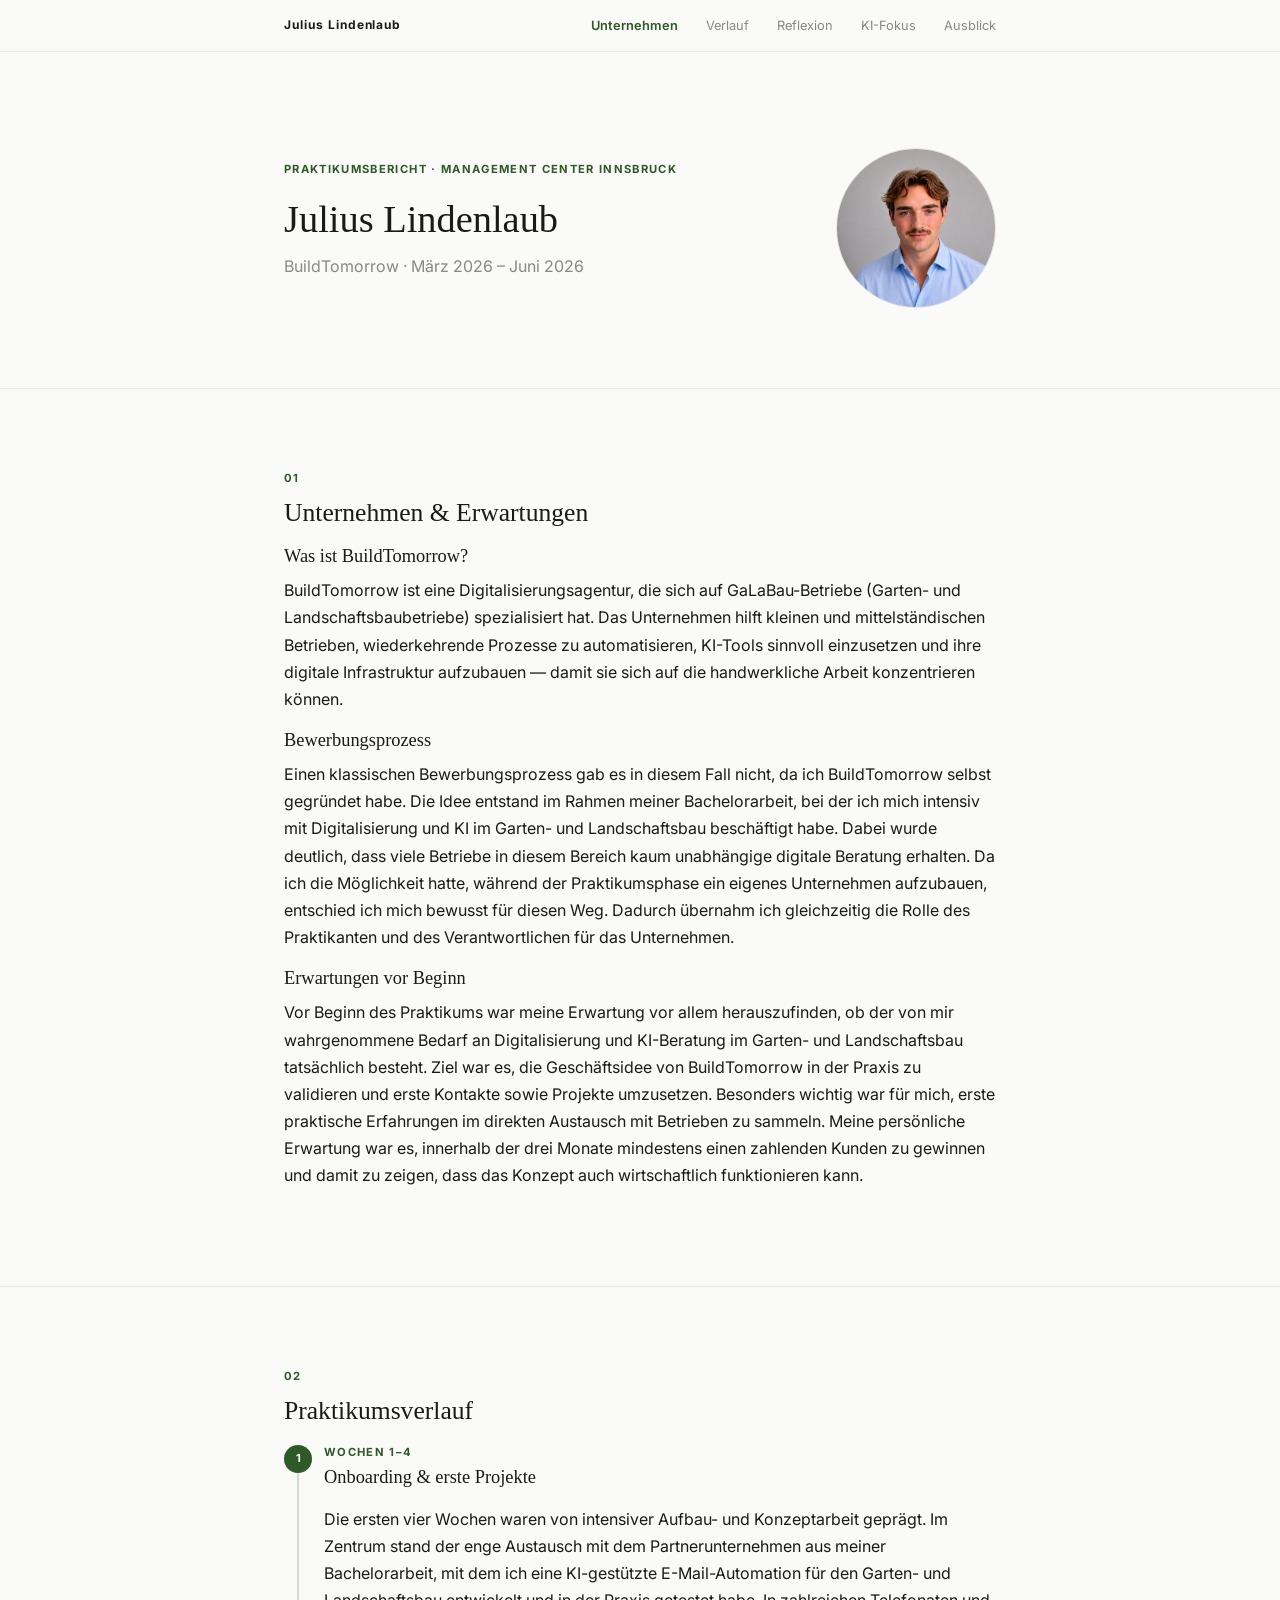
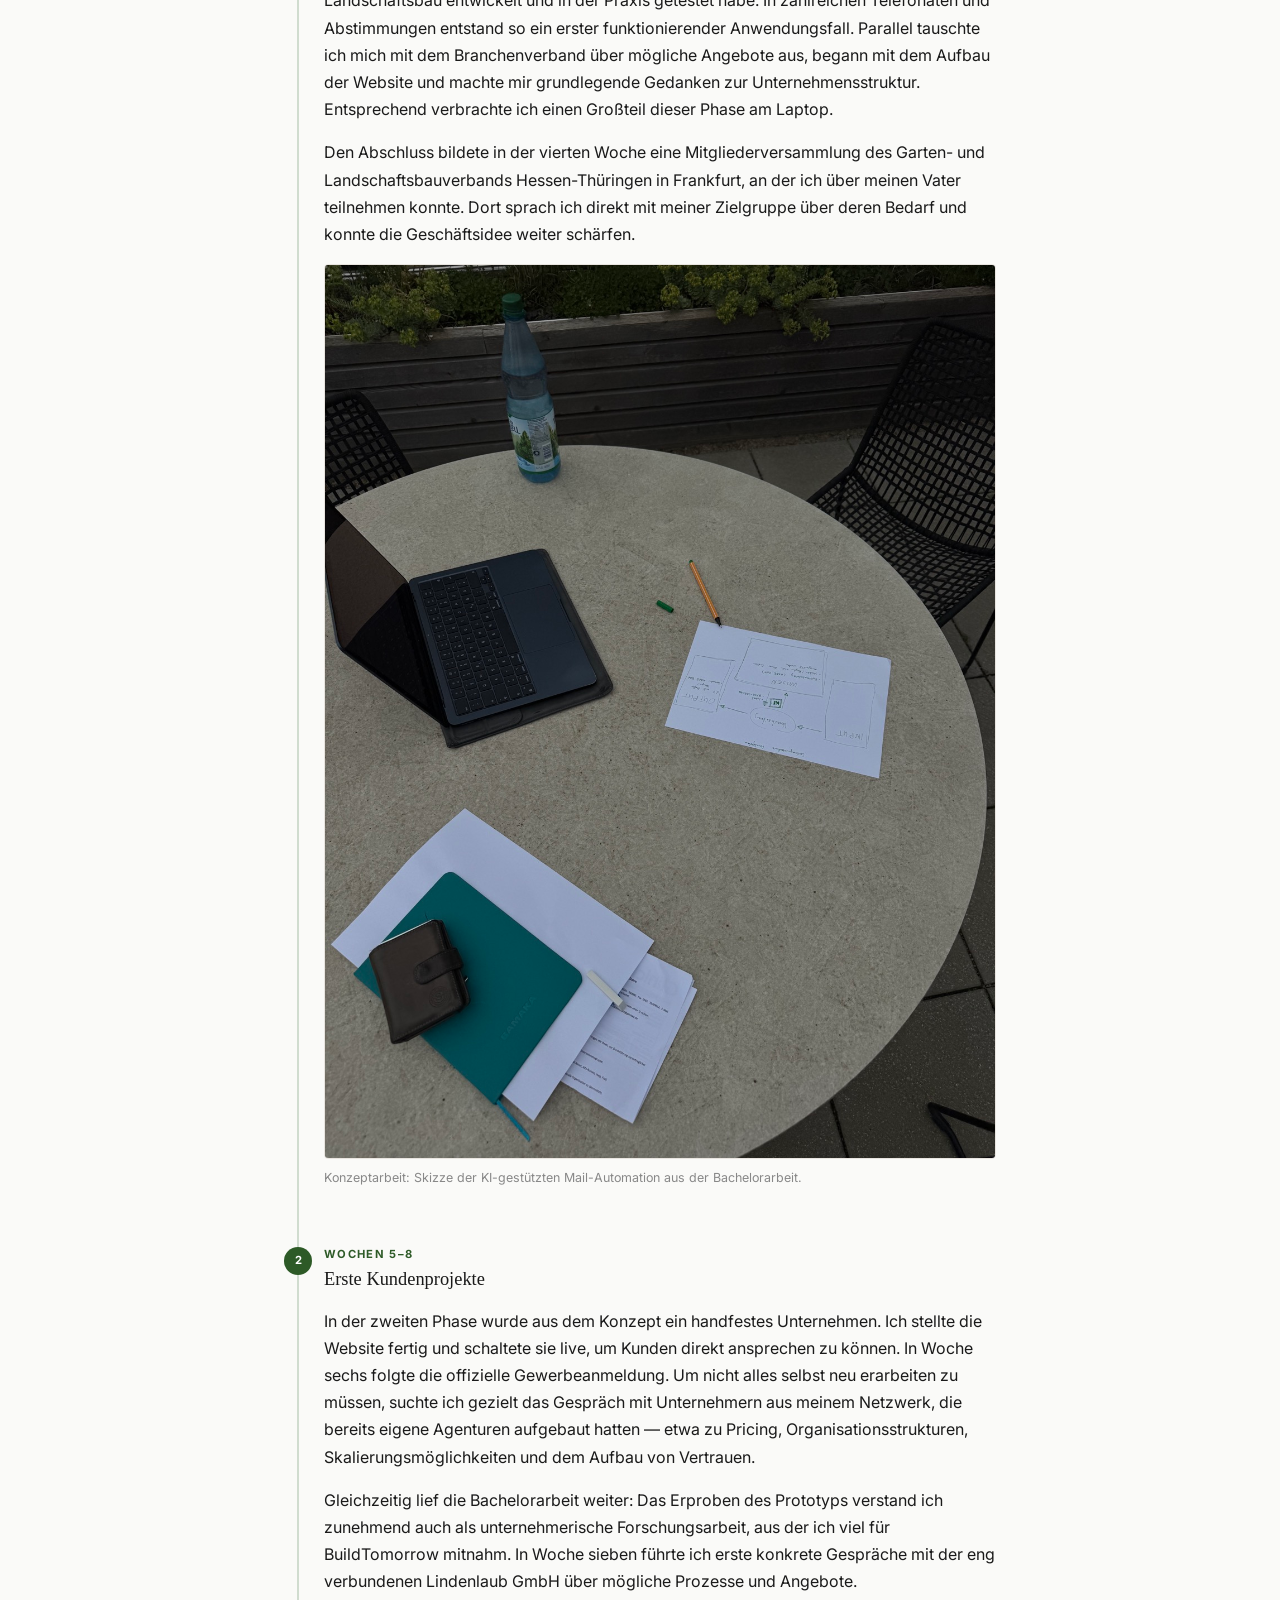
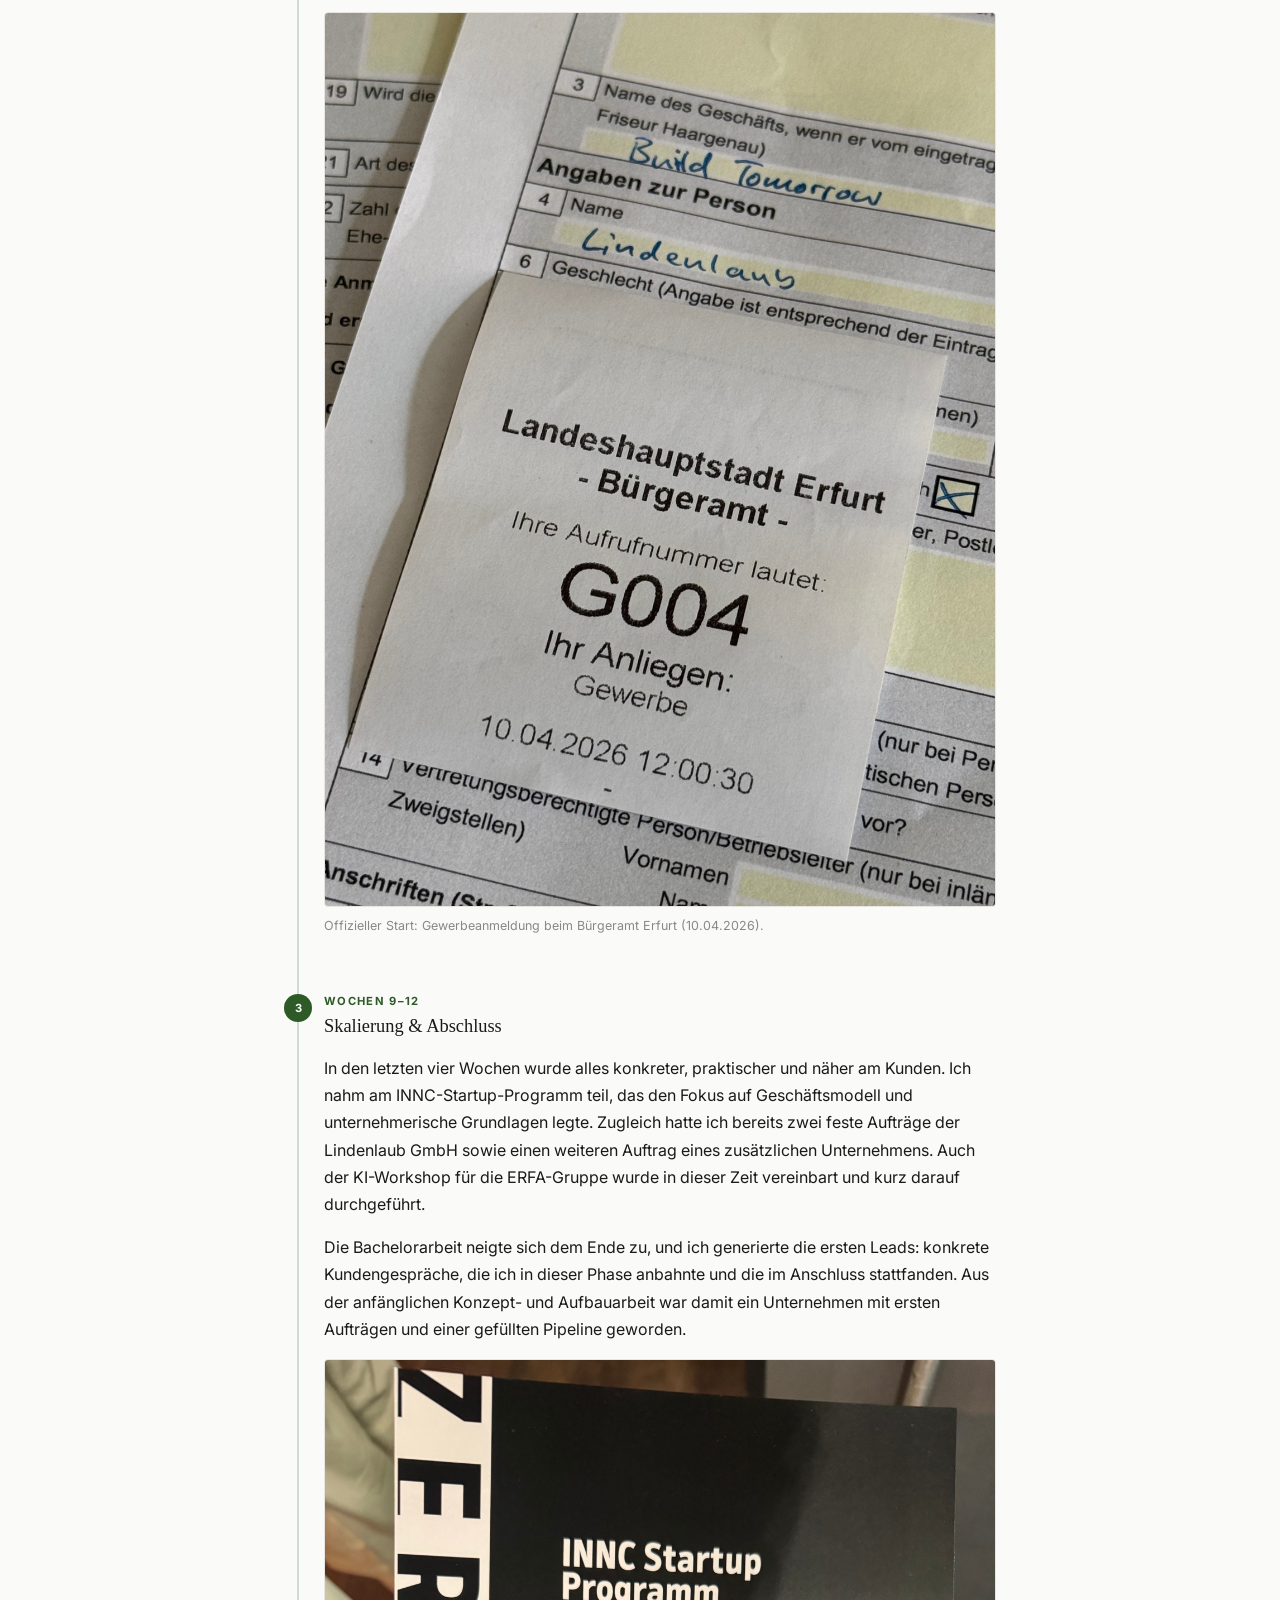
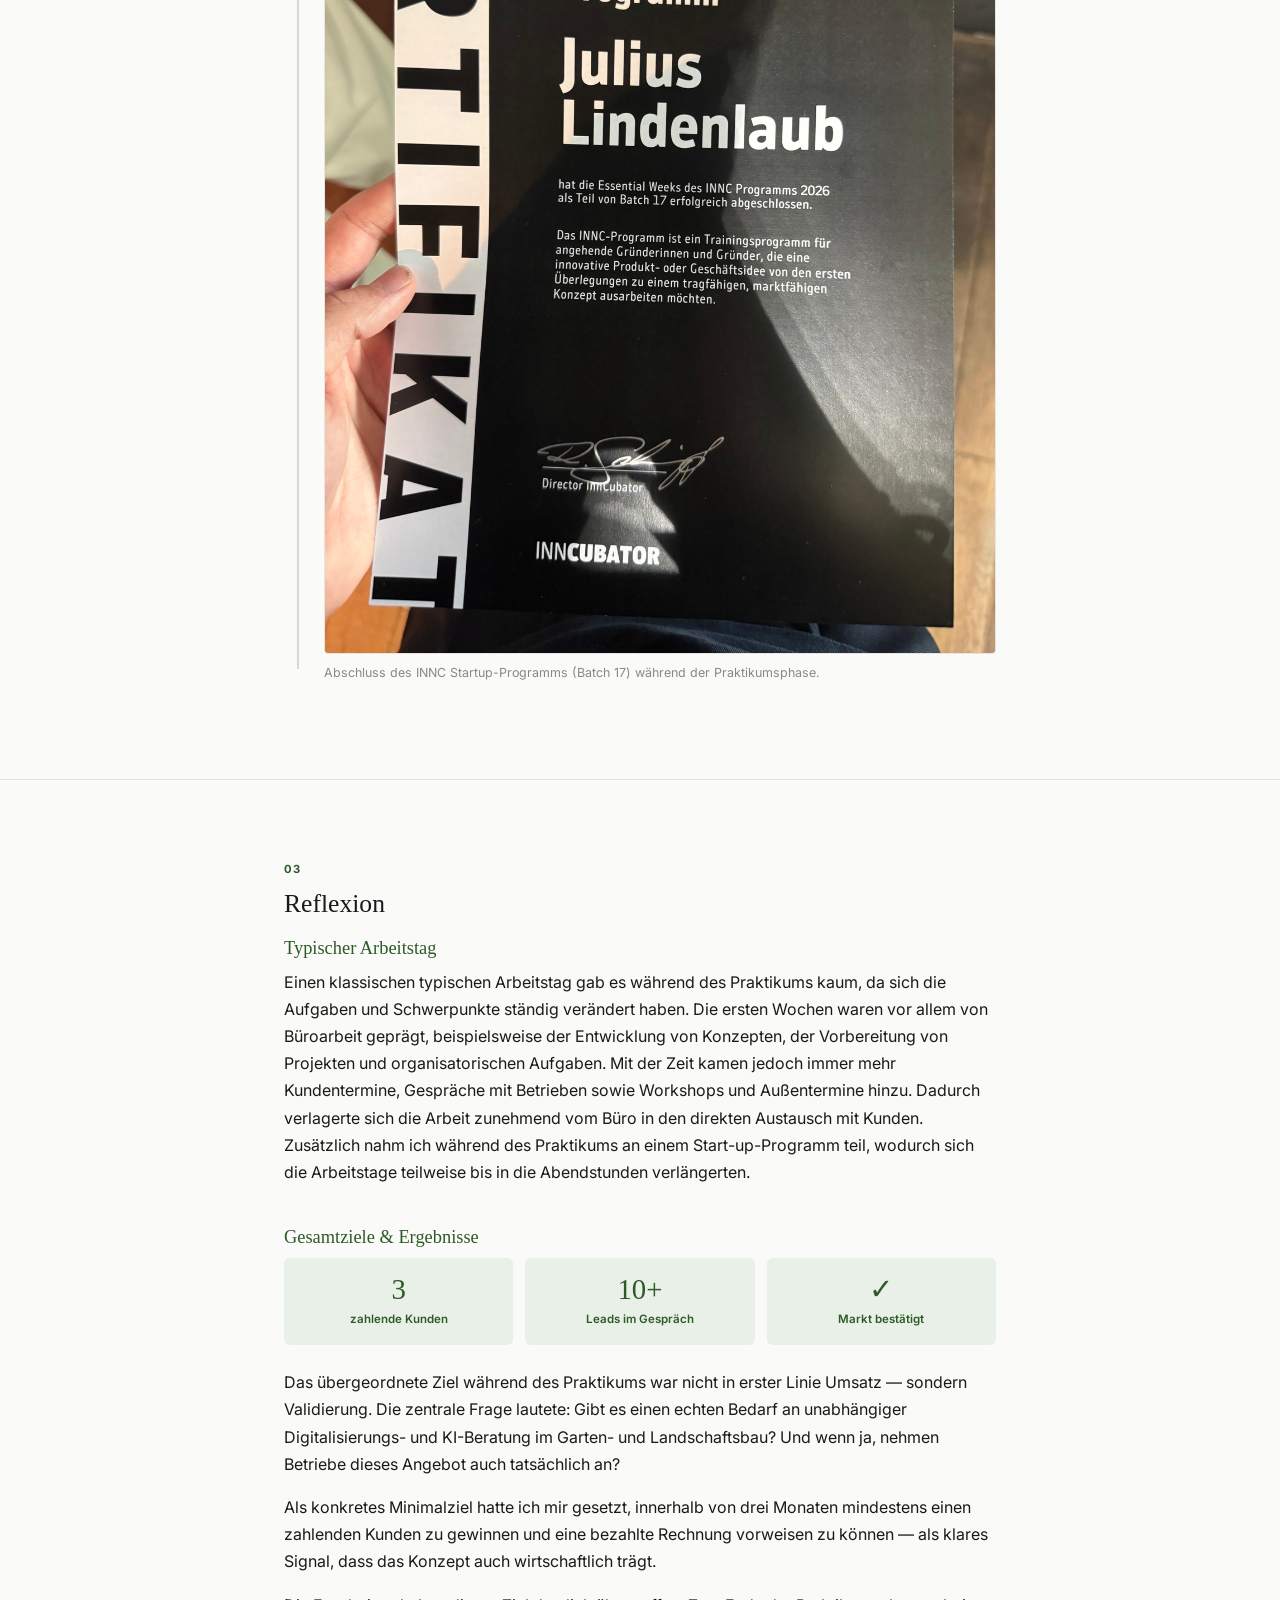
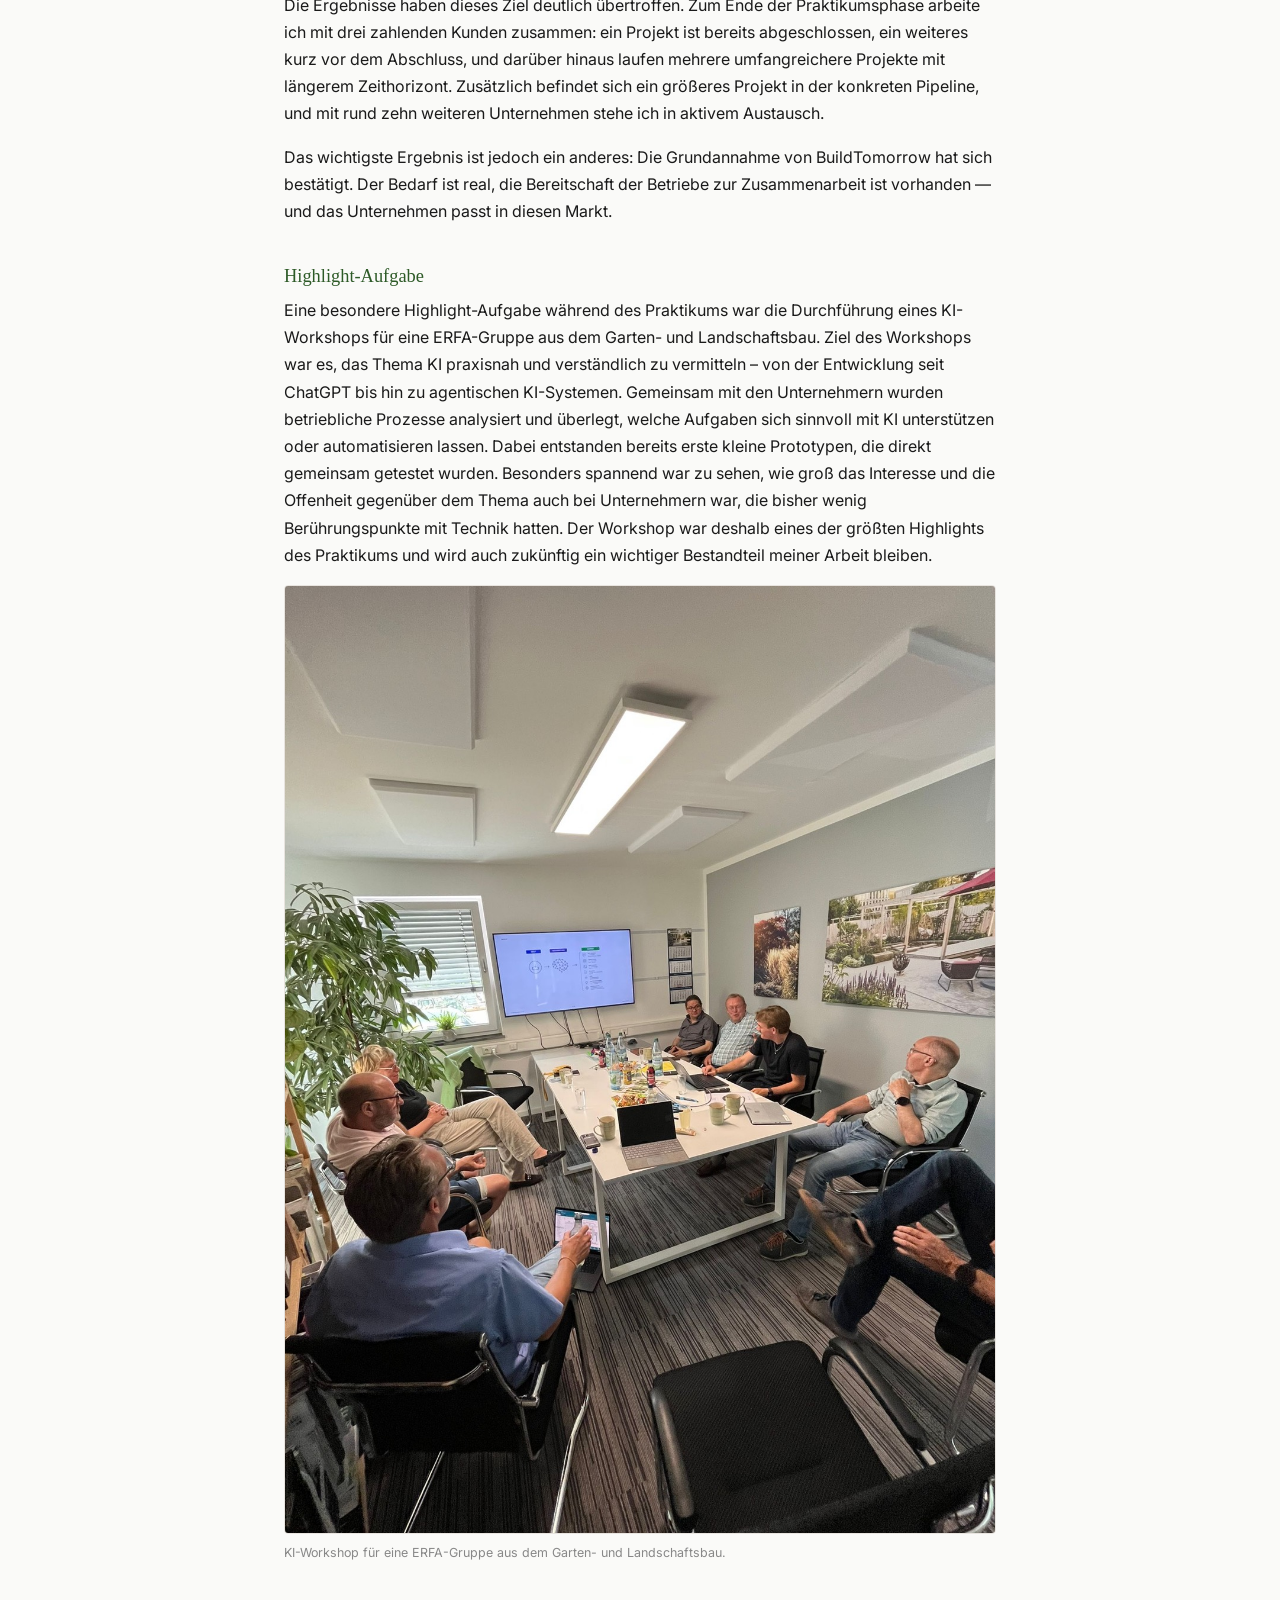
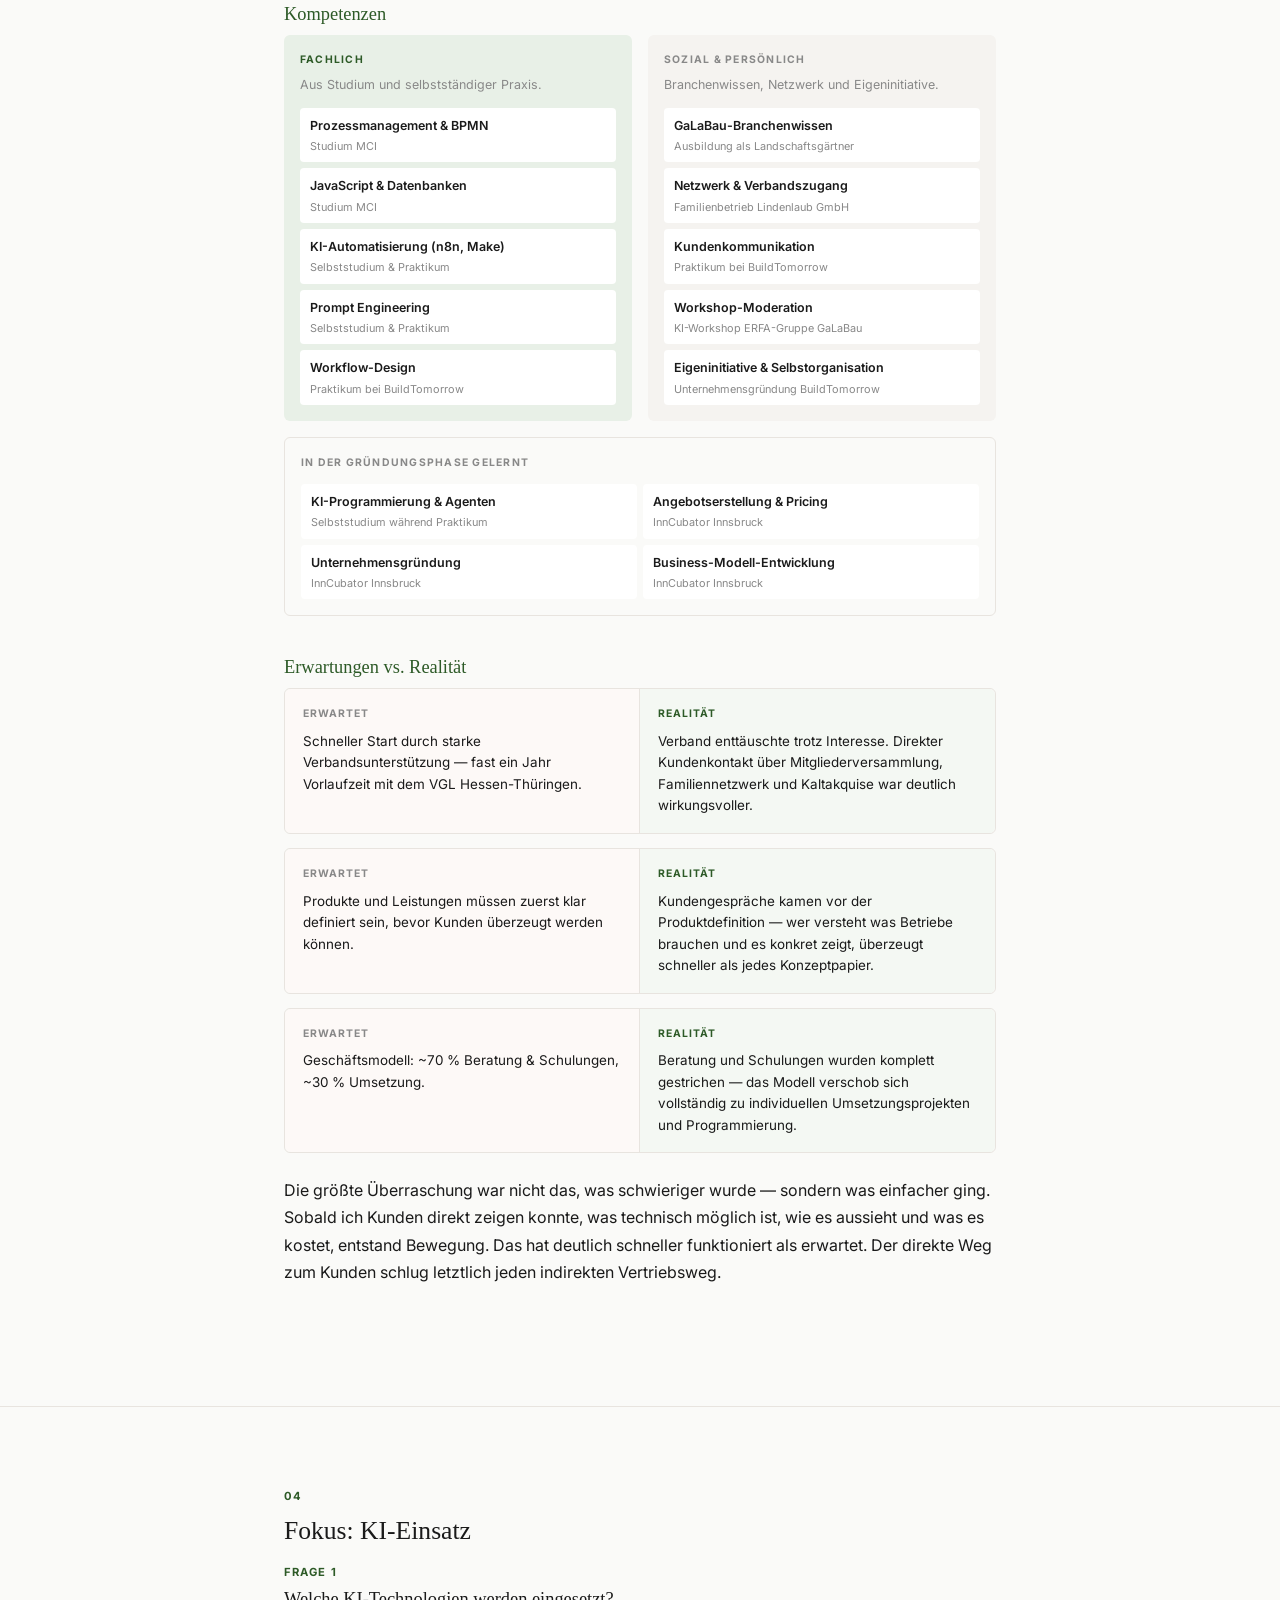
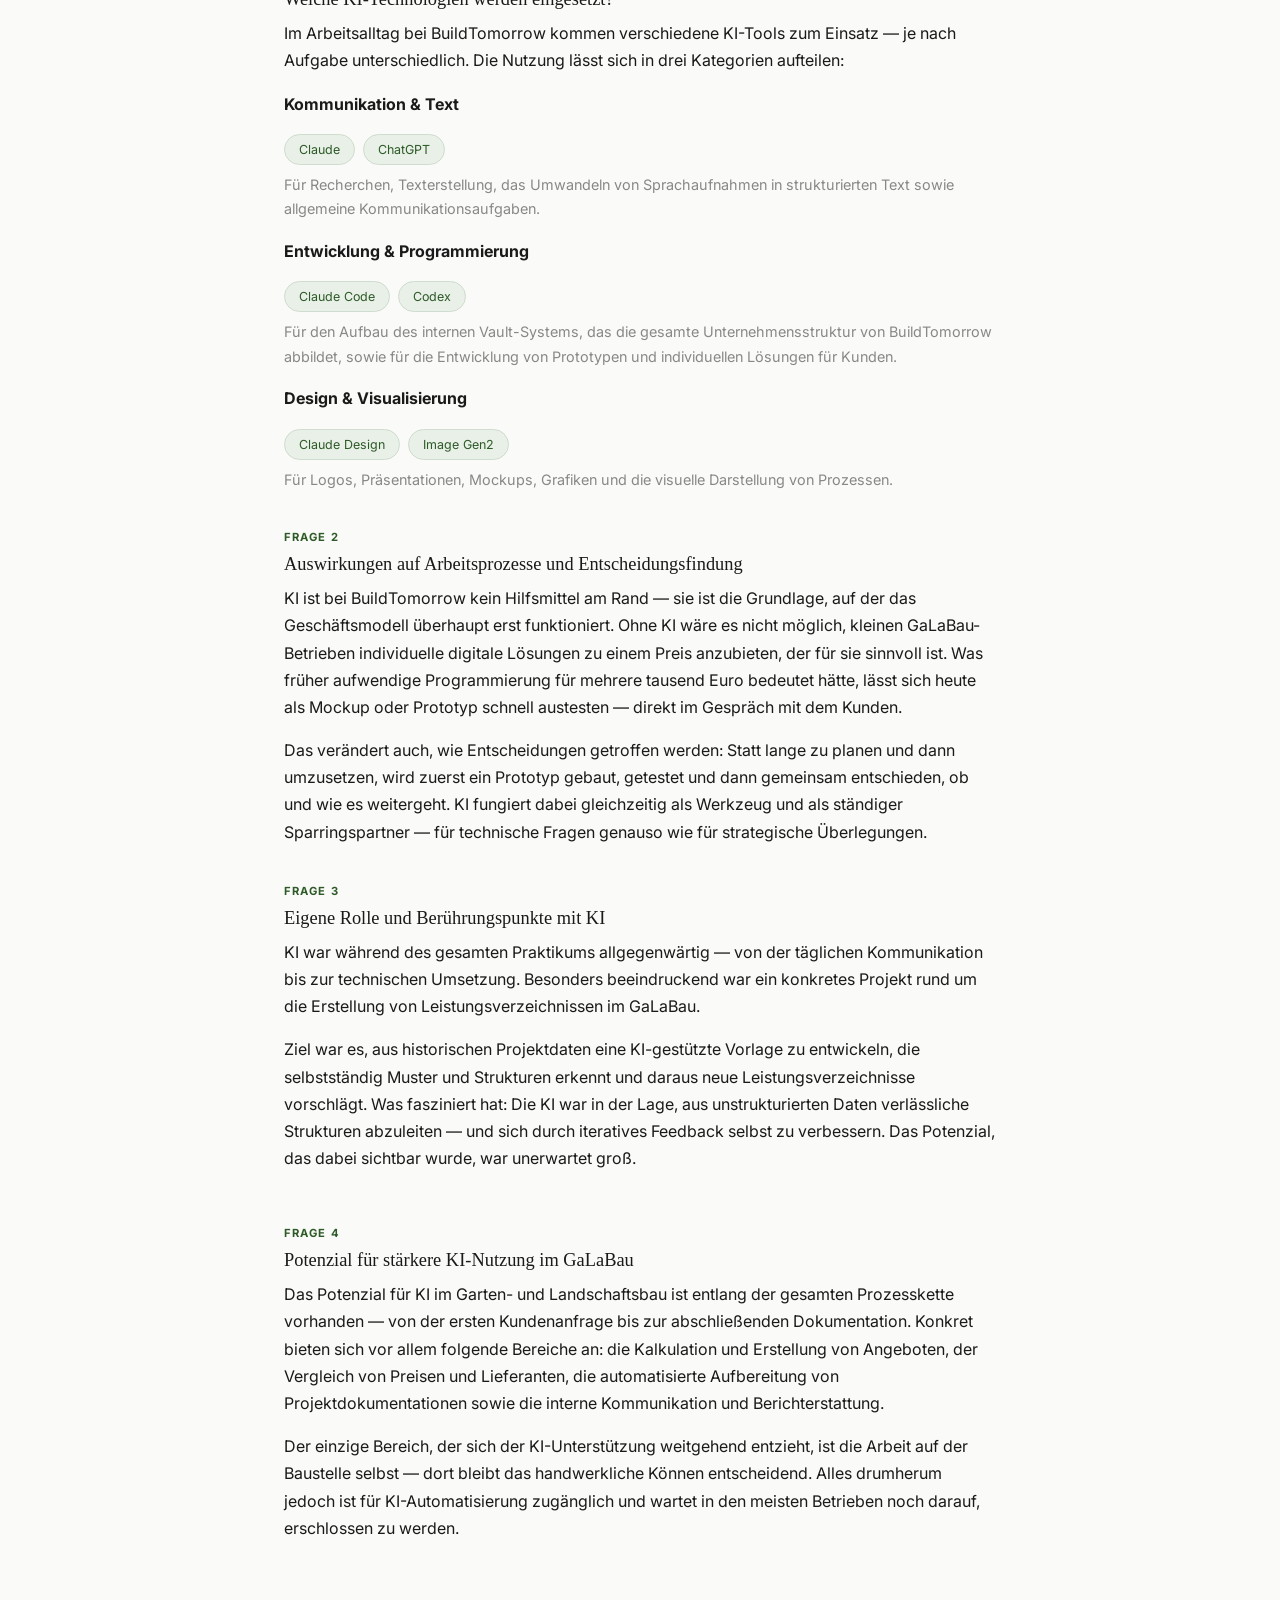
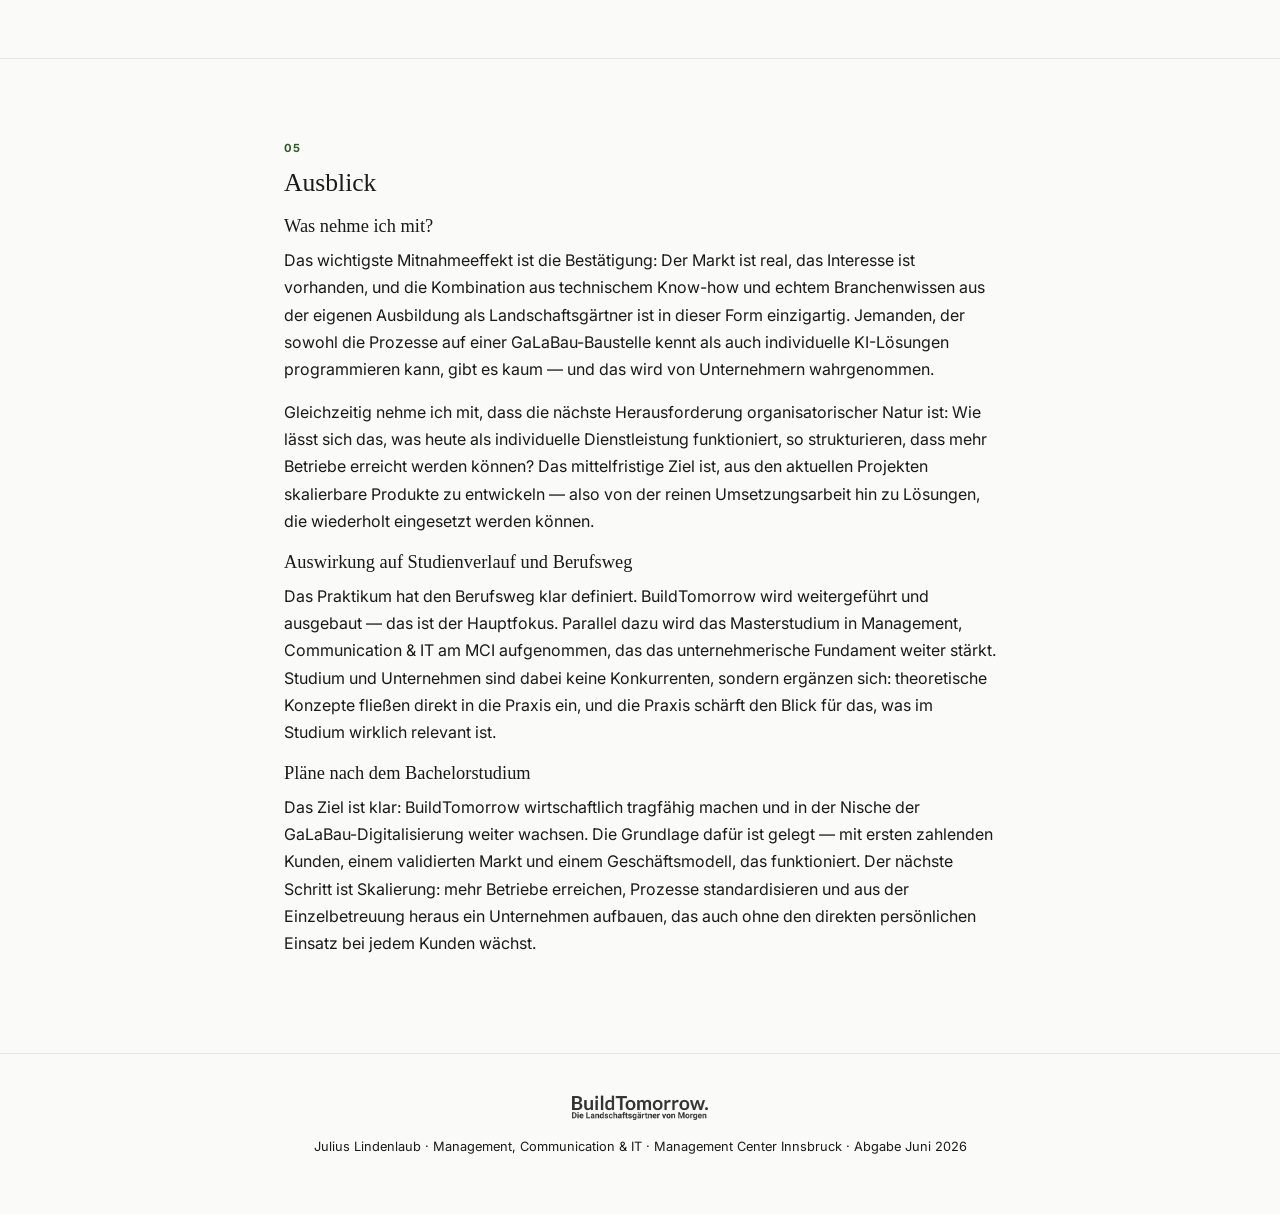
==== main.html @ c08e1643 "content: add Praktikumsverlauf texts and integrate photos - Verlauf W1–4 / W5–8 / W9–12 ausformulier" ====
<!DOCTYPE html>
<html lang="de">
<head>
  <meta charset="UTF-8">
  <meta name="viewport" content="width=device-width, initial-scale=1.0">
  <title>Praktikumsbericht – Julius Lindenlaub</title>
  <link rel="stylesheet" href="style.css?v=4">
  <script>if ('scrollRestoration' in history) { history.scrollRestoration = 'manual'; } window.scrollTo(0, 0);</script>
</head>
<body>
  <div id="progress-bar"></div>

  <!-- Navigation -->
  <nav>
    <div class="container">
      <span class="nav-brand">Julius Lindenlaub</span>
      <a href="#unternehmen">Unternehmen</a>
      <a href="#verlauf">Verlauf</a>
      <a href="#reflexion">Reflexion</a>
      <a href="#ki">KI-Fokus</a>
      <a href="#ausblick">Ausblick</a>
    </div>
  </nav>

  <!-- Hero -->
  <div class="hero">
    <div class="container hero-grid">
      <div class="hero-text">
        <p class="label">Praktikumsbericht · Management Center Innsbruck</p>
        <h1>Julius Lindenlaub</h1>
        <p class="hero-sub">BuildTomorrow · März 2026 – Juni 2026</p>
      </div>
      <img class="hero-portrait" src="assets/screenshots/julius-portrait.jpeg" alt="Porträt von Julius Lindenlaub">
    </div>
  </div>

  <!-- Sections (Platzhalter) -->
  <section id="unternehmen">
    <div class="container">
      <p class="section-number">01</p>
      <h2>Unternehmen &amp; Erwartungen</h2>

      <h3>Was ist BuildTomorrow?</h3>
      <p>
        BuildTomorrow ist eine Digitalisierungsagentur, die sich auf GaLaBau-Betriebe
        (Garten- und Landschaftsbaubetriebe) spezialisiert hat. Das Unternehmen hilft
        kleinen und mittelständischen Betrieben, wiederkehrende Prozesse zu
        automatisieren, KI-Tools sinnvoll einzusetzen und ihre digitale Infrastruktur
        aufzubauen — damit sie sich auf die handwerkliche Arbeit konzentrieren können.
      </p>
      <!-- Eigene Beschreibung ergänzen -->

      <h3>Bewerbungsprozess</h3>
      <p>
        Einen klassischen Bewerbungsprozess gab es in diesem Fall nicht, da ich
        BuildTomorrow selbst gegründet habe. Die Idee entstand im Rahmen meiner
        Bachelorarbeit, bei der ich mich intensiv mit Digitalisierung und KI im
        Garten- und Landschaftsbau beschäftigt habe. Dabei wurde deutlich, dass
        viele Betriebe in diesem Bereich kaum unabhängige digitale Beratung erhalten.
        Da ich die Möglichkeit hatte, während der Praktikumsphase ein eigenes
        Unternehmen aufzubauen, entschied ich mich bewusst für diesen Weg. Dadurch
        übernahm ich gleichzeitig die Rolle des Praktikanten und des Verantwortlichen
        für das Unternehmen.
      </p>

      <h3>Erwartungen vor Beginn</h3>
      <p>
        Vor Beginn des Praktikums war meine Erwartung vor allem herauszufinden, ob der
        von mir wahrgenommene Bedarf an Digitalisierung und KI-Beratung im Garten- und
        Landschaftsbau tatsächlich besteht. Ziel war es, die Geschäftsidee von
        BuildTomorrow in der Praxis zu validieren und erste Kontakte sowie Projekte
        umzusetzen. Besonders wichtig war für mich, erste praktische Erfahrungen im
        direkten Austausch mit Betrieben zu sammeln. Meine persönliche Erwartung war
        es, innerhalb der drei Monate mindestens einen zahlenden Kunden zu gewinnen
        und damit zu zeigen, dass das Konzept auch wirtschaftlich funktionieren kann.
      </p>

    </div>
  </section>

  <section id="verlauf">
    <div class="container">
      <p class="section-number">02</p>
      <h2>Praktikumsverlauf</h2>

      <div class="timeline">

        <!-- Phase 1 -->
        <div class="timeline-phase fade-in">
          <div class="timeline-dot">1</div>
          <p class="label phase-label">Wochen 1–4</p>
          <h3 class="phase-title">Onboarding &amp; erste Projekte</h3>
          <p>
            Die ersten vier Wochen waren von intensiver Aufbau- und Konzeptarbeit
            geprägt. Im Zentrum stand der enge Austausch mit dem Partnerunternehmen
            aus meiner Bachelorarbeit, mit dem ich eine KI-gestützte E-Mail-Automation
            für den Garten- und Landschaftsbau entwickelt und in der Praxis getestet
            habe. In zahlreichen Telefonaten und Abstimmungen entstand so ein erster
            funktionierender Anwendungsfall. Parallel tauschte ich mich mit dem
            Branchenverband über mögliche Angebote aus, begann mit dem Aufbau der
            Website und machte mir grundlegende Gedanken zur Unternehmensstruktur.
            Entsprechend verbrachte ich einen Großteil dieser Phase am Laptop.
          </p>
          <p>
            Den Abschluss bildete in der vierten Woche eine Mitgliederversammlung des
            Garten- und Landschaftsbauverbands Hessen-Thüringen in Frankfurt, an der
            ich über meinen Vater teilnehmen konnte. Dort sprach ich direkt mit meiner
            Zielgruppe über deren Bedarf und konnte die Geschäftsidee weiter schärfen.
          </p>
          <div class="screenshot-row">
            <img src="assets/screenshots/geschaeftstermin.jpeg" alt="Konzeptarbeit am Laptop mit Skizze der KI-Mail-Automation" loading="lazy">
          </div>
          <p class="screenshot-caption">Konzeptarbeit: Skizze der KI-gestützten Mail-Automation aus der Bachelorarbeit.</p>
        </div>

        <!-- Phase 2 -->
        <div class="timeline-phase fade-in">
          <div class="timeline-dot">2</div>
          <p class="label phase-label">Wochen 5–8</p>
          <h3 class="phase-title">Erste Kundenprojekte</h3>
          <p>
            In der zweiten Phase wurde aus dem Konzept ein handfestes Unternehmen.
            Ich stellte die Website fertig und schaltete sie live, um Kunden direkt
            ansprechen zu können. In Woche sechs folgte die offizielle Gewerbeanmeldung.
            Um nicht alles selbst neu erarbeiten zu müssen, suchte ich gezielt das
            Gespräch mit Unternehmern aus meinem Netzwerk, die bereits eigene Agenturen
            aufgebaut hatten — etwa zu Pricing, Organisationsstrukturen,
            Skalierungsmöglichkeiten und dem Aufbau von Vertrauen.
          </p>
          <p>
            Gleichzeitig lief die Bachelorarbeit weiter: Das Erproben des Prototyps
            verstand ich zunehmend auch als unternehmerische Forschungsarbeit, aus der
            ich viel für BuildTomorrow mitnahm. In Woche sieben führte ich erste
            konkrete Gespräche mit der eng verbundenen Lindenlaub GmbH über mögliche
            Prozesse und Angebote.
          </p>
          <div class="screenshot-row">
            <img src="assets/screenshots/gewerbeanmeldung.jpeg" alt="Gewerbeanmeldung von BuildTomorrow beim Bürgeramt Erfurt" loading="lazy">
          </div>
          <p class="screenshot-caption">Offizieller Start: Gewerbeanmeldung beim Bürgeramt Erfurt (10.04.2026).</p>
        </div>

        <!-- Phase 3 -->
        <div class="timeline-phase fade-in">
          <div class="timeline-dot">3</div>
          <p class="label phase-label">Wochen 9–12</p>
          <h3 class="phase-title">Skalierung &amp; Abschluss</h3>
          <p>
            In den letzten vier Wochen wurde alles konkreter, praktischer und näher
            am Kunden. Ich nahm am INNC-Startup-Programm teil, das den Fokus auf
            Geschäftsmodell und unternehmerische Grundlagen legte. Zugleich hatte ich
            bereits zwei feste Aufträge der Lindenlaub GmbH sowie einen weiteren
            Auftrag eines zusätzlichen Unternehmens. Auch der KI-Workshop für die
            ERFA-Gruppe wurde in dieser Zeit vereinbart und kurz darauf durchgeführt.
          </p>
          <p>
            Die Bachelorarbeit neigte sich dem Ende zu, und ich generierte die ersten
            Leads: konkrete Kundengespräche, die ich in dieser Phase anbahnte und die
            im Anschluss stattfanden. Aus der anfänglichen Konzept- und Aufbauarbeit
            war damit ein Unternehmen mit ersten Aufträgen und einer gefüllten
            Pipeline geworden.
          </p>
          <div class="screenshot-row">
            <img src="assets/screenshots/innc-zertifikat.jpeg" alt="Zertifikat des INNC Startup-Programms für Julius Lindenlaub" loading="lazy">
          </div>
          <p class="screenshot-caption">Abschluss des INNC Startup-Programms (Batch 17) während der Praktikumsphase.</p>
        </div>

      </div><!-- /.timeline -->
    </div>
  </section>

  <section id="reflexion">
    <div class="container">
      <p class="section-number">03</p>
      <h2>Reflexion</h2>

      <div class="reflex-block fade-in">
        <h3>Typischer Arbeitstag</h3>
        <p>
          Einen klassischen typischen Arbeitstag gab es während des Praktikums kaum,
          da sich die Aufgaben und Schwerpunkte ständig verändert haben. Die ersten
          Wochen waren vor allem von Büroarbeit geprägt, beispielsweise der Entwicklung
          von Konzepten, der Vorbereitung von Projekten und organisatorischen Aufgaben.
          Mit der Zeit kamen jedoch immer mehr Kundentermine, Gespräche mit Betrieben
          sowie Workshops und Außentermine hinzu. Dadurch verlagerte sich die Arbeit
          zunehmend vom Büro in den direkten Austausch mit Kunden. Zusätzlich nahm ich
          während des Praktikums an einem Start-up-Programm teil, wodurch sich die
          Arbeitstage teilweise bis in die Abendstunden verlängerten.
        </p>
      </div>

      <div class="reflex-block fade-in">
        <h3>Gesamtziele &amp; Ergebnisse</h3>

        <div class="stat-row fade-in">
          <div class="stat-card">
            <div class="stat-number" data-target="3" data-suffix="">3</div>
            <div class="stat-label">zahlende Kunden</div>
          </div>
          <div class="stat-card">
            <div class="stat-number" data-target="10" data-suffix="+">10+</div>
            <div class="stat-label">Leads im Gespräch</div>
          </div>
          <div class="stat-card">
            <div class="stat-number">✓</div>
            <div class="stat-label">Markt bestätigt</div>
          </div>
        </div>

        <p>
          Das übergeordnete Ziel während des Praktikums war nicht in erster Linie
          Umsatz — sondern Validierung. Die zentrale Frage lautete: Gibt es einen
          echten Bedarf an unabhängiger Digitalisierungs- und KI-Beratung im
          Garten- und Landschaftsbau? Und wenn ja, nehmen Betriebe dieses Angebot
          auch tatsächlich an?
        </p>
        <p>
          Als konkretes Minimalziel hatte ich mir gesetzt, innerhalb von drei Monaten
          mindestens einen zahlenden Kunden zu gewinnen und eine bezahlte Rechnung
          vorweisen zu können — als klares Signal, dass das Konzept auch
          wirtschaftlich trägt.
        </p>
        <p>
          Die Ergebnisse haben dieses Ziel deutlich übertroffen. Zum Ende der
          Praktikumsphase arbeite ich mit drei zahlenden Kunden zusammen: ein Projekt
          ist bereits abgeschlossen, ein weiteres kurz vor dem Abschluss, und
          darüber hinaus laufen mehrere umfangreichere Projekte mit längerem Zeithorizont.
          Zusätzlich befindet sich ein größeres Projekt in der konkreten Pipeline, und
          mit rund zehn weiteren Unternehmen stehe ich in aktivem Austausch.
        </p>
        <p>
          Das wichtigste Ergebnis ist jedoch ein anderes: Die Grundannahme von
          BuildTomorrow hat sich bestätigt. Der Bedarf ist real, die Bereitschaft der
          Betriebe zur Zusammenarbeit ist vorhanden — und das Unternehmen passt in
          diesen Markt.
        </p>
      </div>

      <div class="reflex-block fade-in">
        <h3>Highlight-Aufgabe</h3>
        <p>
          Eine besondere Highlight-Aufgabe während des Praktikums war die Durchführung
          eines KI-Workshops für eine ERFA-Gruppe aus dem Garten- und Landschaftsbau.
          Ziel des Workshops war es, das Thema KI praxisnah und verständlich zu
          vermitteln – von der Entwicklung seit ChatGPT bis hin zu agentischen
          KI-Systemen. Gemeinsam mit den Unternehmern wurden betriebliche Prozesse
          analysiert und überlegt, welche Aufgaben sich sinnvoll mit KI unterstützen
          oder automatisieren lassen. Dabei entstanden bereits erste kleine Prototypen,
          die direkt gemeinsam getestet wurden. Besonders spannend war zu sehen, wie
          groß das Interesse und die Offenheit gegenüber dem Thema auch bei
          Unternehmern war, die bisher wenig Berührungspunkte mit Technik hatten. Der
          Workshop war deshalb eines der größten Highlights des Praktikums und wird
          auch zukünftig ein wichtiger Bestandteil meiner Arbeit bleiben.
        </p>
        <div class="screenshot-row">
          <img src="assets/screenshots/workshop-erfa.jpeg" alt="KI-Workshop mit einer ERFA-Gruppe aus dem Garten- und Landschaftsbau" loading="lazy">
        </div>
        <p class="screenshot-caption">KI-Workshop für eine ERFA-Gruppe aus dem Garten- und Landschaftsbau.</p>
      </div>

      <div class="reflex-block fade-in">
        <h3>Kompetenzen</h3>

        <div class="kompetenz-cols fade-in">
          <div class="kompetenz-col accent">
            <div class="kompetenz-col-title">Fachlich</div>
            <p class="kompetenz-col-desc">Aus Studium und selbstständiger Praxis.</p>
            <div class="kompetenz-list">
              <div class="kompetenz-item">
                <div class="k-name">Prozessmanagement &amp; BPMN</div>
                <div class="k-source">Studium MCI</div>
              </div>
              <div class="kompetenz-item">
                <div class="k-name">JavaScript &amp; Datenbanken</div>
                <div class="k-source">Studium MCI</div>
              </div>
              <div class="kompetenz-item">
                <div class="k-name">KI-Automatisierung (n8n, Make)</div>
                <div class="k-source">Selbststudium &amp; Praktikum</div>
              </div>
              <div class="kompetenz-item">
                <div class="k-name">Prompt Engineering</div>
                <div class="k-source">Selbststudium &amp; Praktikum</div>
              </div>
              <div class="kompetenz-item">
                <div class="k-name">Workflow-Design</div>
                <div class="k-source">Praktikum bei BuildTomorrow</div>
              </div>
            </div>
          </div>

          <div class="kompetenz-col">
            <div class="kompetenz-col-title">Sozial &amp; persönlich</div>
            <p class="kompetenz-col-desc">Branchenwissen, Netzwerk und Eigeninitiative.</p>
            <div class="kompetenz-list">
              <div class="kompetenz-item">
                <div class="k-name">GaLaBau-Branchenwissen</div>
                <div class="k-source">Ausbildung als Landschaftsgärtner</div>
              </div>
              <div class="kompetenz-item">
                <div class="k-name">Netzwerk &amp; Verbandszugang</div>
                <div class="k-source">Familienbetrieb Lindenlaub GmbH</div>
              </div>
              <div class="kompetenz-item">
                <div class="k-name">Kundenkommunikation</div>
                <div class="k-source">Praktikum bei BuildTomorrow</div>
              </div>
              <div class="kompetenz-item">
                <div class="k-name">Workshop-Moderation</div>
                <div class="k-source">KI-Workshop ERFA-Gruppe GaLaBau</div>
              </div>
              <div class="kompetenz-item">
                <div class="k-name">Eigeninitiative &amp; Selbstorganisation</div>
                <div class="k-source">Unternehmensgründung BuildTomorrow</div>
              </div>
            </div>
          </div>
        </div>

        <div class="kompetenz-lernt fade-in">
          <div class="kompetenz-lernt-title">In der Gründungsphase gelernt</div>
          <div class="kompetenz-list">
            <div class="kompetenz-item">
              <div class="k-name">KI-Programmierung &amp; Agenten</div>
              <div class="k-source">Selbststudium während Praktikum</div>
            </div>
            <div class="kompetenz-item">
              <div class="k-name">Angebotserstellung &amp; Pricing</div>
              <div class="k-source">InnCubator Innsbruck</div>
            </div>
            <div class="kompetenz-item">
              <div class="k-name">Unternehmensgründung</div>
              <div class="k-source">InnCubator Innsbruck</div>
            </div>
            <div class="kompetenz-item">
              <div class="k-name">Business-Modell-Entwicklung</div>
              <div class="k-source">InnCubator Innsbruck</div>
            </div>
          </div>
        </div>
      </div>

      <div class="reflex-block fade-in">
        <h3>Erwartungen vs. Realität</h3>

        <div class="vs-stack">
          <div class="vs-pair">
            <div class="vs-erwartet">
              <div class="vs-badge">Erwartet</div>
              <p>Schneller Start durch starke Verbandsunterstützung — fast ein Jahr Vorlaufzeit mit dem VGL Hessen-Thüringen.</p>
            </div>
            <div class="vs-realitaet">
              <div class="vs-badge">Realität</div>
              <p>Verband enttäuschte trotz Interesse. Direkter Kundenkontakt über Mitgliederversammlung, Familiennetzwerk und Kaltakquise war deutlich wirkungsvoller.</p>
            </div>
          </div>
          <div class="vs-pair">
            <div class="vs-erwartet">
              <div class="vs-badge">Erwartet</div>
              <p>Produkte und Leistungen müssen zuerst klar definiert sein, bevor Kunden überzeugt werden können.</p>
            </div>
            <div class="vs-realitaet">
              <div class="vs-badge">Realität</div>
              <p>Kundengespräche kamen vor der Produktdefinition — wer versteht was Betriebe brauchen und es konkret zeigt, überzeugt schneller als jedes Konzeptpapier.</p>
            </div>
          </div>
          <div class="vs-pair">
            <div class="vs-erwartet">
              <div class="vs-badge">Erwartet</div>
              <p>Geschäftsmodell: ~70 % Beratung &amp; Schulungen, ~30 % Umsetzung.</p>
            </div>
            <div class="vs-realitaet">
              <div class="vs-badge">Realität</div>
              <p>Beratung und Schulungen wurden komplett gestrichen — das Modell verschob sich vollständig zu individuellen Umsetzungsprojekten und Programmierung.</p>
            </div>
          </div>
        </div>

        <p>
          Die größte Überraschung war nicht das, was schwieriger wurde — sondern was
          einfacher ging. Sobald ich Kunden direkt zeigen konnte, was technisch
          möglich ist, wie es aussieht und was es kostet, entstand Bewegung. Das
          hat deutlich schneller funktioniert als erwartet. Der direkte Weg zum
          Kunden schlug letztlich jeden indirekten Vertriebsweg.
        </p>
      </div>

    </div>
  </section>

  <section id="ki">
    <div class="container">
      <p class="section-number">04</p>
      <h2>Fokus: KI-Einsatz</h2>

      <div class="ki-question fade-in">
        <p class="q-label">Frage 1</p>
        <h3>Welche KI-Technologien werden eingesetzt?</h3>
        <p>
          Im Arbeitsalltag bei BuildTomorrow kommen verschiedene KI-Tools zum Einsatz —
          je nach Aufgabe unterschiedlich. Die Nutzung lässt sich in drei Kategorien
          aufteilen:
        </p>

        <p><strong>Kommunikation &amp; Text</strong></p>
        <div style="display:flex;flex-wrap:wrap;gap:8px;margin-bottom:16px;">
          <span style="background:#e8f0e7;border:1px solid #d0dccf;border-radius:20px;padding:4px 14px;font-size:0.78rem;color:#2d5a27;font-family:'Inter',sans-serif;">Claude</span>
          <span style="background:#e8f0e7;border:1px solid #d0dccf;border-radius:20px;padding:4px 14px;font-size:0.78rem;color:#2d5a27;font-family:'Inter',sans-serif;">ChatGPT</span>
        </div>
        <p class="muted" style="margin-top:-8px;margin-bottom:16px;">
          Für Recherchen, Texterstellung, das Umwandeln von Sprachaufnahmen in
          strukturierten Text sowie allgemeine Kommunikationsaufgaben.
        </p>

        <p><strong>Entwicklung &amp; Programmierung</strong></p>
        <div style="display:flex;flex-wrap:wrap;gap:8px;margin-bottom:16px;">
          <span style="background:#e8f0e7;border:1px solid #d0dccf;border-radius:20px;padding:4px 14px;font-size:0.78rem;color:#2d5a27;font-family:'Inter',sans-serif;">Claude Code</span>
          <span style="background:#e8f0e7;border:1px solid #d0dccf;border-radius:20px;padding:4px 14px;font-size:0.78rem;color:#2d5a27;font-family:'Inter',sans-serif;">Codex</span>
        </div>
        <p class="muted" style="margin-top:-8px;margin-bottom:16px;">
          Für den Aufbau des internen Vault-Systems, das die gesamte
          Unternehmensstruktur von BuildTomorrow abbildet, sowie für die Entwicklung
          von Prototypen und individuellen Lösungen für Kunden.
        </p>

        <p><strong>Design &amp; Visualisierung</strong></p>
        <div style="display:flex;flex-wrap:wrap;gap:8px;margin-bottom:16px;">
          <span style="background:#e8f0e7;border:1px solid #d0dccf;border-radius:20px;padding:4px 14px;font-size:0.78rem;color:#2d5a27;font-family:'Inter',sans-serif;">Claude Design</span>
          <span style="background:#e8f0e7;border:1px solid #d0dccf;border-radius:20px;padding:4px 14px;font-size:0.78rem;color:#2d5a27;font-family:'Inter',sans-serif;">Image Gen2</span>
        </div>
        <p class="muted" style="margin-top:-8px;margin-bottom:0;">
          Für Logos, Präsentationen, Mockups, Grafiken und die visuelle
          Darstellung von Prozessen.
        </p>

        <div class="screenshot-row">
          <!-- Optional: Screenshot eines Tools in Aktion -->
        </div>
      </div>

      <div class="ki-question fade-in">
        <p class="q-label">Frage 2</p>
        <h3>Auswirkungen auf Arbeitsprozesse und Entscheidungsfindung</h3>
        <p>
          KI ist bei BuildTomorrow kein Hilfsmittel am Rand — sie ist die Grundlage,
          auf der das Geschäftsmodell überhaupt erst funktioniert. Ohne KI wäre es
          nicht möglich, kleinen GaLaBau-Betrieben individuelle digitale Lösungen
          zu einem Preis anzubieten, der für sie sinnvoll ist. Was früher
          aufwendige Programmierung für mehrere tausend Euro bedeutet hätte, lässt
          sich heute als Mockup oder Prototyp schnell austesten — direkt im Gespräch
          mit dem Kunden.
        </p>
        <p>
          Das verändert auch, wie Entscheidungen getroffen werden: Statt lange zu
          planen und dann umzusetzen, wird zuerst ein Prototyp gebaut, getestet und
          dann gemeinsam entschieden, ob und wie es weitergeht. KI fungiert dabei
          gleichzeitig als Werkzeug und als ständiger Sparringspartner — für
          technische Fragen genauso wie für strategische Überlegungen.
        </p>
      </div>

      <div class="ki-question fade-in">
        <p class="q-label">Frage 3</p>
        <h3>Eigene Rolle und Berührungspunkte mit KI</h3>
        <p>
          KI war während des gesamten Praktikums allgegenwärtig — von der täglichen
          Kommunikation bis zur technischen Umsetzung. Besonders beeindruckend war
          ein konkretes Projekt rund um die Erstellung von Leistungsverzeichnissen
          im GaLaBau.
        </p>
        <p>
          Ziel war es, aus historischen Projektdaten eine KI-gestützte Vorlage zu
          entwickeln, die selbstständig Muster und Strukturen erkennt und daraus
          neue Leistungsverzeichnisse vorschlägt. Was fasziniert hat: Die KI war
          in der Lage, aus unstrukturierten Daten verlässliche Strukturen
          abzuleiten — und sich durch iteratives Feedback selbst zu verbessern.
          Das Potenzial, das dabei sichtbar wurde, war unerwartet groß.
        </p>
        <div class="screenshot-row">
          <!-- Optional: Screenshot des Projekts -->
        </div>
      </div>

      <div class="ki-question fade-in">
        <p class="q-label">Frage 4</p>
        <h3>Potenzial für stärkere KI-Nutzung im GaLaBau</h3>
        <p>
          Das Potenzial für KI im Garten- und Landschaftsbau ist entlang der
          gesamten Prozesskette vorhanden — von der ersten Kundenanfrage bis zur
          abschließenden Dokumentation. Konkret bieten sich vor allem folgende
          Bereiche an: die Kalkulation und Erstellung von Angeboten, der Vergleich
          von Preisen und Lieferanten, die automatisierte Aufbereitung von
          Projektdokumentationen sowie die interne Kommunikation und Berichterstattung.
        </p>
        <p>
          Der einzige Bereich, der sich der KI-Unterstützung weitgehend entzieht,
          ist die Arbeit auf der Baustelle selbst — dort bleibt das handwerkliche
          Können entscheidend. Alles drumherum jedoch ist für KI-Automatisierung
          zugänglich und wartet in den meisten Betrieben noch darauf, erschlossen
          zu werden.
        </p>
      </div>

      <!-- Optional: Demo-Video (nur einbauen wenn vorhanden) -->
      <!--
      <h3 style="margin-top: 40px;">Demo: KI im Einsatz</h3>
      <div class="video-embed">
        <iframe
          src="https://www.youtube.com/embed/[DEMO_VIDEO_ID]"
          title="KI-Demo"
          loading="lazy"
          allowfullscreen
        ></iframe>
      </div>
      -->

    </div>
  </section>

  <section id="ausblick">
    <div class="container">
      <p class="section-number">05</p>
      <h2>Ausblick</h2>

      <h3>Was nehme ich mit?</h3>
      <p>
        Das wichtigste Mitnahmeeffekt ist die Bestätigung: Der Markt ist real, das
        Interesse ist vorhanden, und die Kombination aus technischem Know-how und
        echtem Branchenwissen aus der eigenen Ausbildung als Landschaftsgärtner ist
        in dieser Form einzigartig. Jemanden, der sowohl die Prozesse auf einer
        GaLaBau-Baustelle kennt als auch individuelle KI-Lösungen programmieren
        kann, gibt es kaum — und das wird von Unternehmern wahrgenommen.
      </p>
      <p>
        Gleichzeitig nehme ich mit, dass die nächste Herausforderung organisatorischer
        Natur ist: Wie lässt sich das, was heute als individuelle Dienstleistung
        funktioniert, so strukturieren, dass mehr Betriebe erreicht werden können?
        Das mittelfristige Ziel ist, aus den aktuellen Projekten skalierbare Produkte
        zu entwickeln — also von der reinen Umsetzungsarbeit hin zu Lösungen, die
        wiederholt eingesetzt werden können.
      </p>

      <h3>Auswirkung auf Studienverlauf und Berufsweg</h3>
      <p>
        Das Praktikum hat den Berufsweg klar definiert. BuildTomorrow wird
        weitergeführt und ausgebaut — das ist der Hauptfokus. Parallel dazu wird
        das Masterstudium in Management, Communication &amp; IT am MCI aufgenommen,
        das das unternehmerische Fundament weiter stärkt. Studium und Unternehmen
        sind dabei keine Konkurrenten, sondern ergänzen sich: theoretische Konzepte
        fließen direkt in die Praxis ein, und die Praxis schärft den Blick für das,
        was im Studium wirklich relevant ist.
      </p>

      <h3>Pläne nach dem Bachelorstudium</h3>
      <p>
        Das Ziel ist klar: BuildTomorrow wirtschaftlich tragfähig machen und in der
        Nische der GaLaBau-Digitalisierung weiter wachsen. Die Grundlage dafür ist
        gelegt — mit ersten zahlenden Kunden, einem validierten Markt und einem
        Geschäftsmodell, das funktioniert. Der nächste Schritt ist Skalierung:
        mehr Betriebe erreichen, Prozesse standardisieren und aus der Einzelbetreuung
        heraus ein Unternehmen aufbauen, das auch ohne den direkten persönlichen
        Einsatz bei jedem Kunden wächst.
      </p>

      <!-- Optional: Abschlussvideo -->
      <!--
      <div class="video-embed" style="margin-top: 32px;">
        <iframe
          src="https://www.youtube.com/embed/[FAZIT_VIDEO_ID]"
          title="Fazit"
          loading="lazy"
          allowfullscreen
        ></iframe>
      </div>
      -->

    </div>
  </section>

  <!-- Footer -->
  <footer>
    <div class="container">
      <img class="footer-logo" src="assets/screenshots/buildtomorrow-logo.png" alt="BuildTomorrow – Die Landschaftsgärtner von Morgen">
      <p>Julius Lindenlaub · Management, Communication &amp; IT · Management Center Innsbruck · Abgabe Juni 2026</p>
    </div>
  </footer>

  <script src="nav.js"></script>
  <script src="animations.js"></script>
</body>
</html>
---- style.css ----
/* ── Imports ─────────────────────────────────────── */
@import url('https://fonts.googleapis.com/css2?family=Inter:wght@400;500;600;700&display=swap');

/* ── Variables ───────────────────────────────────── */
:root {
  --bg:          #fafaf8;
  --text:        #1a1a1a;
  --text-muted:  #888888;
  --accent:      #2d5a27;
  --accent-light:#d0dccf;
  --border:      #e8e4df;
  --nav-height:  52px;
  --max-width:   760px;
  font-size: 16px;
}

/* ── Reset ───────────────────────────────────────── */
*, *::before, *::after { box-sizing: border-box; margin: 0; padding: 0; }
html { scroll-behavior: smooth; }
body {
  background: var(--bg);
  color: var(--text);
  font-family: 'Inter', sans-serif;
  line-height: 1.7;
  -webkit-font-smoothing: antialiased;
}
img { max-width: 100%; border-radius: 4px; border: 1px solid var(--border); }
a { color: var(--accent); text-decoration: none; }

/* ── Typography ──────────────────────────────────── */
h1, h2, h3 { font-family: Georgia, serif; font-weight: 400; line-height: 1.3; }
h1 { font-size: 2.4rem; }
h2 { font-size: 1.6rem; margin-bottom: 1rem; }
h3 { font-size: 1.15rem; margin-bottom: 0.5rem; }
p  { margin-bottom: 1rem; color: var(--text); }
.label {
  font-family: 'Inter', sans-serif;
  font-size: 0.7rem;
  font-weight: 700;
  letter-spacing: 0.12em;
  text-transform: uppercase;
  color: var(--accent);
}
.muted { color: var(--text-muted); font-size: 0.9rem; }

/* ── Layout ──────────────────────────────────────── */
.container {
  max-width: var(--max-width);
  margin: 0 auto;
  padding: 0 24px;
}
section {
  padding: 80px 0;
  border-bottom: 1px solid var(--border);
  scroll-margin-top: var(--nav-height);
}
section:last-of-type { border-bottom: none; }

/* ── Sticky Nav ──────────────────────────────────── */
nav {
  position: sticky;
  top: 0;
  z-index: 100;
  background: var(--bg);
  border-bottom: 1px solid var(--border);
  height: var(--nav-height);
}
nav .container {
  display: flex;
  align-items: center;
  height: 100%;
  gap: 28px;
}
nav .nav-brand {
  font-family: 'Inter', sans-serif;
  font-size: 0.75rem;
  font-weight: 700;
  letter-spacing: 0.08em;
  color: var(--text);
  margin-right: auto;
  white-space: nowrap;
}
nav a {
  font-size: 0.8rem;
  color: var(--text-muted);
  white-space: nowrap;
  transition: color 0.15s;
}
nav a:hover, nav a.active { color: var(--accent); font-weight: 600; }

/* ── Hero ────────────────────────────────────────── */
.hero {
  padding: 96px 0 80px;
  border-bottom: 1px solid var(--border);
}
.hero .label { margin-bottom: 16px; }
.hero h1 { margin-bottom: 8px; }
.hero .hero-sub { font-size: 1rem; color: var(--text-muted); }
.hero-grid {
  display: flex;
  align-items: center;
  justify-content: space-between;
  gap: 40px;
  flex-wrap: wrap;
}
.hero-text { flex: 1 1 320px; }
.hero-portrait {
  flex: 0 0 auto;
  width: 160px;
  height: 160px;
  border-radius: 50%;
  object-fit: cover;
  object-position: center 30%;
  border: 1px solid var(--border);
}

/* ── Section Headers ─────────────────────────────── */
.section-number {
  font-family: 'Inter', sans-serif;
  font-size: 0.7rem;
  font-weight: 700;
  letter-spacing: 0.12em;
  color: var(--accent);
  text-transform: uppercase;
  margin-bottom: 8px;
}

/* ── Timeline ────────────────────────────────────── */
.timeline { position: relative; padding-left: 40px; }
.timeline::before {
  content: '';
  position: absolute;
  left: 13px;
  top: 14px;
  bottom: 14px;
  width: 2px;
  background: var(--accent-light);
}
.timeline-phase { position: relative; margin-bottom: 56px; }
.timeline-phase:last-child { margin-bottom: 0; }
.timeline-dot {
  position: absolute;
  left: -40px;
  top: 2px;
  width: 28px;
  height: 28px;
  border-radius: 50%;
  background: var(--accent);
  color: #fff;
  font-size: 0.7rem;
  font-weight: 700;
  display: flex;
  align-items: center;
  justify-content: center;
}
.phase-label { margin-bottom: 4px; }
.phase-title { margin-bottom: 16px; }

/* ── Video Embed ─────────────────────────────────── */
.video-embed {
  position: relative;
  width: 100%;
  padding-bottom: 56.25%;
  margin-bottom: 20px;
  background: #f0ece8;
  border-radius: 4px;
  overflow: hidden;
  border: 1px solid var(--border);
}
.video-embed iframe {
  position: absolute;
  top: 0; left: 0;
  width: 100%; height: 100%;
  border: none;
}

/* ── Screenshots ─────────────────────────────────── */
.screenshot-row {
  display: flex;
  gap: 12px;
  flex-wrap: wrap;
  margin-bottom: 16px;
}
.screenshot-row img { flex: 1 1 200px; }
.screenshot-caption {
  font-size: 0.78rem;
  color: var(--text-muted);
  margin-top: -8px;
  margin-bottom: 16px;
}

/* ── Reflexion List ──────────────────────────────── */
.reflex-block { margin-bottom: 40px; }
.reflex-block h3 { color: var(--accent); margin-bottom: 8px; }


/* ── Stat Cards ──────────────────────────────────── */
.stat-row {
  display: grid;
  grid-template-columns: repeat(3, 1fr);
  gap: 12px;
  margin-bottom: 24px;
}
.stat-card {
  background: #e8f0e7;
  border-radius: 6px;
  padding: 16px;
  text-align: center;
}
.stat-number {
  font-family: Georgia, serif;
  font-size: 1.8rem;
  color: var(--accent);
  line-height: 1.1;
  margin-bottom: 4px;
}
.stat-label {
  font-size: 0.72rem;
  color: var(--accent);
  font-weight: 600;
  font-family: 'Inter', sans-serif;
}

/* ── Competency Grid ─────────────────────────────── */
.kompetenz-cols {
  display: grid;
  grid-template-columns: 1fr 1fr;
  gap: 16px;
  margin-bottom: 16px;
}
.kompetenz-col {
  background: #f5f3f0;
  border-radius: 6px;
  padding: 16px;
}
.kompetenz-col.accent { background: #e8f0e7; }
.kompetenz-col-title {
  font-family: 'Inter', sans-serif;
  font-size: 0.65rem;
  font-weight: 700;
  letter-spacing: 0.12em;
  text-transform: uppercase;
  margin-bottom: 6px;
}
.kompetenz-col.accent .kompetenz-col-title { color: var(--accent); }
.kompetenz-col:not(.accent) .kompetenz-col-title { color: var(--text-muted); }
.kompetenz-col-desc {
  font-size: 0.78rem;
  color: var(--text-muted);
  margin-bottom: 12px;
}
.kompetenz-list { display: flex; flex-direction: column; gap: 6px; }
.kompetenz-item {
  background: #fff;
  border-radius: 4px;
  padding: 7px 10px;
}
.k-name {
  font-size: 0.78rem;
  font-weight: 600;
  color: var(--text);
  margin-bottom: 1px;
}
.k-source {
  font-size: 0.68rem;
  color: var(--text-muted);
}
.kompetenz-lernt {
  background: #fafaf8;
  border: 1px solid var(--border);
  border-radius: 6px;
  padding: 16px;
}
.kompetenz-lernt-title {
  font-family: 'Inter', sans-serif;
  font-size: 0.65rem;
  font-weight: 700;
  letter-spacing: 0.12em;
  text-transform: uppercase;
  color: var(--text-muted);
  margin-bottom: 12px;
}
.kompetenz-lernt .kompetenz-list {
  display: grid;
  grid-template-columns: 1fr 1fr;
  gap: 6px;
}

/* ── KI Questions ────────────────────────────────── */
.ki-question { margin-bottom: 36px; }
.ki-question .q-label {
  font-size: 0.7rem;
  font-weight: 700;
  letter-spacing: 0.1em;
  text-transform: uppercase;
  color: var(--accent);
  margin-bottom: 6px;
}

/* ── Footer ──────────────────────────────────────── */
footer {
  padding: 40px 0;
  text-align: center;
  font-size: 0.8rem;
  color: var(--text-muted);
  border-top: 1px solid var(--border);
}
.footer-logo {
  display: block;
  height: 26px;
  width: auto;
  margin: 0 auto 16px;
  border: none;
  border-radius: 0;
  opacity: 0.8;
}

/* ── Code Gate (index.html only) ─────────────────── */
.gate-body {
  min-height: 100vh;
  display: flex;
  align-items: center;
  justify-content: center;
  background: var(--bg);
}
.gate-container {
  text-align: center;
  max-width: 380px;
  padding: 48px 32px;
}
.gate-logo {
  font-family: 'Inter', sans-serif;
  font-size: 0.9rem;
  font-weight: 700;
  letter-spacing: 0.12em;
  color: var(--accent);
  margin-bottom: 32px;
}
.gate-logo span { color: var(--text); }
.gate-container h1 { font-size: 1.6rem; margin-bottom: 8px; }
.gate-container .muted { margin-bottom: 32px; }
.gate-form { display: flex; flex-direction: column; gap: 12px; }
.gate-form input {
  padding: 12px 16px;
  border: 1px solid var(--border);
  border-radius: 4px;
  background: #fff;
  font-family: 'Inter', sans-serif;
  font-size: 0.95rem;
  text-align: center;
  outline: none;
  transition: border-color 0.15s;
}
.gate-form input:focus { border-color: var(--accent); }
.gate-form button {
  padding: 12px 24px;
  background: var(--accent);
  color: #fff;
  border: none;
  border-radius: 4px;
  font-family: 'Inter', sans-serif;
  font-size: 0.9rem;
  font-weight: 600;
  cursor: pointer;
  transition: opacity 0.15s;
}
.gate-form button:hover { opacity: 0.88; }
.gate-error {
  font-size: 0.85rem;
  color: #c0392b;
  margin-top: 4px;
}

/* ── Progress Bar ────────────────────────────────── */
#progress-bar {
  position: fixed;
  top: 0;
  left: 0;
  height: 3px;
  background: var(--accent);
  width: 0%;
  z-index: 200;
  transition: width 0.08s linear;
  pointer-events: none;
}

/* ── Fade-in on Scroll ───────────────────────────── */
.fade-in {
  opacity: 0;
  transform: translateY(18px);
  transition: opacity 0.55s ease, transform 0.55s ease;
}
.fade-in.visible {
  opacity: 1;
  transform: translateY(0);
}

/* ── Hover Lift ──────────────────────────────────── */
.kompetenz-item {
  transition: transform 0.18s ease, box-shadow 0.18s ease;
}
.kompetenz-item:hover {
  transform: translateY(-2px);
  box-shadow: 0 4px 14px rgba(0, 0, 0, 0.07);
}
.stat-card {
  transition: transform 0.18s ease, box-shadow 0.18s ease;
}
.stat-card:hover {
  transform: translateY(-3px);
  box-shadow: 0 6px 18px rgba(45, 90, 39, 0.15);
}
.kompetenz-col {
  transition: transform 0.18s ease, box-shadow 0.18s ease;
}
.kompetenz-col:hover {
  transform: translateY(-2px);
  box-shadow: 0 4px 14px rgba(0, 0, 0, 0.06);
}
/* vs-pair hover — layout rule is below in vs-stack section */
.timeline-phase {
  transition: padding-left 0.2s ease;
}
.timeline-phase:hover {
  padding-left: 6px;
}
.ki-question {
  border-left: 3px solid transparent;
  padding-left: 16px;
  margin-left: -19px;
  transition: border-left-color 0.2s ease;
}
.ki-question:hover {
  border-left-color: var(--accent);
}

/* ── Erwartungen vs. Realität Cards ─────────────── */
.vs-stack { display: flex; flex-direction: column; gap: 14px; margin-bottom: 24px; }
.vs-pair {
  display: grid;
  grid-template-columns: 1fr 1fr;
  border-radius: 6px;
  border: 1px solid var(--border);
  transition: transform 0.18s ease, box-shadow 0.18s ease;
}
.vs-pair:hover {
  transform: translateY(-2px);
  box-shadow: 0 4px 14px rgba(0, 0, 0, 0.07);
}
/* clip children to rounded corners without clipping hover transform */
.vs-erwartet:first-child { border-radius: 6px 0 0 6px; }
.vs-realitaet:last-child  { border-radius: 0 6px 6px 0; }
.vs-erwartet { background: #fdf9f7; border-right: 1px solid var(--border); padding: 16px 18px; }
.vs-realitaet { background: #f4f8f3; padding: 16px 18px; }
.vs-badge {
  font-size: 0.65rem;
  font-weight: 700;
  letter-spacing: 0.1em;
  text-transform: uppercase;
  font-family: 'Inter', sans-serif;
  margin-bottom: 8px;
}
.vs-erwartet .vs-badge { color: var(--text-muted); }
.vs-realitaet .vs-badge { color: var(--accent); }
.vs-erwartet p, .vs-realitaet p { font-size: 0.84rem; line-height: 1.6; margin-bottom: 0; }
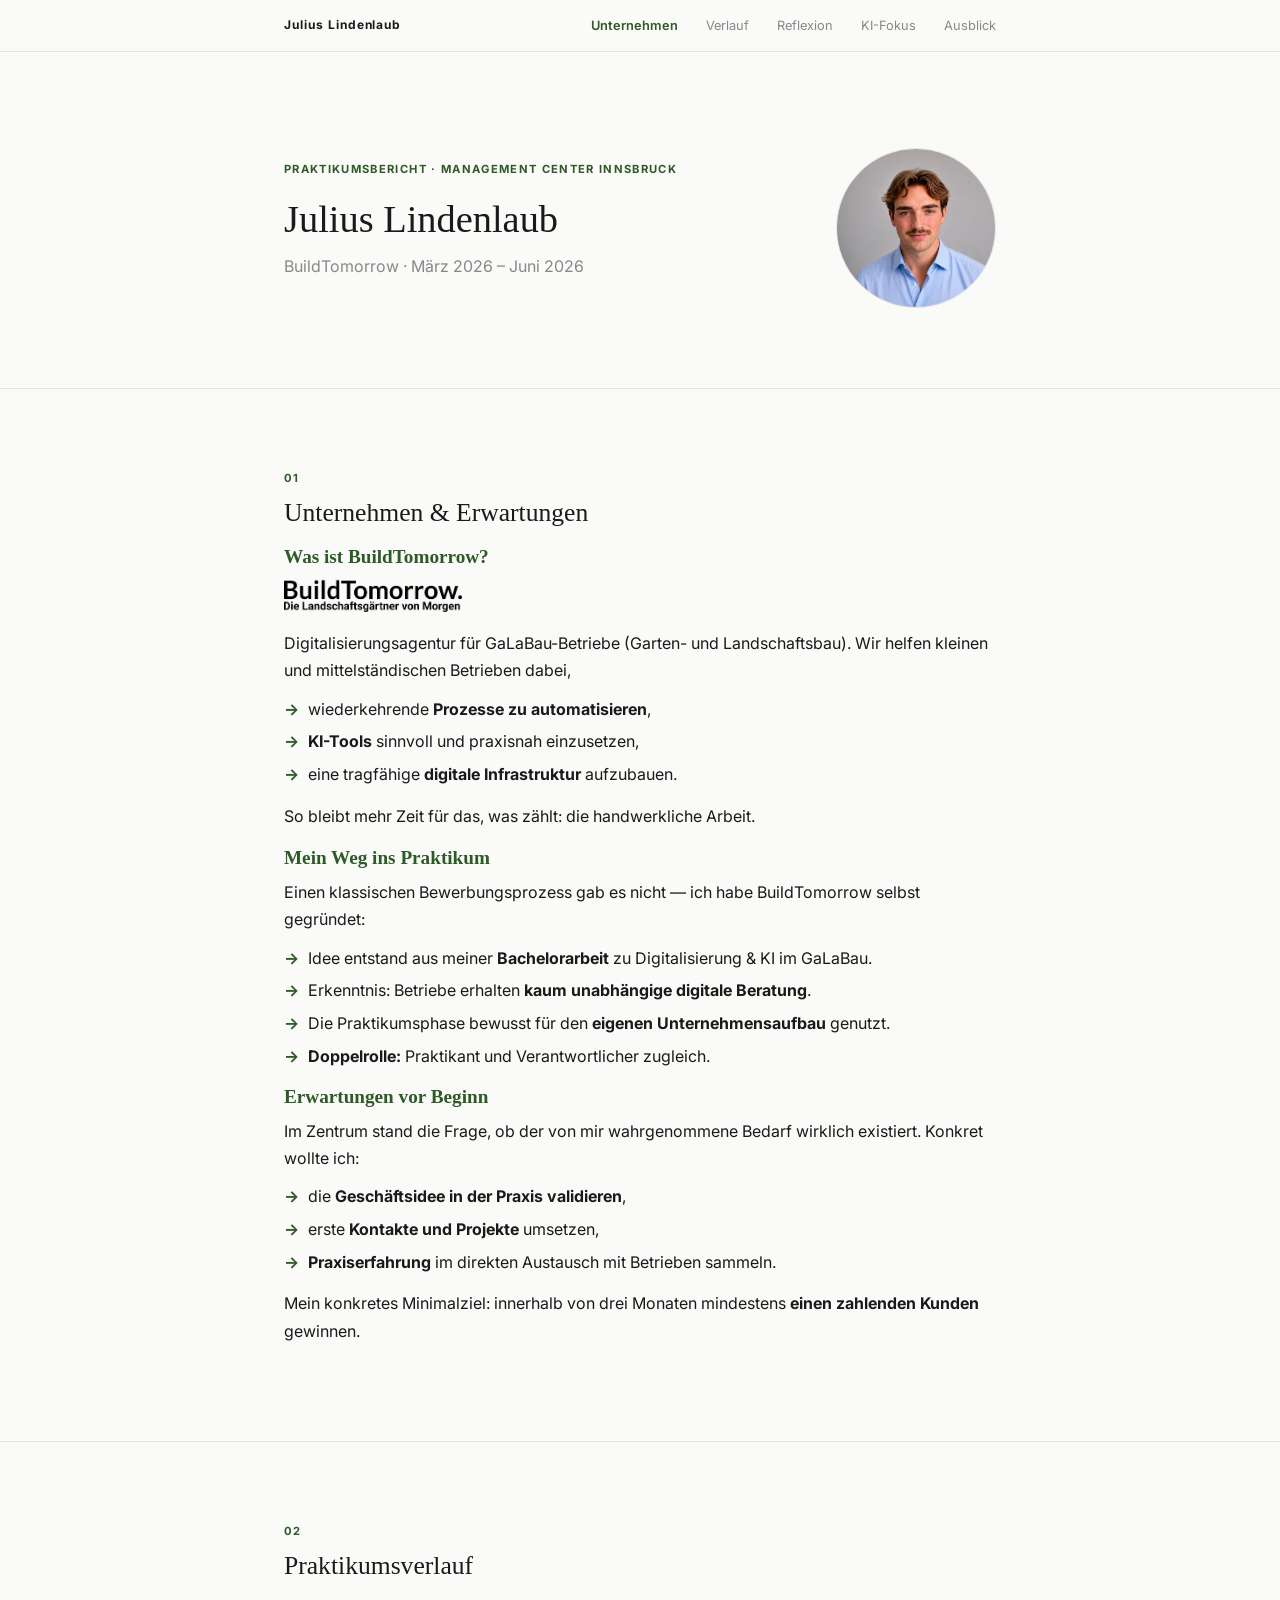
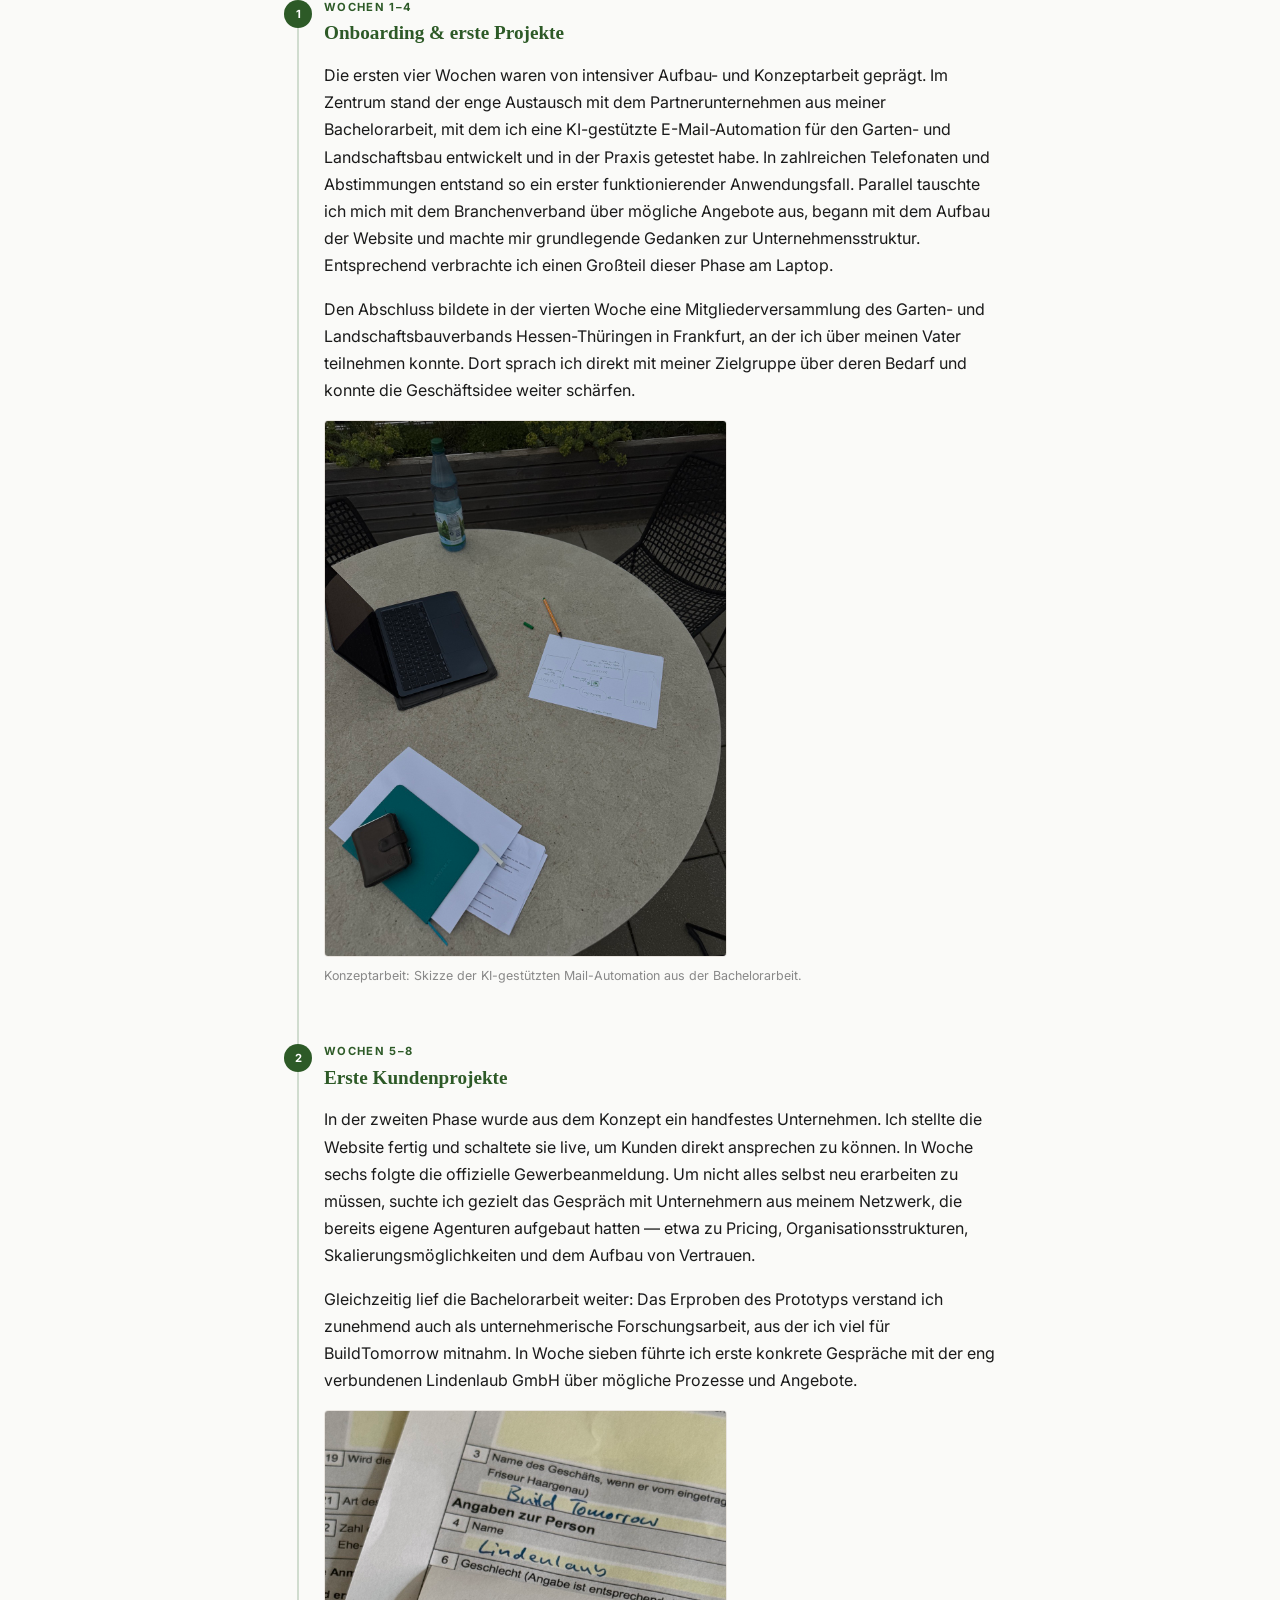
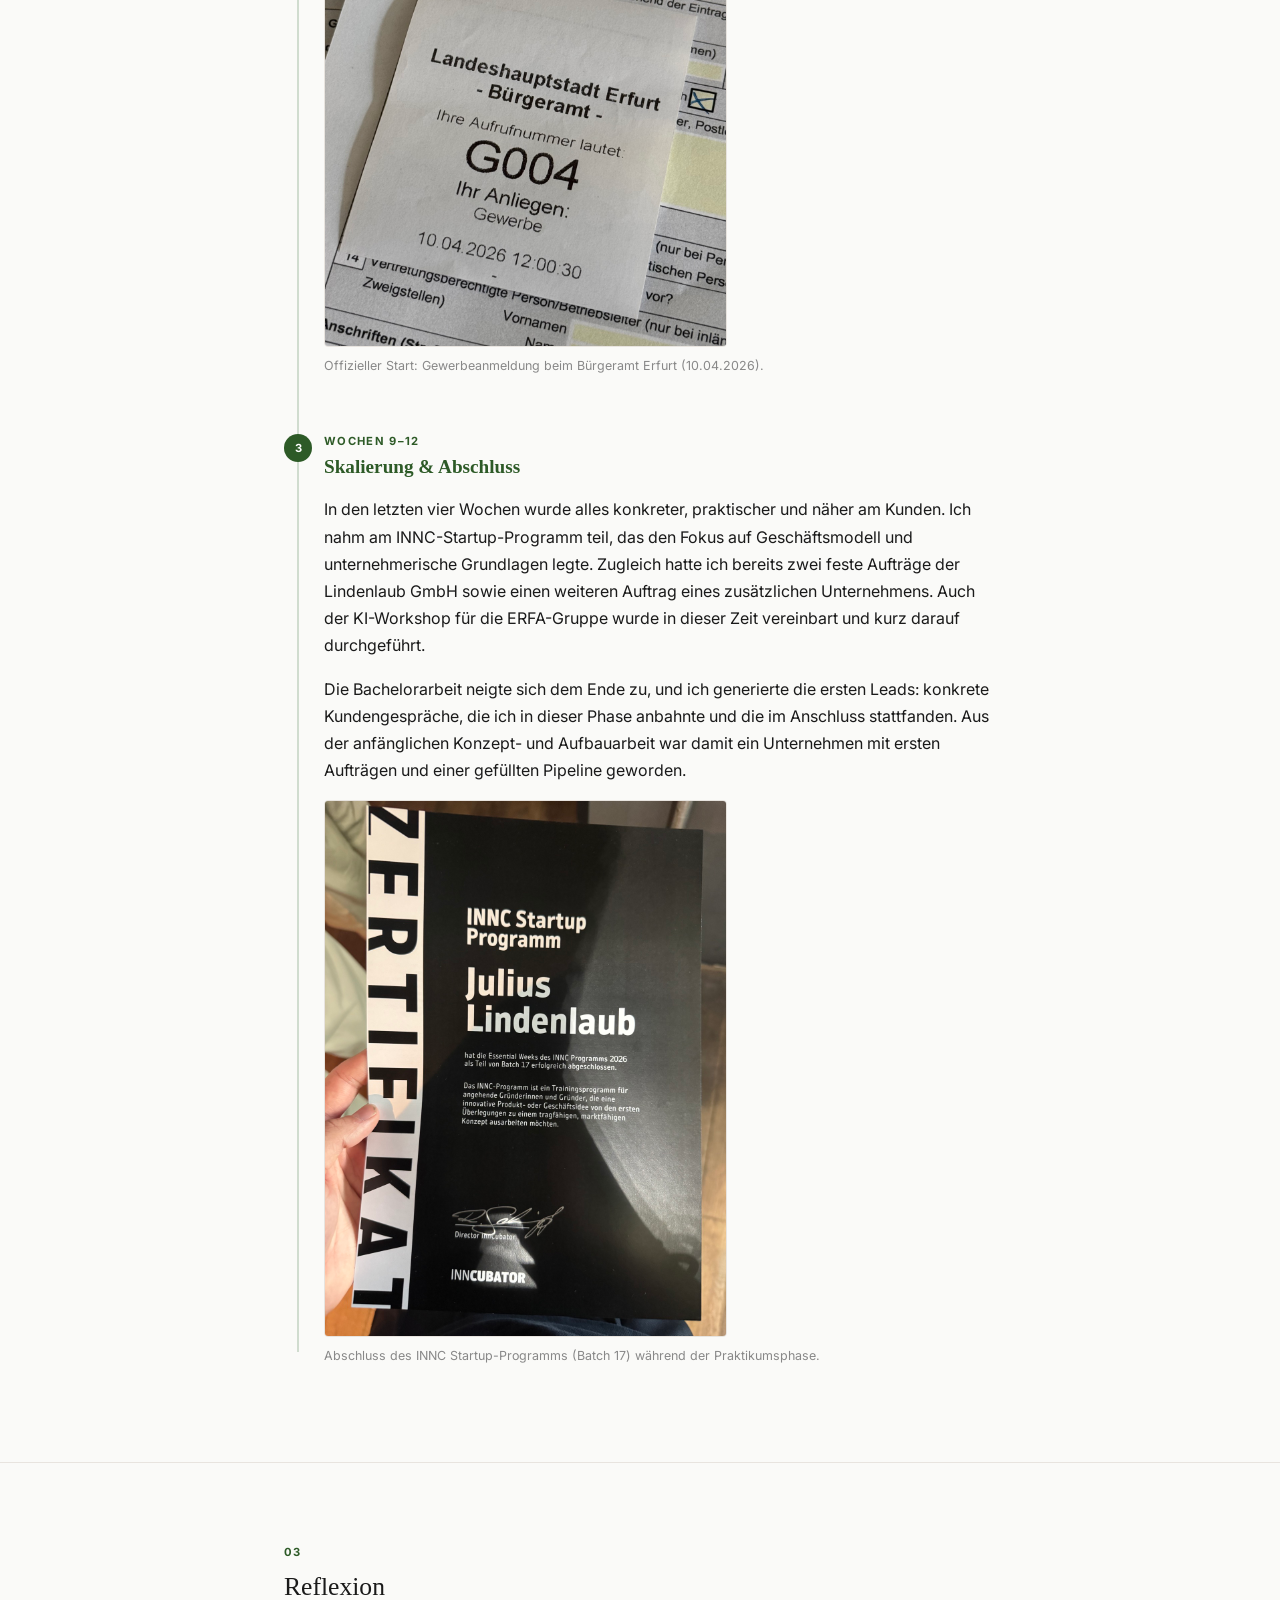
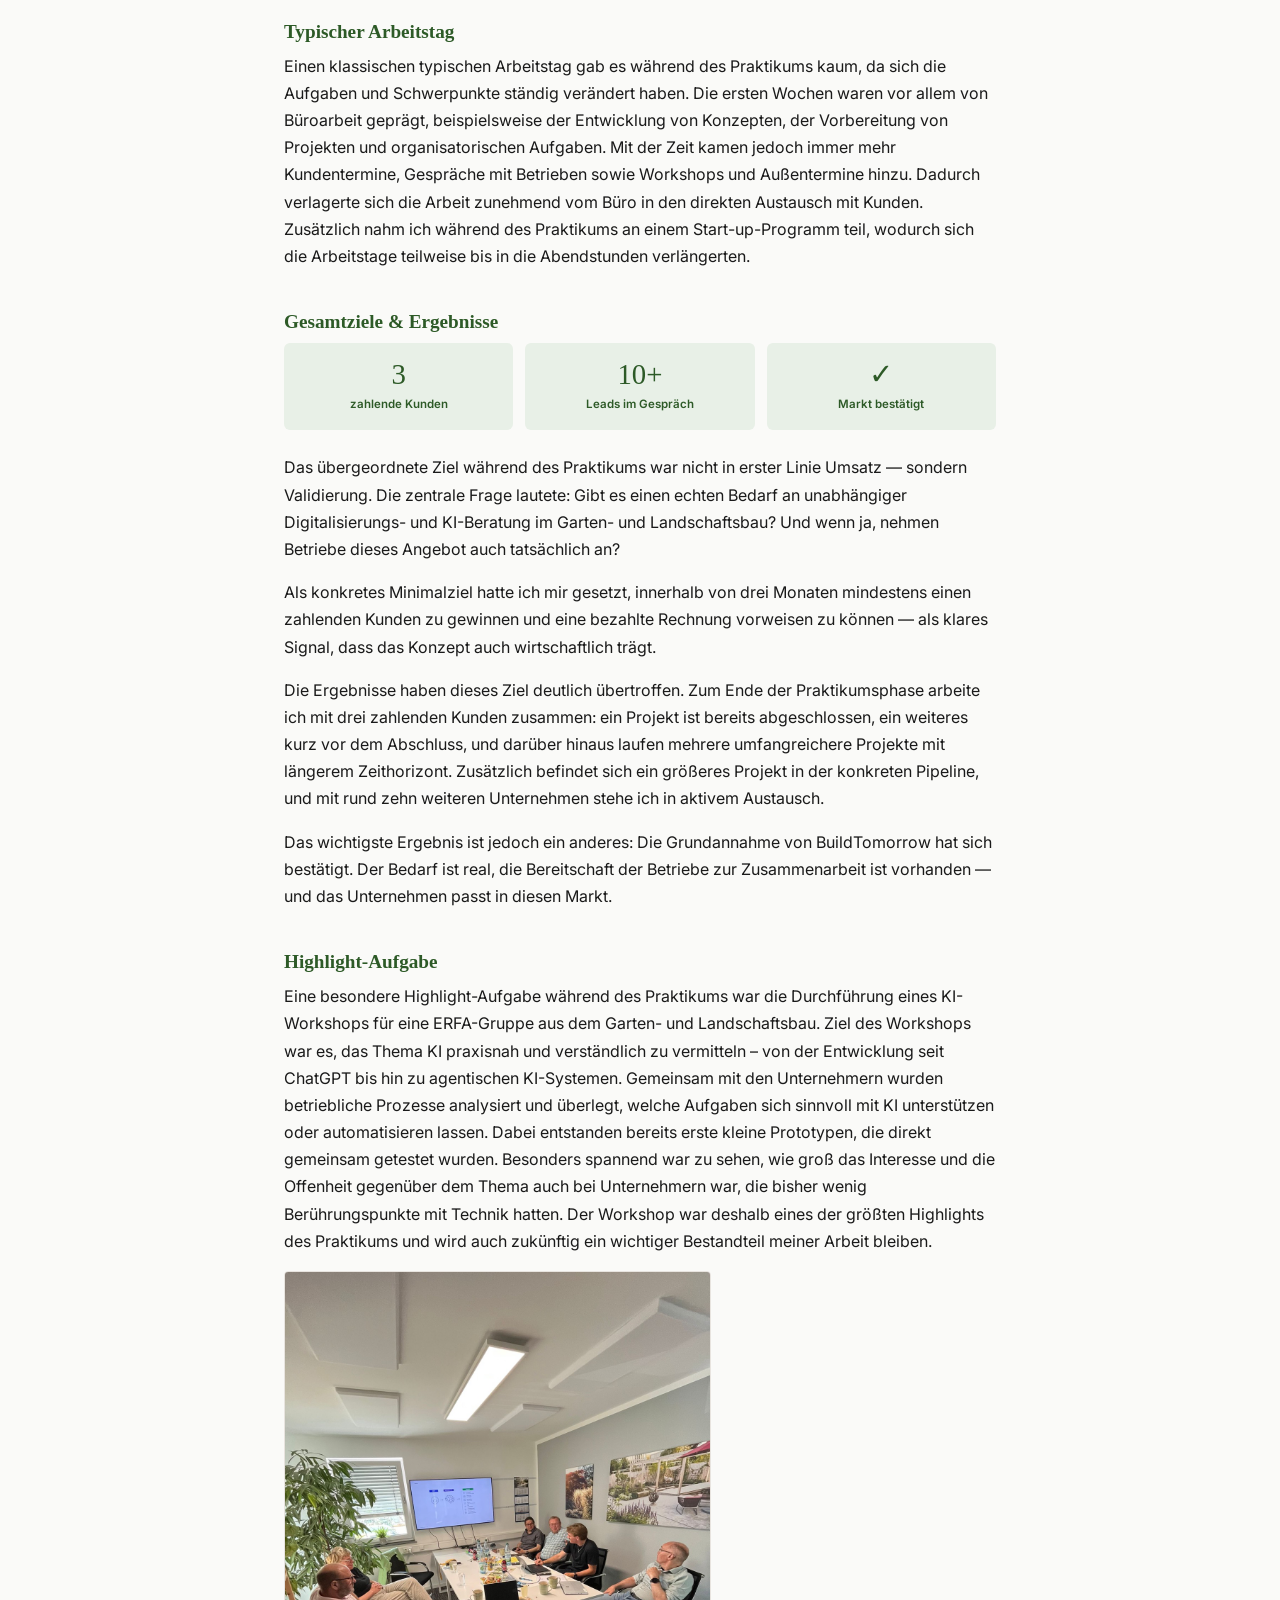
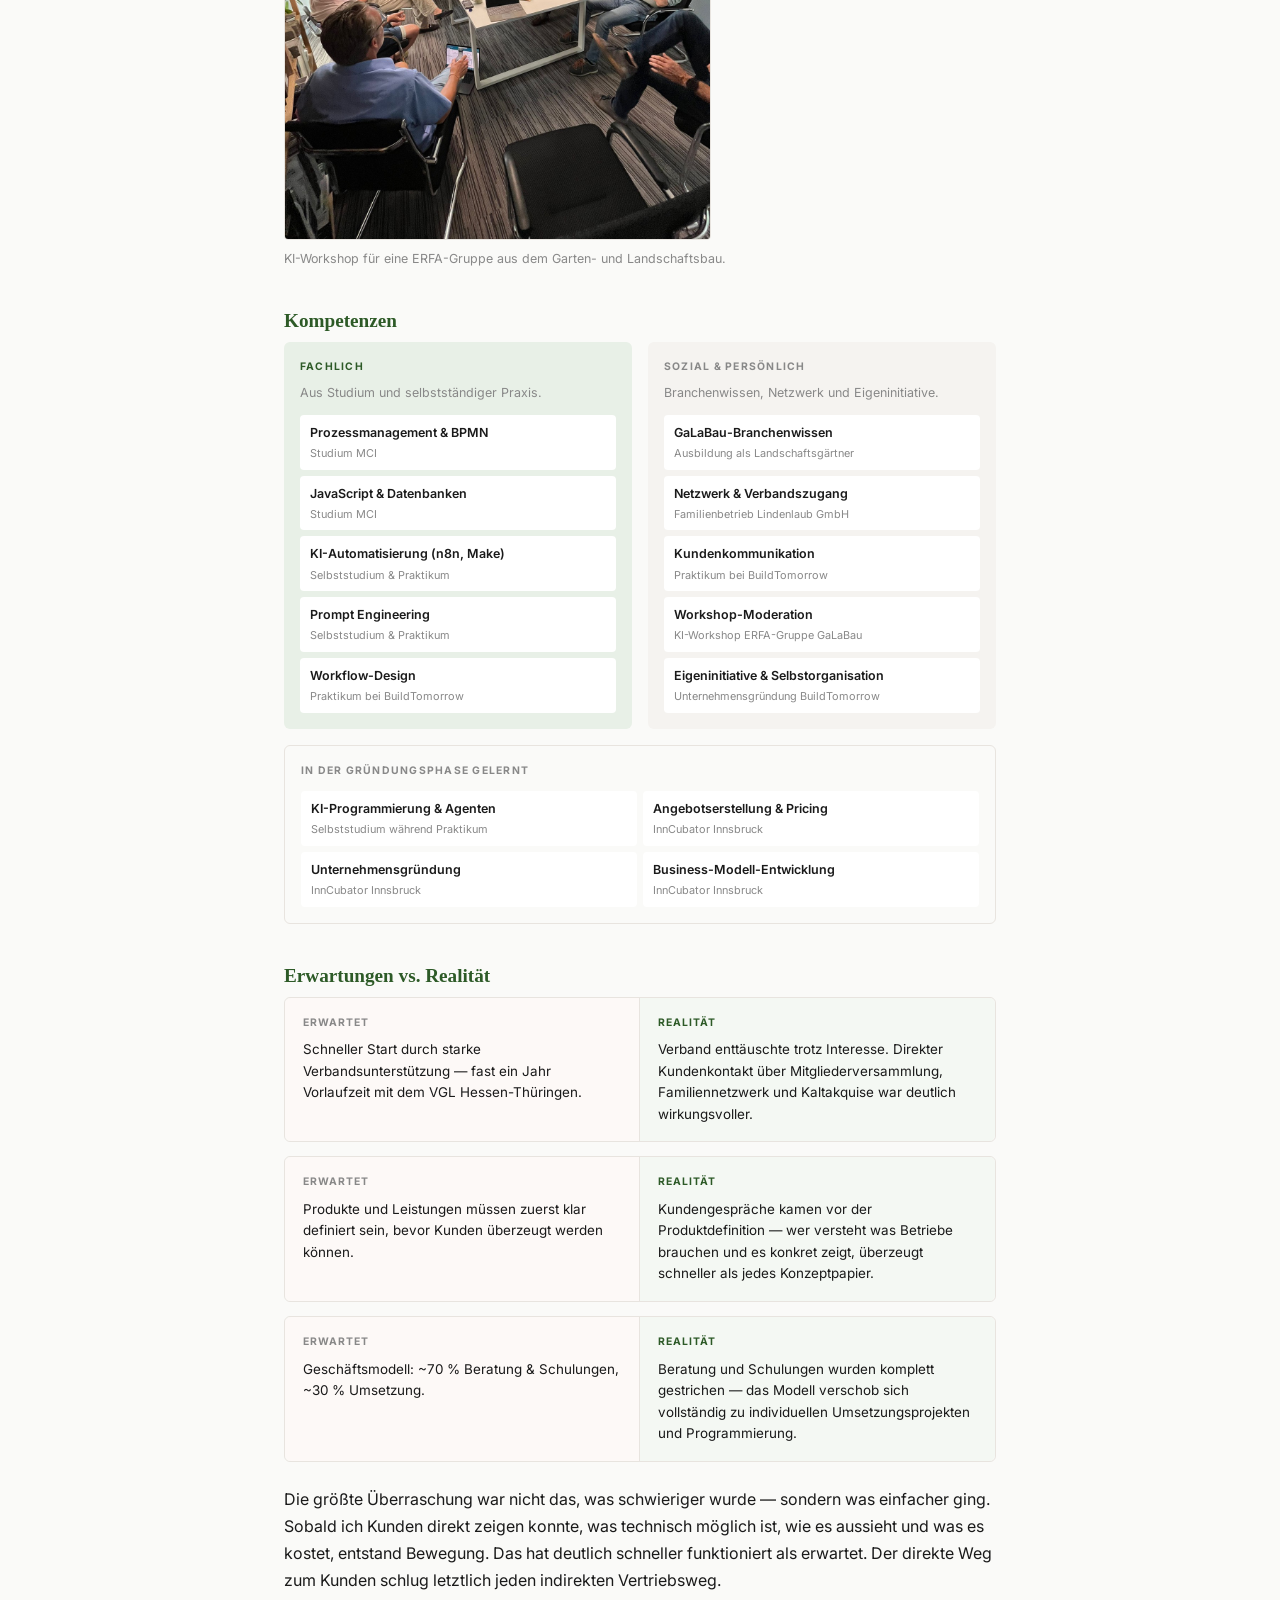
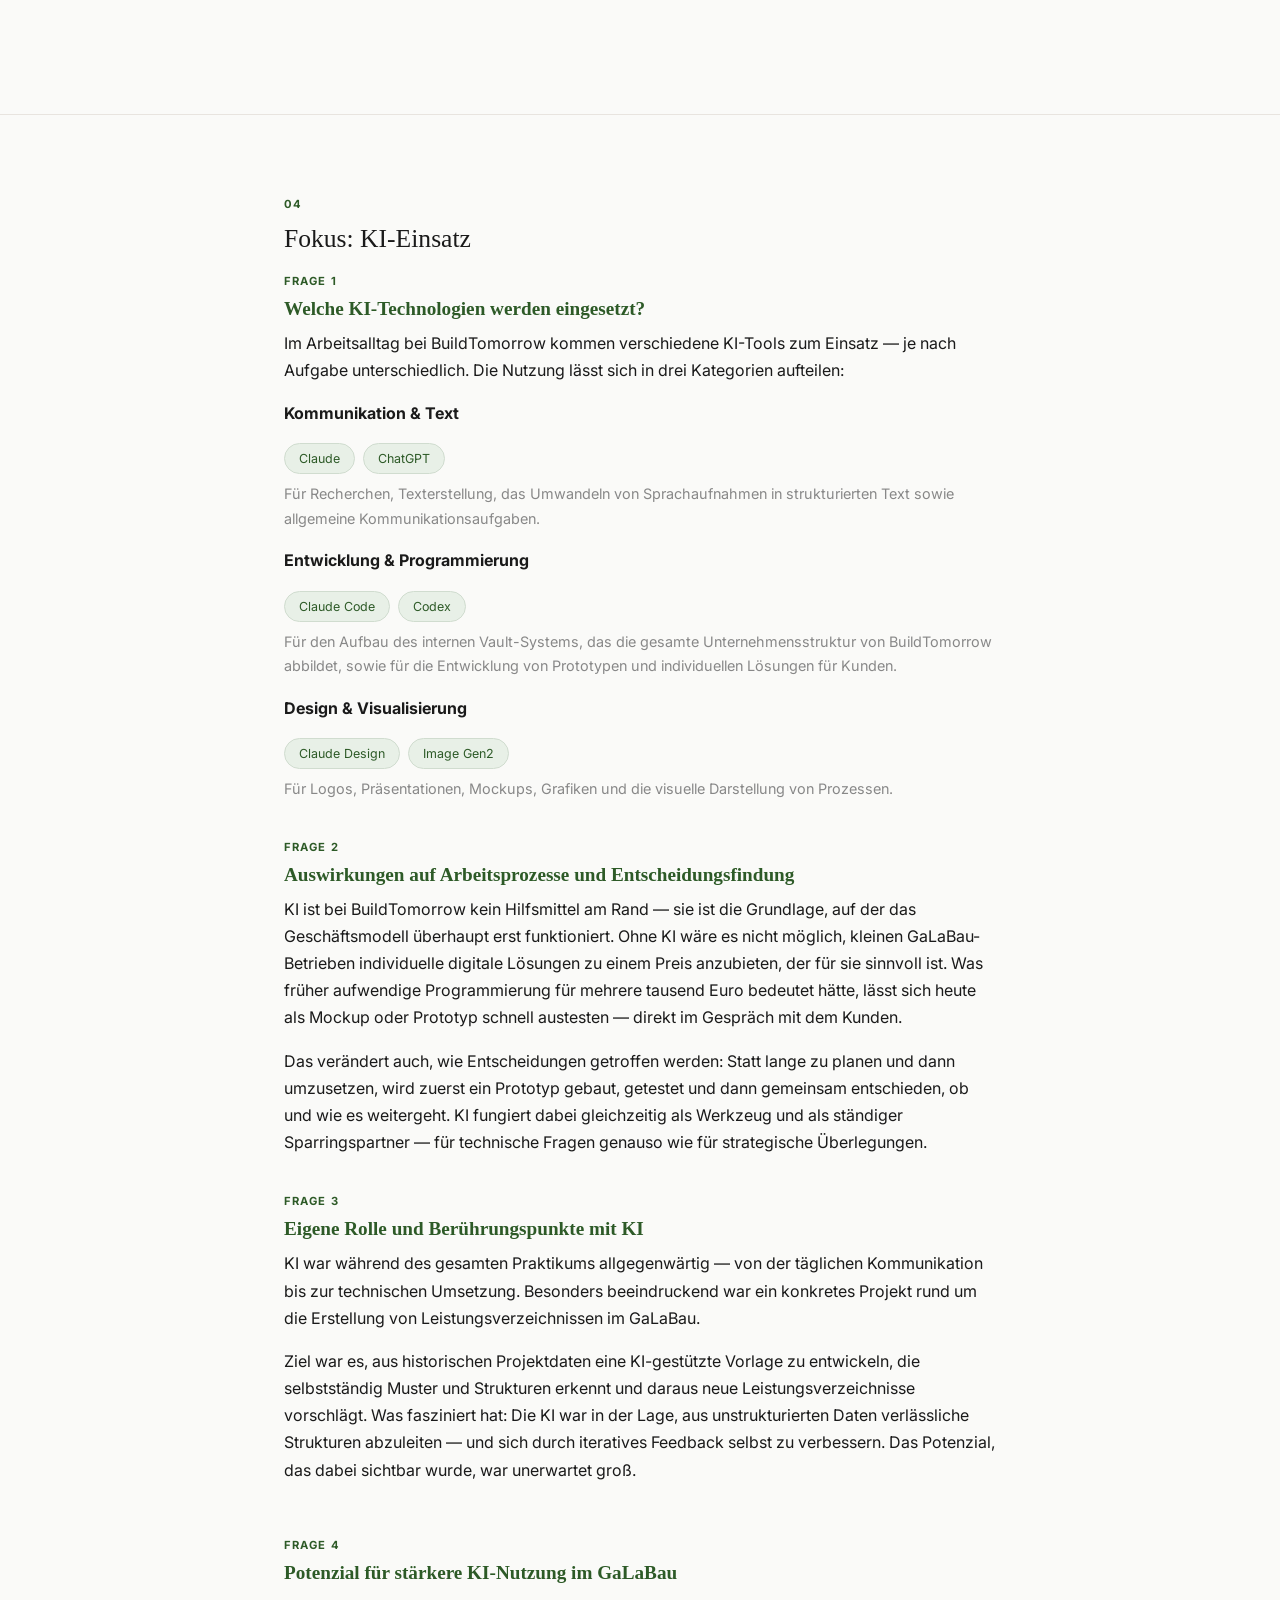
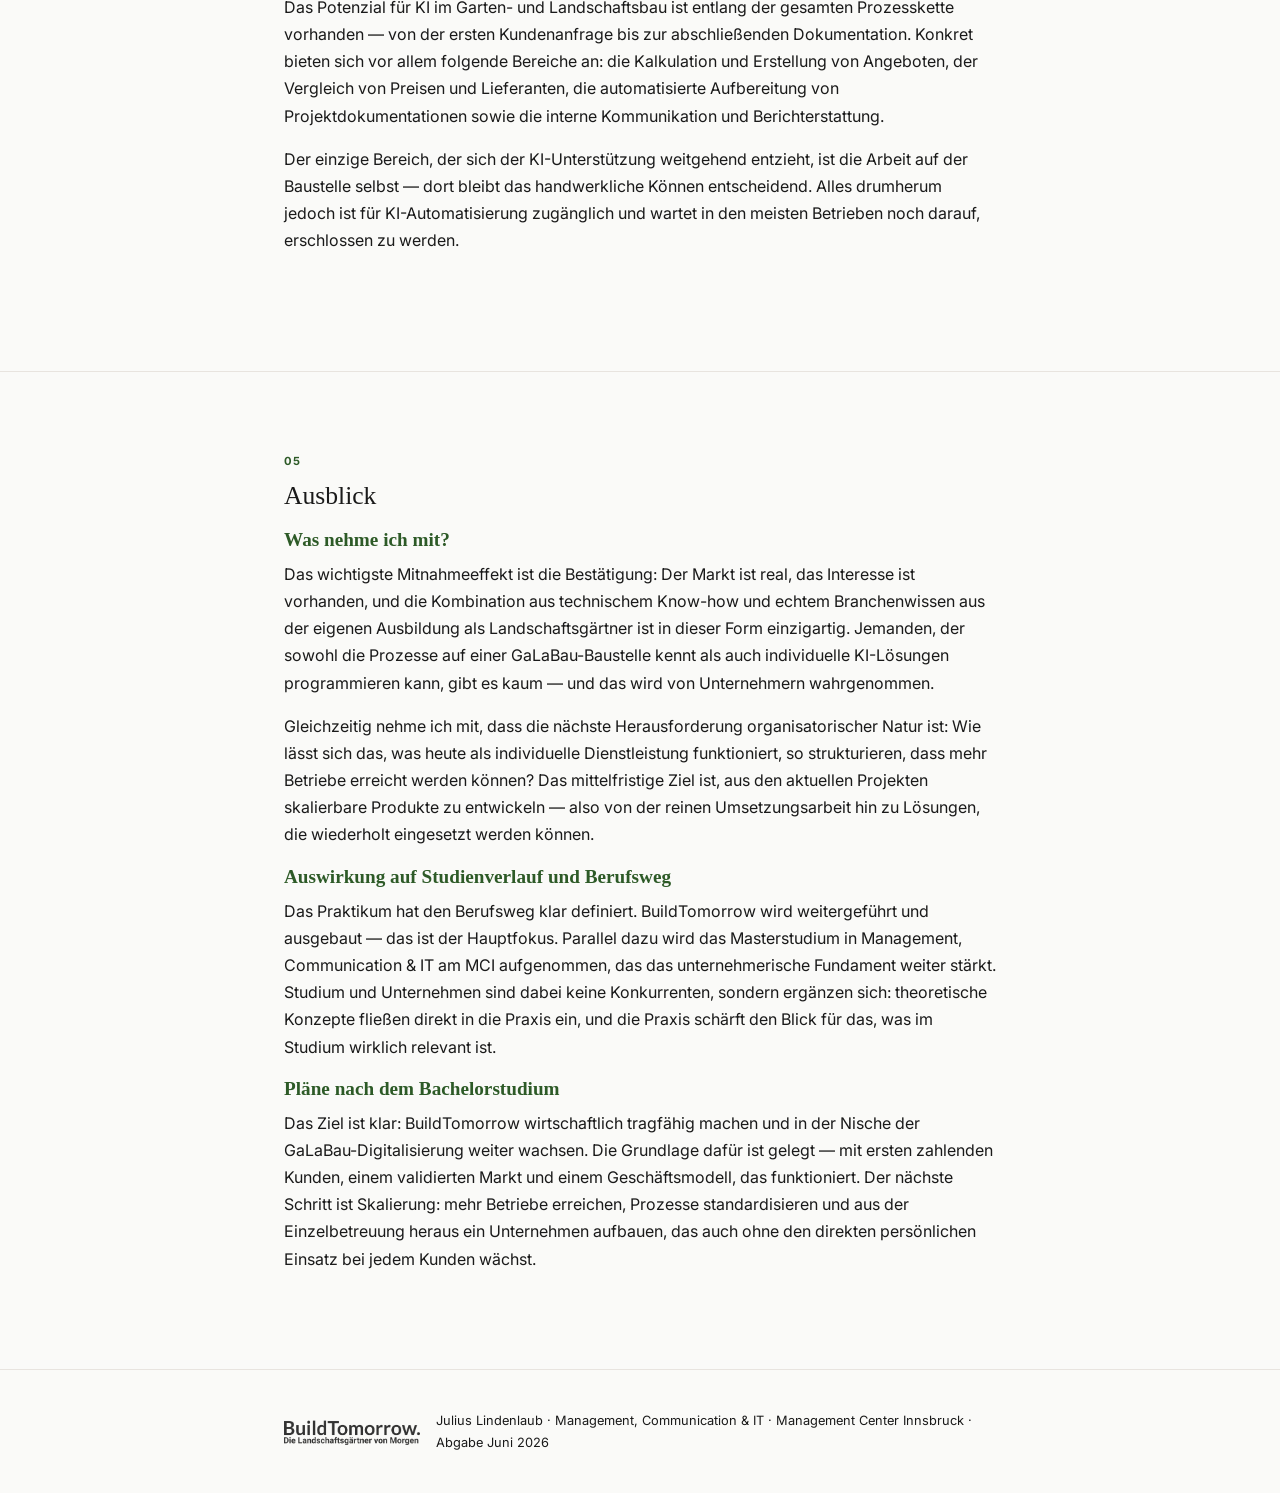
==== commit 42962e37: "style: improve readability per feedback - Abschnitt 01 umstrukturiert: Logo eingebunden, Fließtext z" ====
--- a/main.html
+++ b/main.html
@@ -4,7 +4,7 @@
   <meta charset="UTF-8">
   <meta name="viewport" content="width=device-width, initial-scale=1.0">
   <title>Praktikumsbericht – Julius Lindenlaub</title>
-  <link rel="stylesheet" href="style.css?v=4">
+  <link rel="stylesheet" href="style.css?v=6">
   <script>if ('scrollRestoration' in history) { history.scrollRestoration = 'manual'; } window.scrollTo(0, 0);</script>
 </head>
 <body>
@@ -41,38 +41,43 @@
       <h2>Unternehmen &amp; Erwartungen</h2>
 
       <h3>Was ist BuildTomorrow?</h3>
+      <img class="about-logo" src="assets/screenshots/buildtomorrow-logo.png" alt="BuildTomorrow – Die Landschaftsgärtner von Morgen">
+      <p class="lead-in">
+        Digitalisierungsagentur für GaLaBau-Betriebe (Garten- und Landschaftsbau).
+        Wir helfen kleinen und mittelständischen Betrieben dabei,
+      </p>
+      <ul class="feature-list">
+        <li>wiederkehrende <strong>Prozesse zu automatisieren</strong>,</li>
+        <li><strong>KI-Tools</strong> sinnvoll und praxisnah einzusetzen,</li>
+        <li>eine tragfähige <strong>digitale Infrastruktur</strong> aufzubauen.</li>
+      </ul>
+      <p>So bleibt mehr Zeit für das, was zählt: die handwerkliche Arbeit.</p>
+
+      <h3>Mein Weg ins Praktikum</h3>
+      <p class="lead-in">
+        Einen klassischen Bewerbungsprozess gab es nicht — ich habe BuildTomorrow
+        selbst gegründet:
+      </p>
+      <ul class="feature-list">
+        <li>Idee entstand aus meiner <strong>Bachelorarbeit</strong> zu Digitalisierung &amp; KI im GaLaBau.</li>
+        <li>Erkenntnis: Betriebe erhalten <strong>kaum unabhängige digitale Beratung</strong>.</li>
+        <li>Die Praktikumsphase bewusst für den <strong>eigenen Unternehmensaufbau</strong> genutzt.</li>
+        <li><strong>Doppelrolle:</strong> Praktikant und Verantwortlicher zugleich.</li>
+      </ul>
+
+      <h3>Erwartungen vor Beginn</h3>
+      <p class="lead-in">
+        Im Zentrum stand die Frage, ob der von mir wahrgenommene Bedarf wirklich
+        existiert. Konkret wollte ich:
+      </p>
+      <ul class="feature-list">
+        <li>die <strong>Geschäftsidee in der Praxis validieren</strong>,</li>
+        <li>erste <strong>Kontakte und Projekte</strong> umsetzen,</li>
+        <li><strong>Praxiserfahrung</strong> im direkten Austausch mit Betrieben sammeln.</li>
+      </ul>
       <p>
-        BuildTomorrow ist eine Digitalisierungsagentur, die sich auf GaLaBau-Betriebe
-        (Garten- und Landschaftsbaubetriebe) spezialisiert hat. Das Unternehmen hilft
-        kleinen und mittelständischen Betrieben, wiederkehrende Prozesse zu
-        automatisieren, KI-Tools sinnvoll einzusetzen und ihre digitale Infrastruktur
-        aufzubauen — damit sie sich auf die handwerkliche Arbeit konzentrieren können.
-      </p>
-      <!-- Eigene Beschreibung ergänzen -->
-
-      <h3>Bewerbungsprozess</h3>
-      <p>
-        Einen klassischen Bewerbungsprozess gab es in diesem Fall nicht, da ich
-        BuildTomorrow selbst gegründet habe. Die Idee entstand im Rahmen meiner
-        Bachelorarbeit, bei der ich mich intensiv mit Digitalisierung und KI im
-        Garten- und Landschaftsbau beschäftigt habe. Dabei wurde deutlich, dass
-        viele Betriebe in diesem Bereich kaum unabhängige digitale Beratung erhalten.
-        Da ich die Möglichkeit hatte, während der Praktikumsphase ein eigenes
-        Unternehmen aufzubauen, entschied ich mich bewusst für diesen Weg. Dadurch
-        übernahm ich gleichzeitig die Rolle des Praktikanten und des Verantwortlichen
-        für das Unternehmen.
-      </p>
-
-      <h3>Erwartungen vor Beginn</h3>
-      <p>
-        Vor Beginn des Praktikums war meine Erwartung vor allem herauszufinden, ob der
-        von mir wahrgenommene Bedarf an Digitalisierung und KI-Beratung im Garten- und
-        Landschaftsbau tatsächlich besteht. Ziel war es, die Geschäftsidee von
-        BuildTomorrow in der Praxis zu validieren und erste Kontakte sowie Projekte
-        umzusetzen. Besonders wichtig war für mich, erste praktische Erfahrungen im
-        direkten Austausch mit Betrieben zu sammeln. Meine persönliche Erwartung war
-        es, innerhalb der drei Monate mindestens einen zahlenden Kunden zu gewinnen
-        und damit zu zeigen, dass das Konzept auch wirtschaftlich funktionieren kann.
+        Mein konkretes Minimalziel: innerhalb von drei Monaten mindestens
+        <strong>einen zahlenden Kunden</strong> gewinnen.
       </p>
 
     </div>
@@ -107,7 +112,7 @@
             ich über meinen Vater teilnehmen konnte. Dort sprach ich direkt mit meiner
             Zielgruppe über deren Bedarf und konnte die Geschäftsidee weiter schärfen.
           </p>
-          <div class="screenshot-row">
+          <div class="screenshot-row screenshot-row--sm">
             <img src="assets/screenshots/geschaeftstermin.jpeg" alt="Konzeptarbeit am Laptop mit Skizze der KI-Mail-Automation" loading="lazy">
           </div>
           <p class="screenshot-caption">Konzeptarbeit: Skizze der KI-gestützten Mail-Automation aus der Bachelorarbeit.</p>
@@ -134,7 +139,7 @@
             konkrete Gespräche mit der eng verbundenen Lindenlaub GmbH über mögliche
             Prozesse und Angebote.
           </p>
-          <div class="screenshot-row">
+          <div class="screenshot-row screenshot-row--sm">
             <img src="assets/screenshots/gewerbeanmeldung.jpeg" alt="Gewerbeanmeldung von BuildTomorrow beim Bürgeramt Erfurt" loading="lazy">
           </div>
           <p class="screenshot-caption">Offizieller Start: Gewerbeanmeldung beim Bürgeramt Erfurt (10.04.2026).</p>
@@ -160,7 +165,7 @@
             war damit ein Unternehmen mit ersten Aufträgen und einer gefüllten
             Pipeline geworden.
           </p>
-          <div class="screenshot-row">
+          <div class="screenshot-row screenshot-row--sm">
             <img src="assets/screenshots/innc-zertifikat.jpeg" alt="Zertifikat des INNC Startup-Programms für Julius Lindenlaub" loading="lazy">
           </div>
           <p class="screenshot-caption">Abschluss des INNC Startup-Programms (Batch 17) während der Praktikumsphase.</p>
@@ -253,7 +258,7 @@
           Workshop war deshalb eines der größten Highlights des Praktikums und wird
           auch zukünftig ein wichtiger Bestandteil meiner Arbeit bleiben.
         </p>
-        <div class="screenshot-row">
+        <div class="screenshot-row screenshot-row--sm">
           <img src="assets/screenshots/workshop-erfa.jpeg" alt="KI-Workshop mit einer ERFA-Gruppe aus dem Garten- und Landschaftsbau" loading="lazy">
         </div>
         <p class="screenshot-caption">KI-Workshop für eine ERFA-Gruppe aus dem Garten- und Landschaftsbau.</p>
--- a/style.css
+++ b/style.css
@@ -31,8 +31,42 @@
 h1, h2, h3 { font-family: Georgia, serif; font-weight: 400; line-height: 1.3; }
 h1 { font-size: 2.4rem; }
 h2 { font-size: 1.6rem; margin-bottom: 1rem; }
-h3 { font-size: 1.15rem; margin-bottom: 0.5rem; }
+h3 { font-size: 1.2rem; margin-bottom: 0.5rem; color: var(--accent); font-weight: 700; }
 p  { margin-bottom: 1rem; color: var(--text); }
+
+/* ── Bullet Lists ────────────────────────────────── */
+.feature-list {
+  list-style: none;
+  display: flex;
+  flex-direction: column;
+  gap: 8px;
+  margin-bottom: 1rem;
+}
+.feature-list li {
+  position: relative;
+  padding-left: 24px;
+  line-height: 1.55;
+}
+.feature-list li::before {
+  content: "→";
+  position: absolute;
+  left: 0;
+  top: 0;
+  color: var(--accent);
+  font-weight: 700;
+}
+.feature-list li strong { color: var(--text); }
+.lead-in { margin-bottom: 0.75rem; }
+
+/* ── Abschnitts-Logo ─────────────────────────────── */
+.about-logo {
+  height: 34px;
+  width: auto;
+  border: none;
+  border-radius: 0;
+  margin-bottom: 18px;
+  display: block;
+}
 .label {
   font-family: 'Inter', sans-serif;
   font-size: 0.7rem;
@@ -182,6 +216,7 @@
   margin-bottom: 16px;
 }
 .screenshot-row img { flex: 1 1 200px; }
+.screenshot-row--sm img { flex: 0 1 auto; max-width: 60%; }
 .screenshot-caption {
   font-size: 0.78rem;
   color: var(--text-muted);
@@ -300,19 +335,25 @@
 /* ── Footer ──────────────────────────────────────── */
 footer {
   padding: 40px 0;
-  text-align: center;
   font-size: 0.8rem;
   color: var(--text-muted);
   border-top: 1px solid var(--border);
 }
+footer .container {
+  display: flex;
+  align-items: center;
+  justify-content: center;
+  gap: 16px;
+  text-align: left;
+}
+footer p { margin-bottom: 0; min-width: 0; }
 .footer-logo {
-  display: block;
   height: 26px;
   width: auto;
-  margin: 0 auto 16px;
   border: none;
   border-radius: 0;
   opacity: 0.8;
+  flex: 0 0 auto;
 }
 
 /* ── Code Gate (index.html only) ─────────────────── */
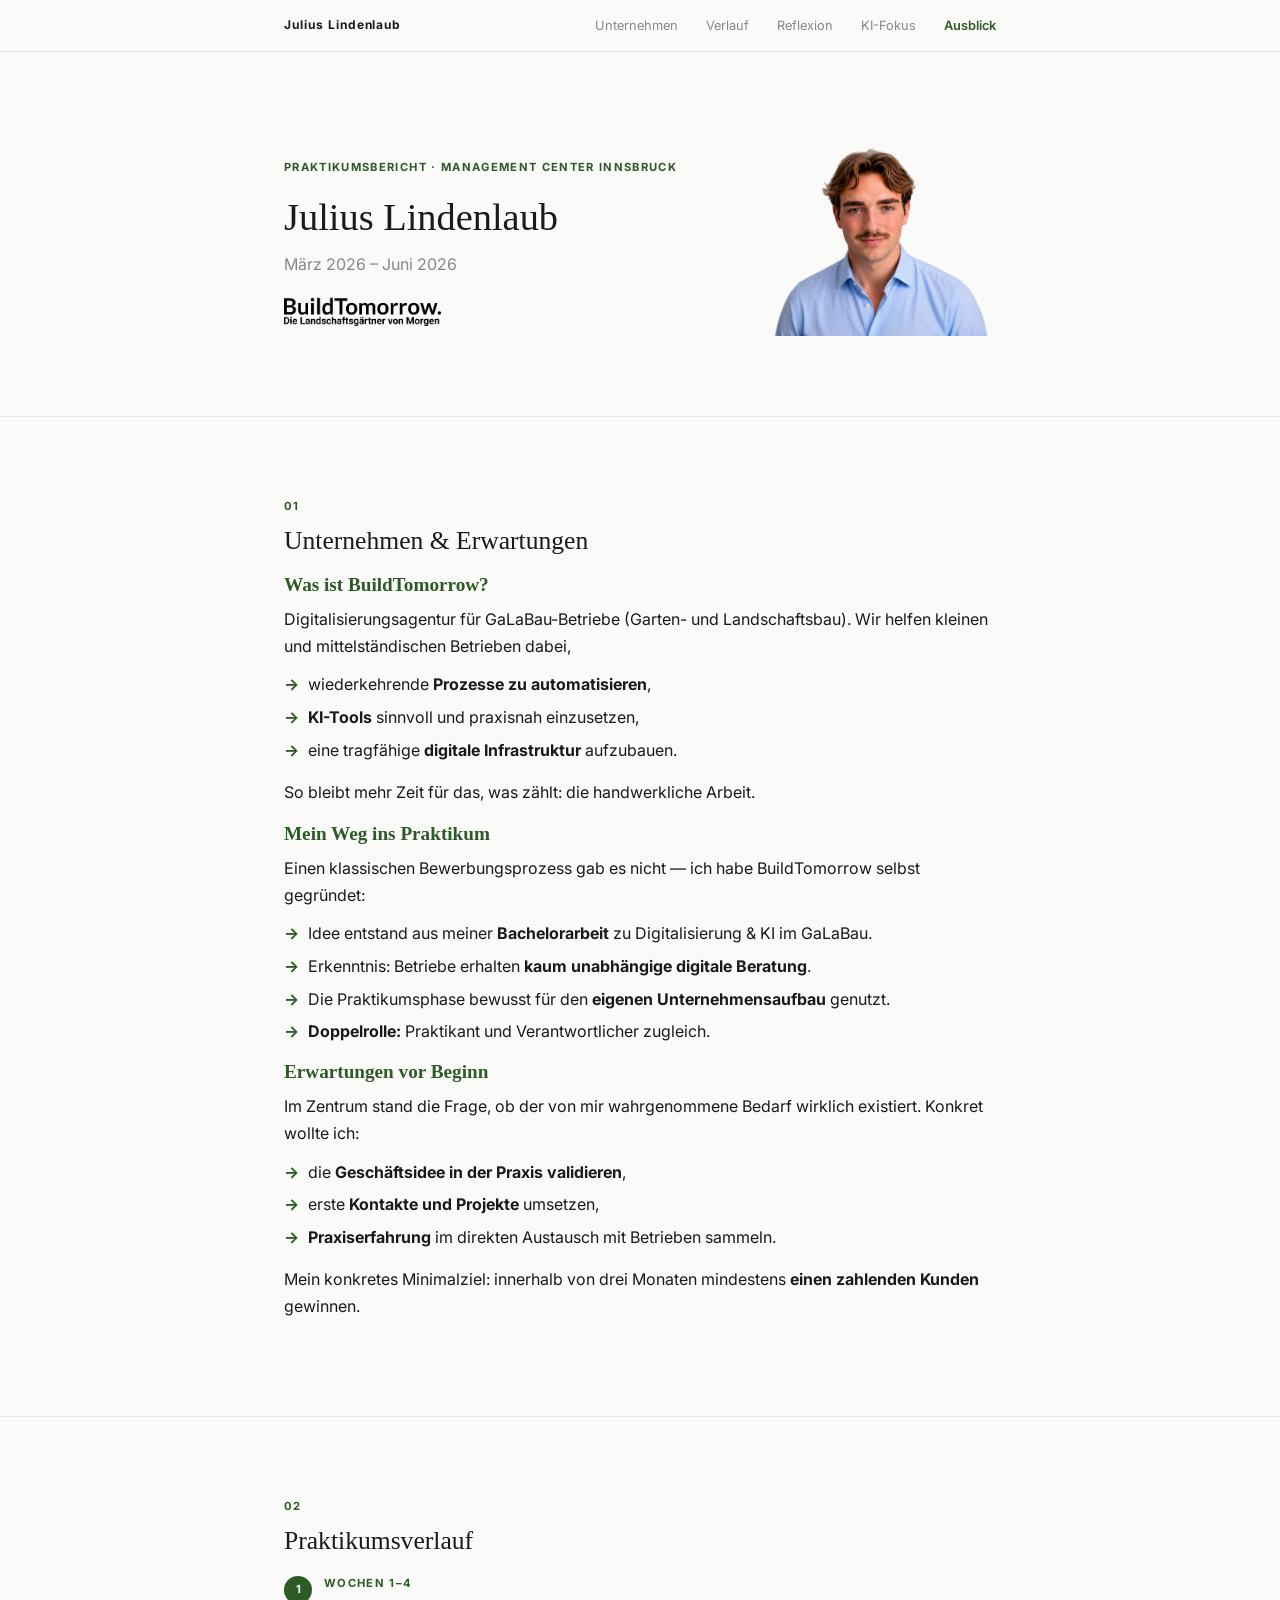
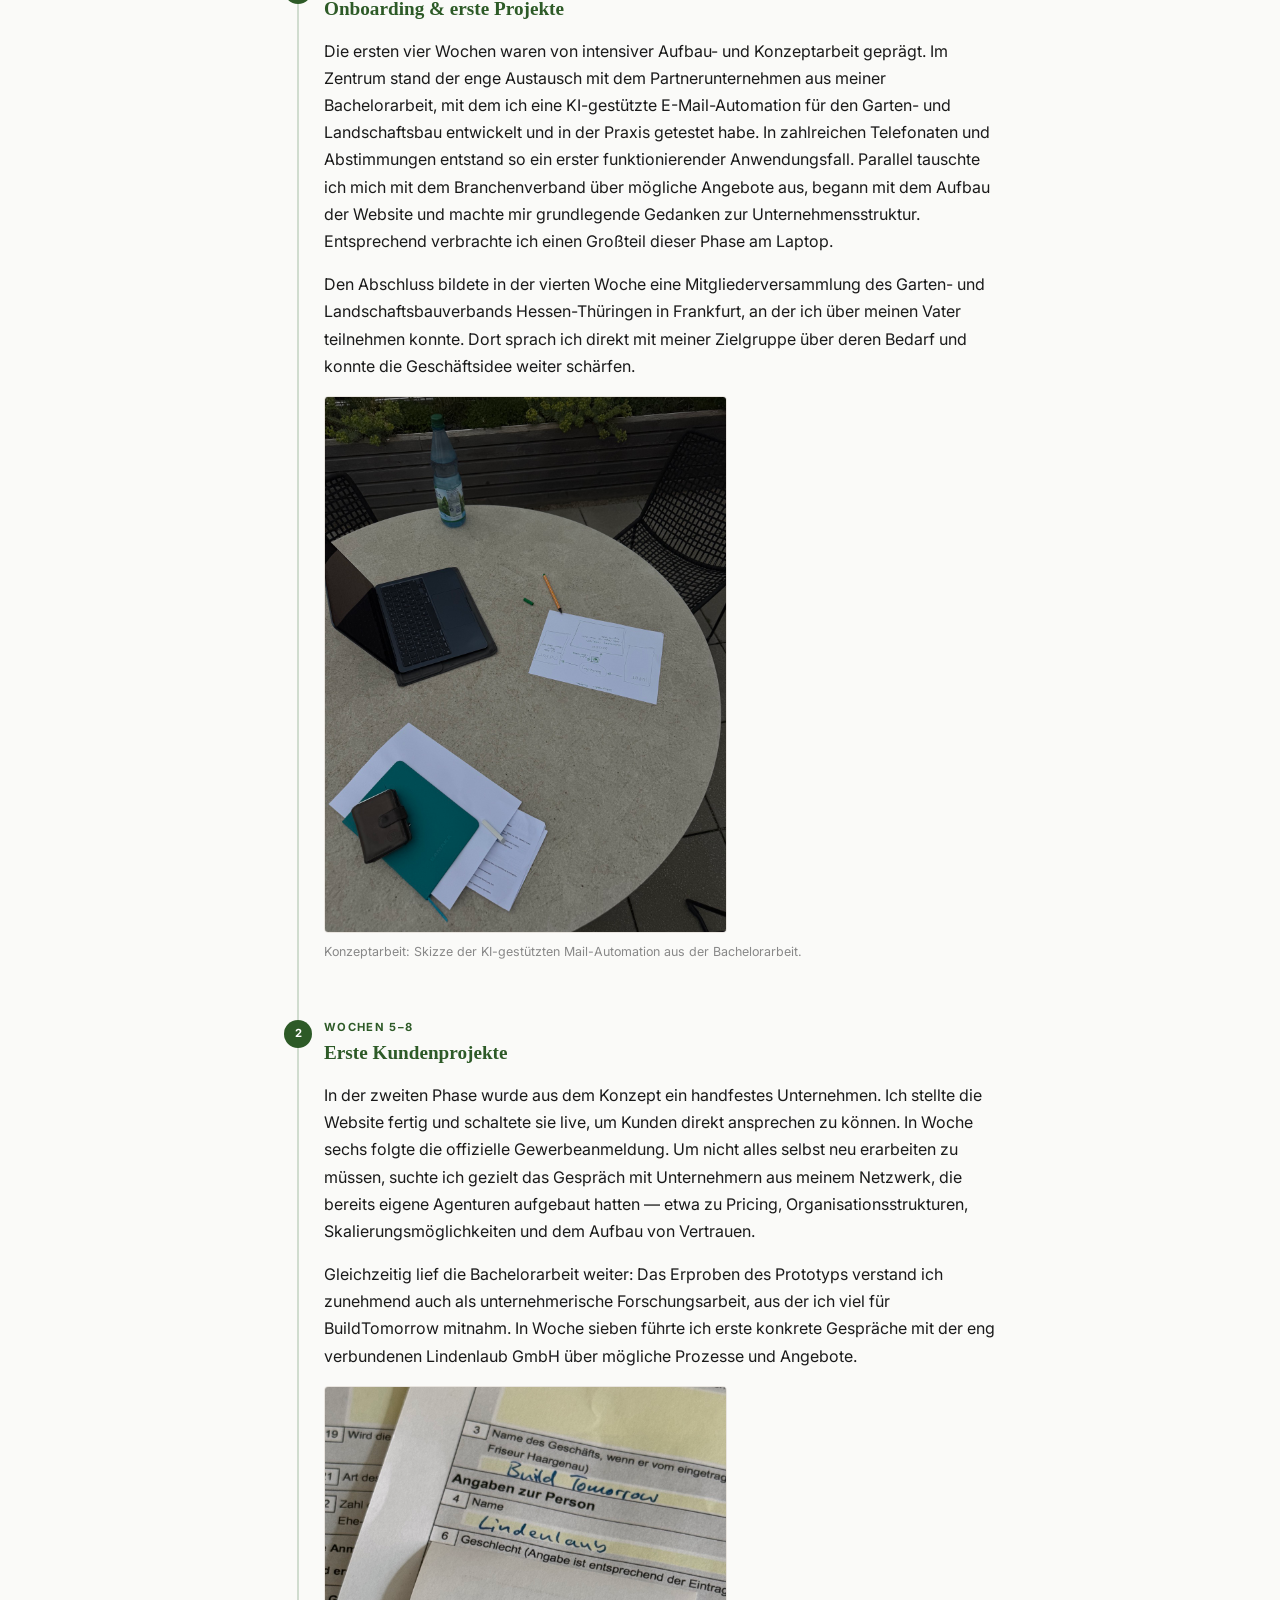
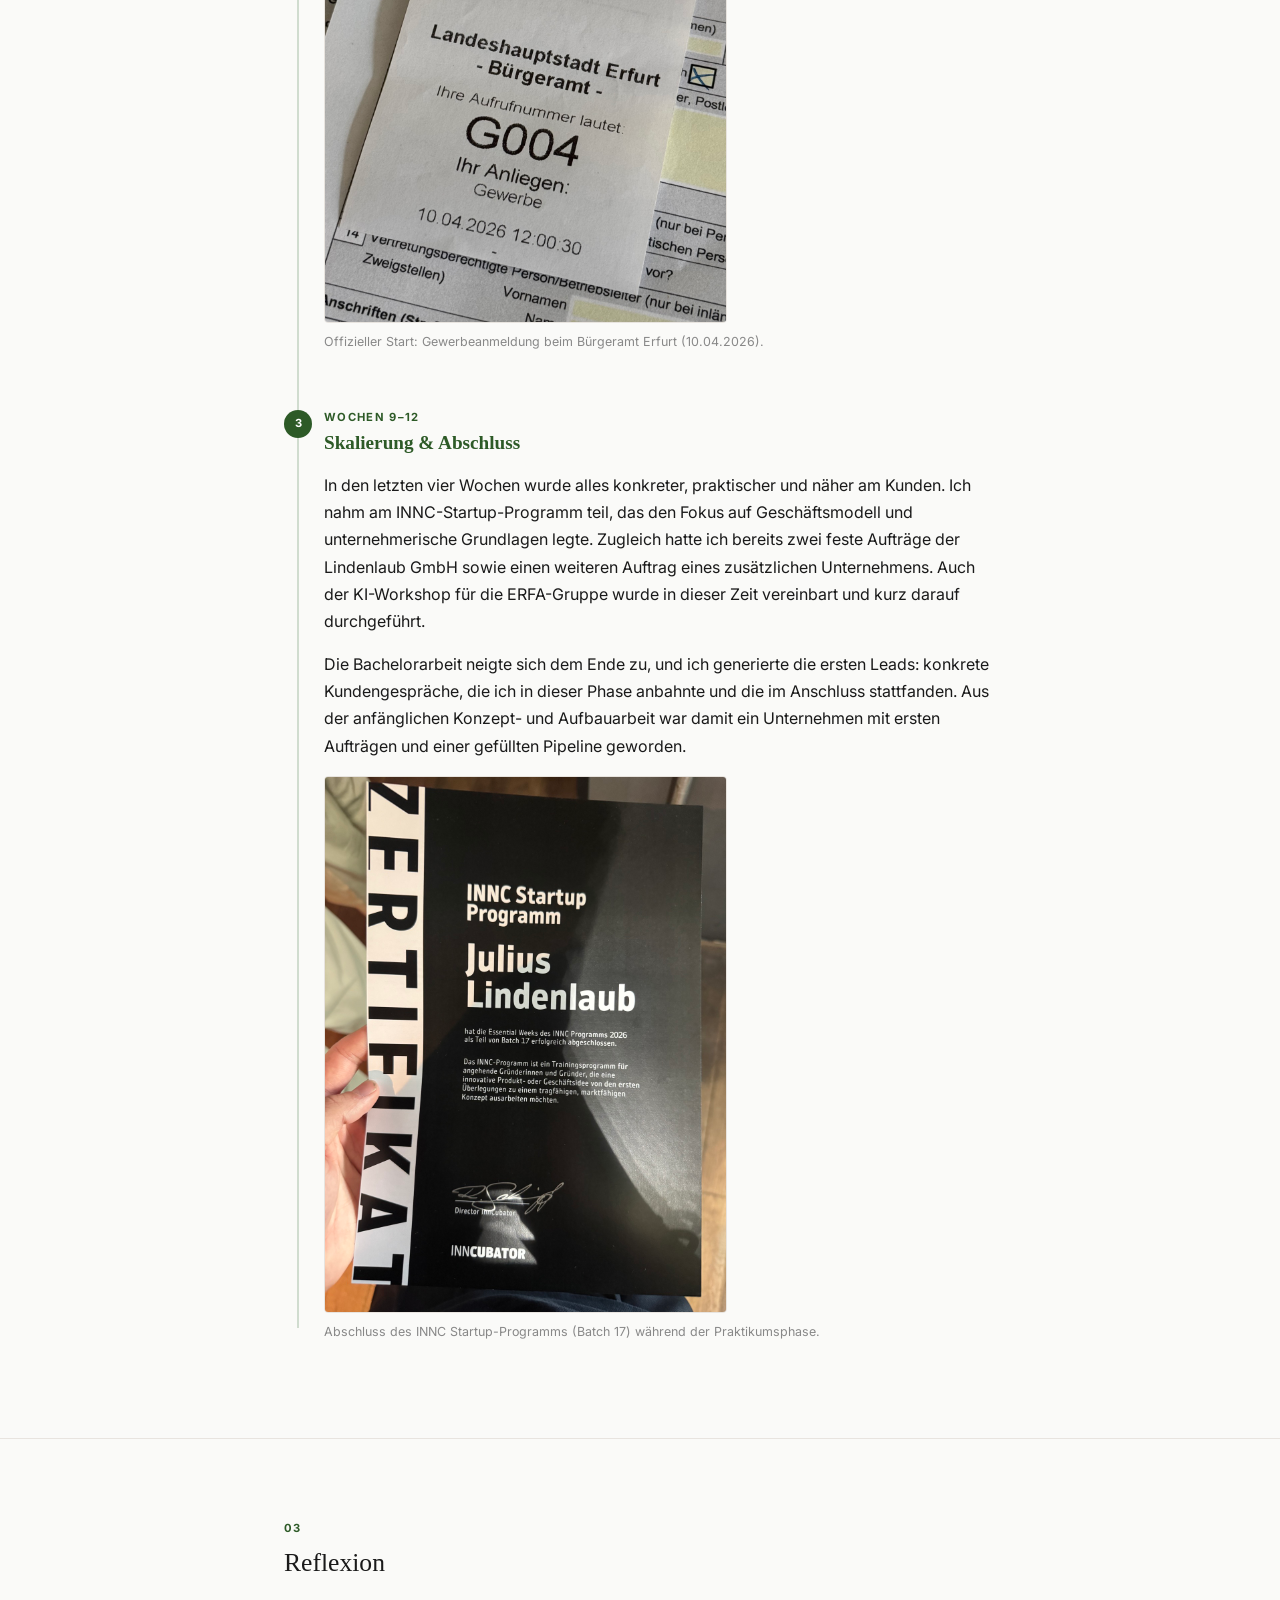
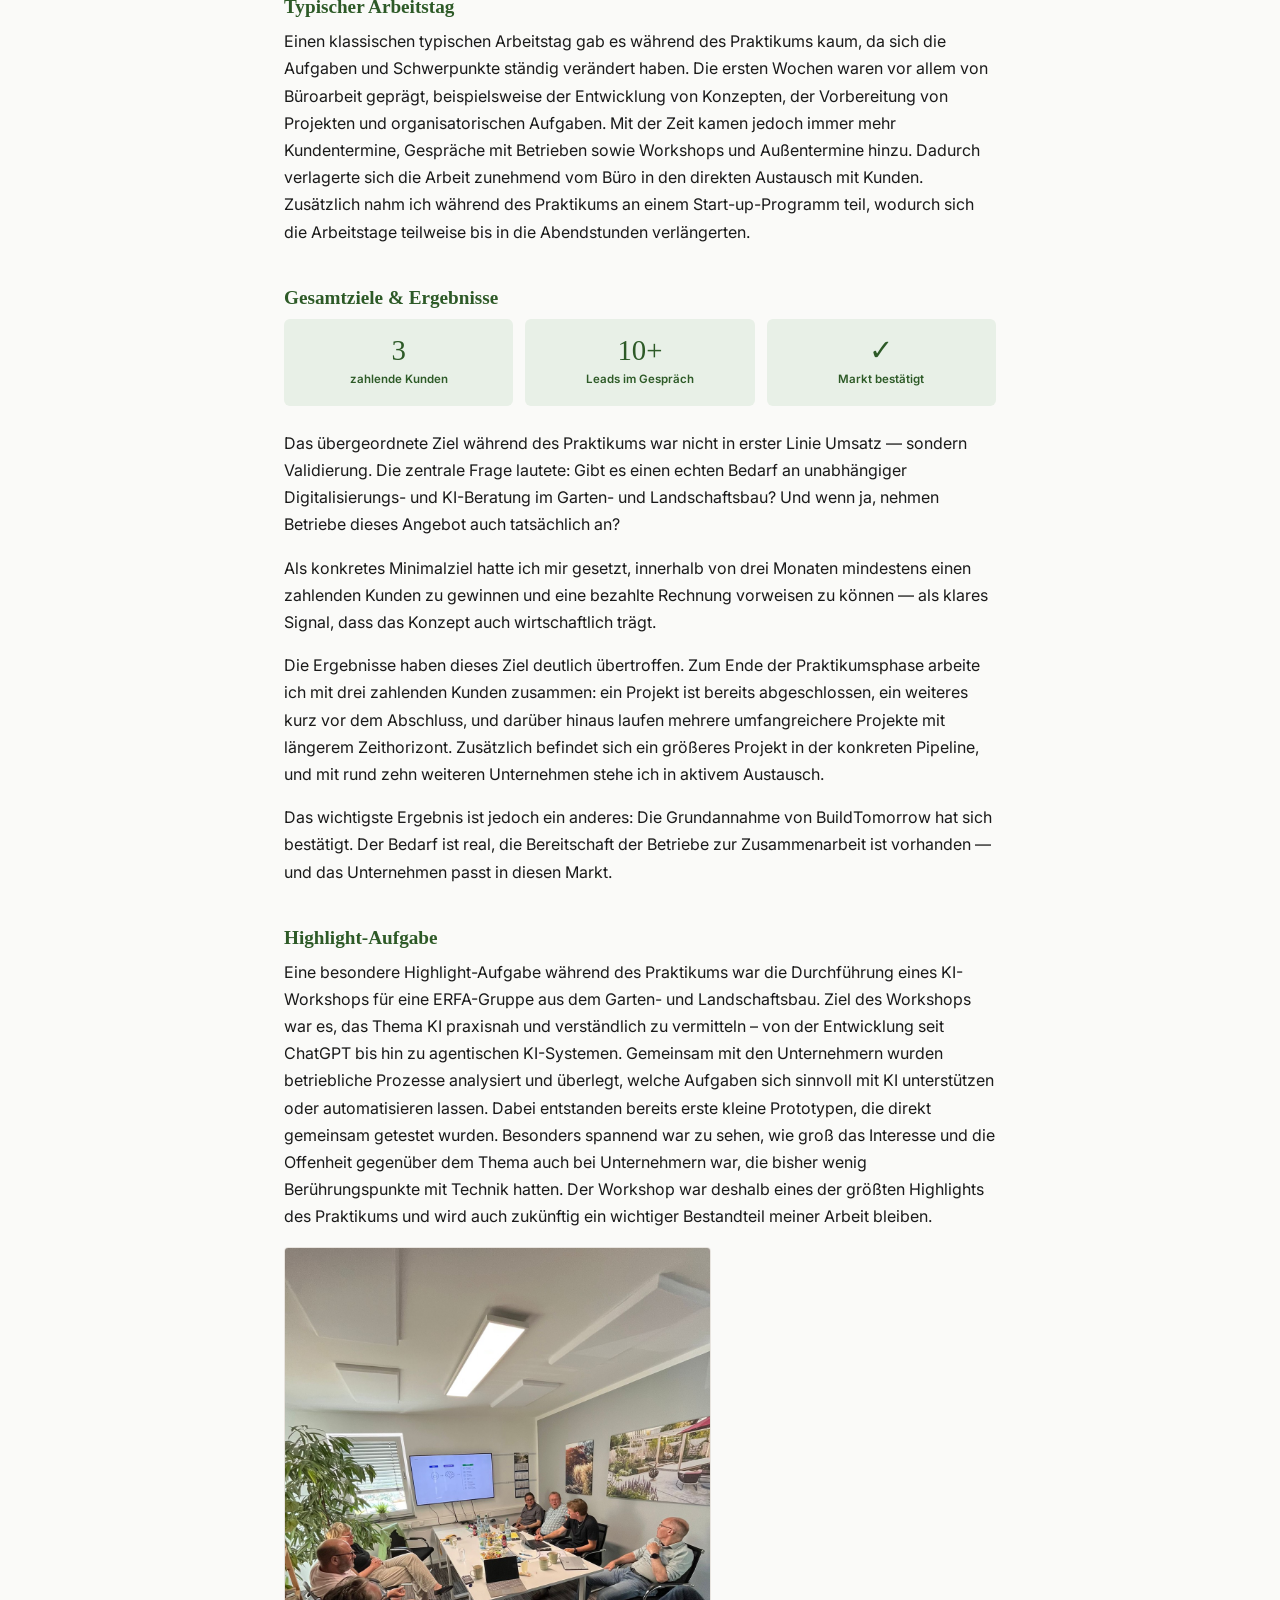
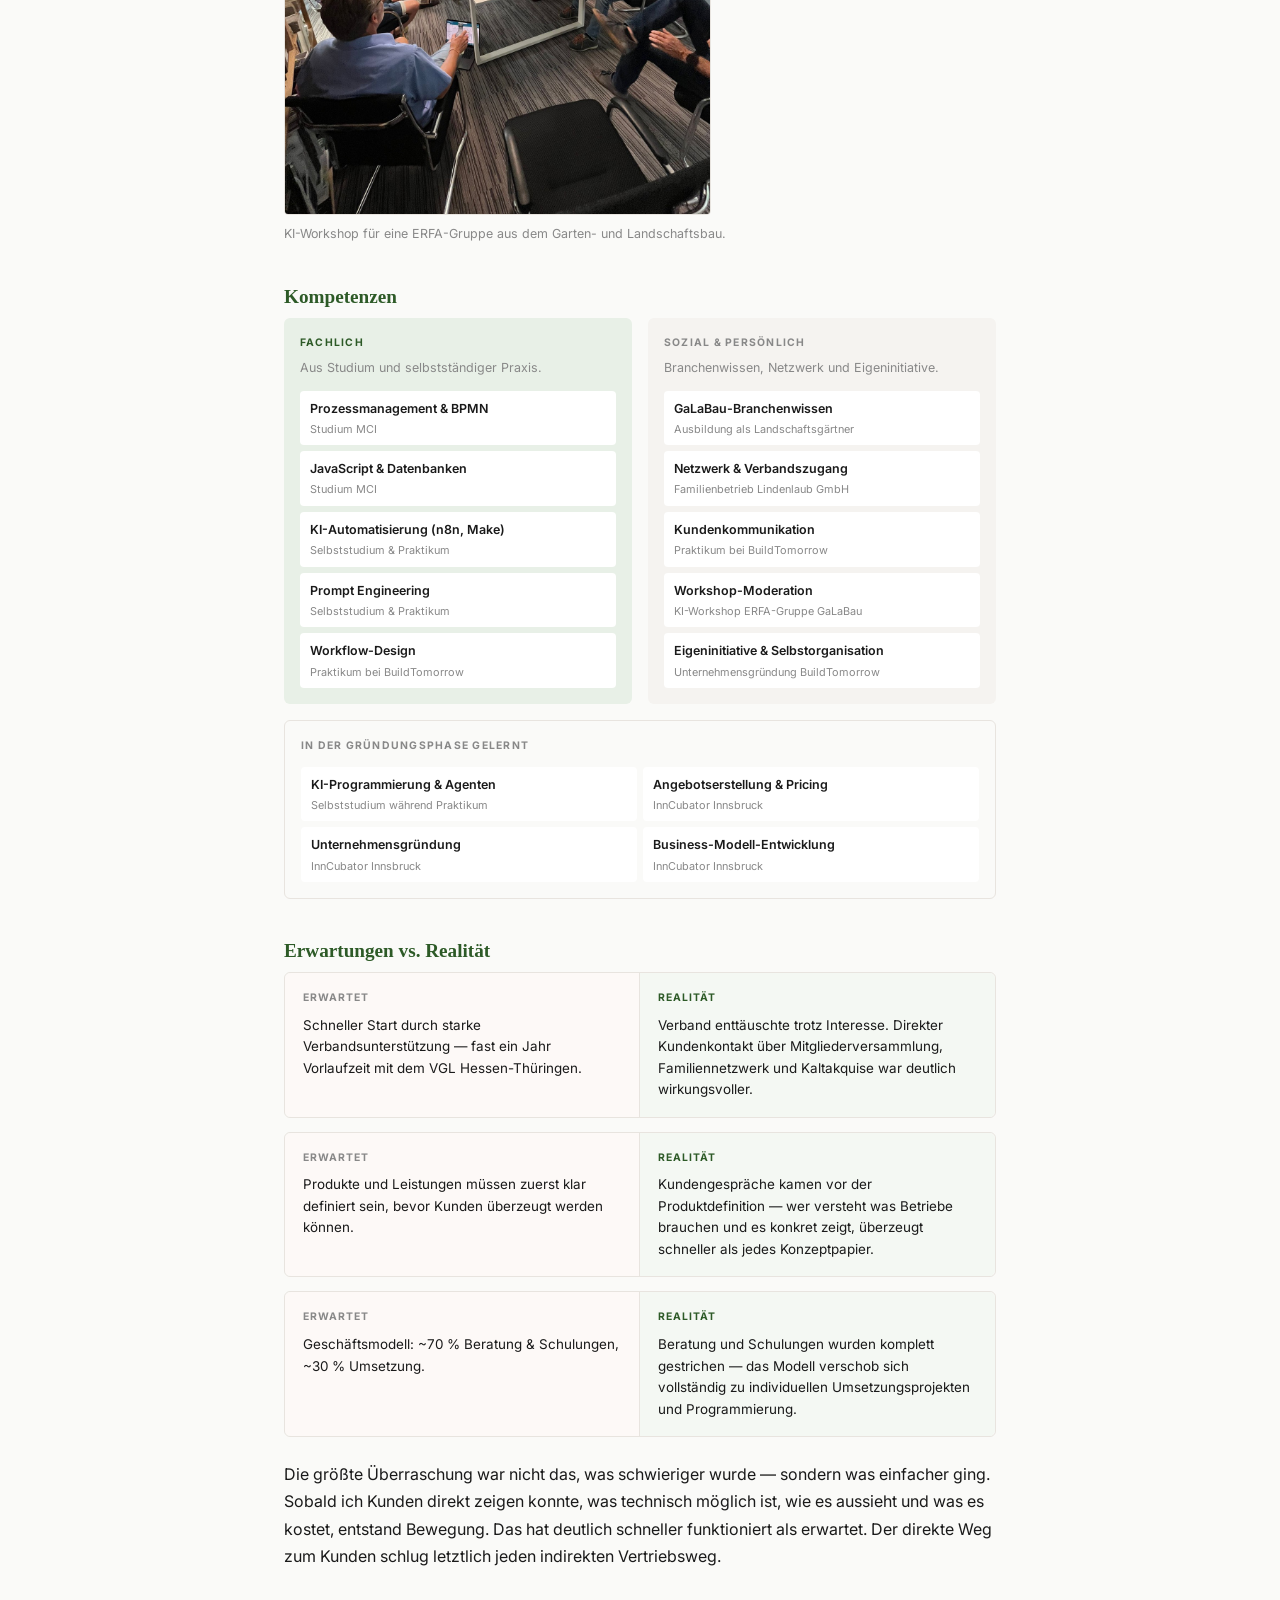
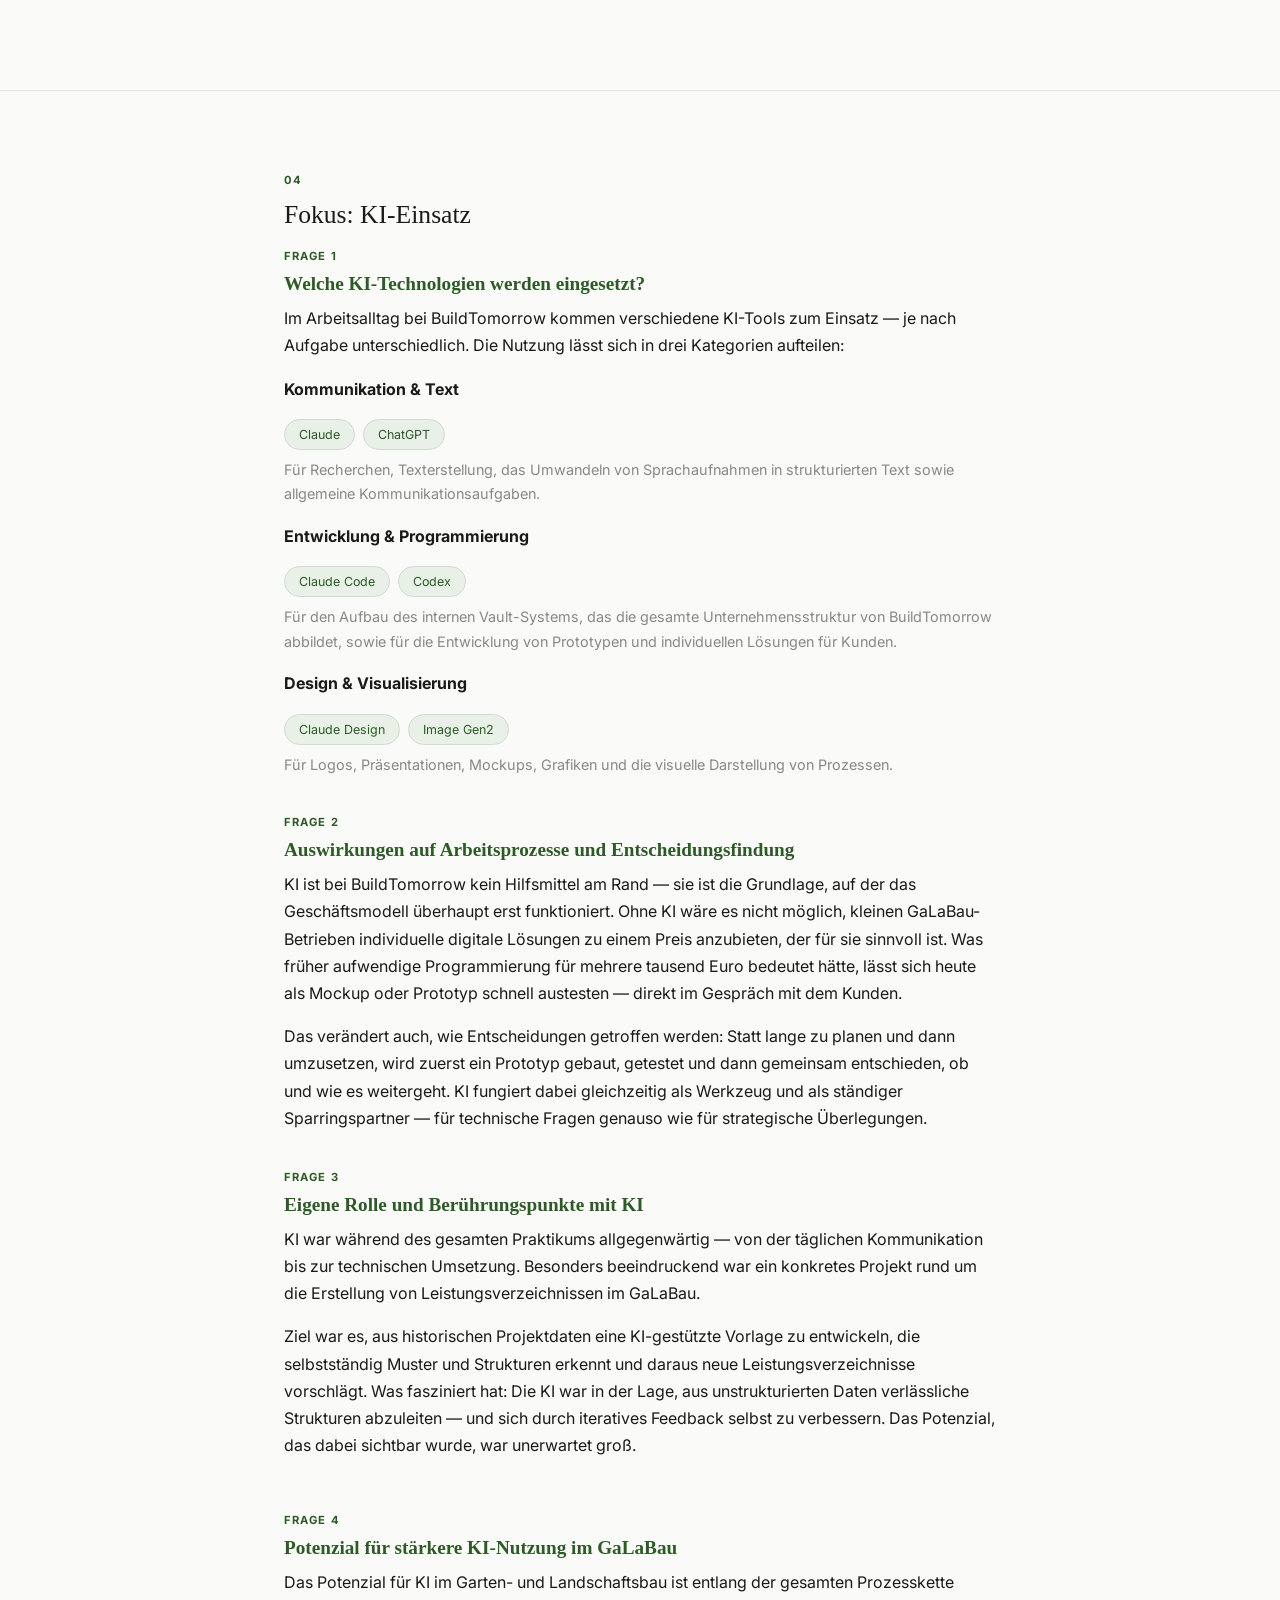
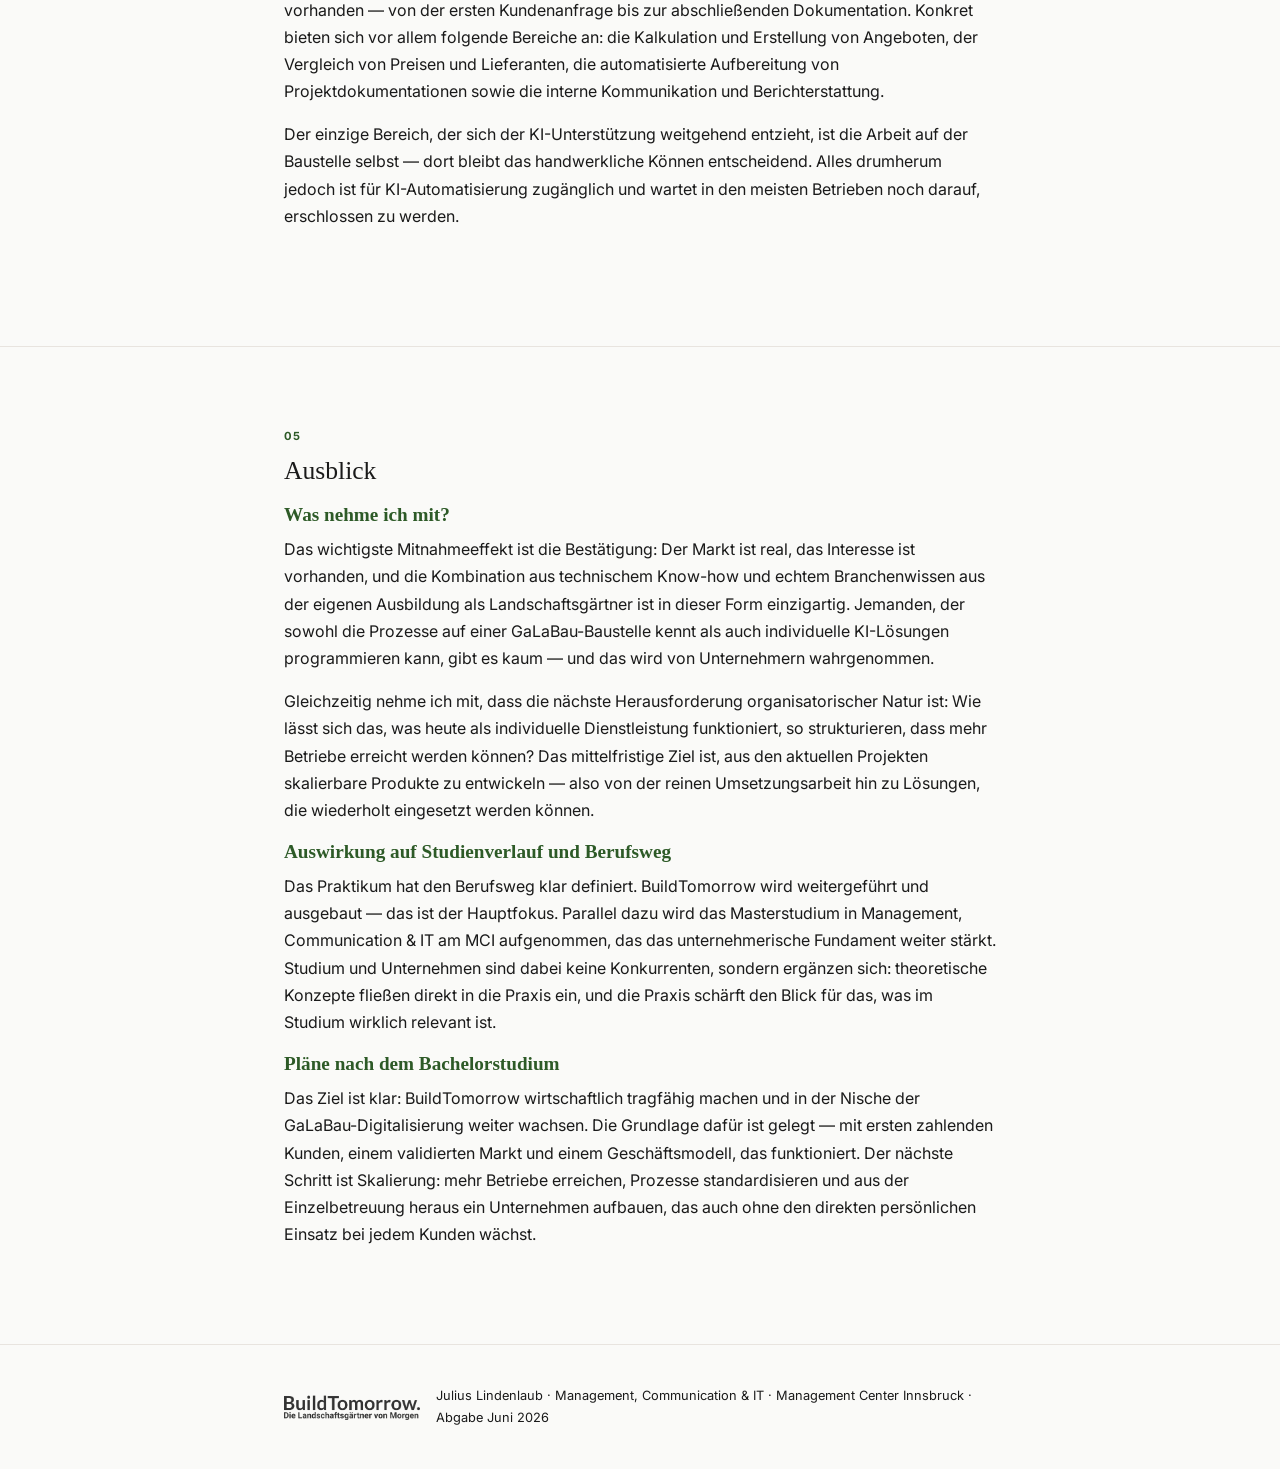
==== commit c72ac4d8: "feat: rework hero and freistellen portrait - Hero: "BuildTomorrow" aus Untertitel entfernt (nur Zeit" ====
--- a/main.html
+++ b/main.html
@@ -4,7 +4,7 @@
   <meta charset="UTF-8">
   <meta name="viewport" content="width=device-width, initial-scale=1.0">
   <title>Praktikumsbericht – Julius Lindenlaub</title>
-  <link rel="stylesheet" href="style.css?v=6">
+  <link rel="stylesheet" href="style.css?v=7">
   <script>if ('scrollRestoration' in history) { history.scrollRestoration = 'manual'; } window.scrollTo(0, 0);</script>
 </head>
 <body>
@@ -28,9 +28,10 @@
       <div class="hero-text">
         <p class="label">Praktikumsbericht · Management Center Innsbruck</p>
         <h1>Julius Lindenlaub</h1>
-        <p class="hero-sub">BuildTomorrow · März 2026 – Juni 2026</p>
-      </div>
-      <img class="hero-portrait" src="assets/screenshots/julius-portrait.jpeg" alt="Porträt von Julius Lindenlaub">
+        <p class="hero-sub">März 2026 – Juni 2026</p>
+        <img class="hero-logo" src="assets/screenshots/buildtomorrow-logo.png" alt="BuildTomorrow – Die Landschaftsgärtner von Morgen">
+      </div>
+      <img class="hero-portrait" src="assets/screenshots/julius-portrait.png" alt="Porträt von Julius Lindenlaub">
     </div>
   </div>
 
@@ -41,7 +42,6 @@
       <h2>Unternehmen &amp; Erwartungen</h2>
 
       <h3>Was ist BuildTomorrow?</h3>
-      <img class="about-logo" src="assets/screenshots/buildtomorrow-logo.png" alt="BuildTomorrow – Die Landschaftsgärtner von Morgen">
       <p class="lead-in">
         Digitalisierungsagentur für GaLaBau-Betriebe (Garten- und Landschaftsbau).
         Wir helfen kleinen und mittelständischen Betrieben dabei,
--- a/style.css
+++ b/style.css
@@ -58,13 +58,13 @@
 .feature-list li strong { color: var(--text); }
 .lead-in { margin-bottom: 0.75rem; }
 
-/* ── Abschnitts-Logo ─────────────────────────────── */
-.about-logo {
-  height: 34px;
+/* ── Hero-Logo ───────────────────────────────────── */
+.hero-logo {
+  height: 30px;
   width: auto;
   border: none;
   border-radius: 0;
-  margin-bottom: 18px;
+  margin-top: 18px;
   display: block;
 }
 .label {
@@ -140,12 +140,11 @@
 .hero-text { flex: 1 1 320px; }
 .hero-portrait {
   flex: 0 0 auto;
-  width: 160px;
-  height: 160px;
-  border-radius: 50%;
-  object-fit: cover;
-  object-position: center 30%;
-  border: 1px solid var(--border);
+  width: 230px;
+  height: auto;
+  border: none;
+  border-radius: 0;
+  align-self: center;
 }
 
 /* ── Section Headers ─────────────────────────────── */
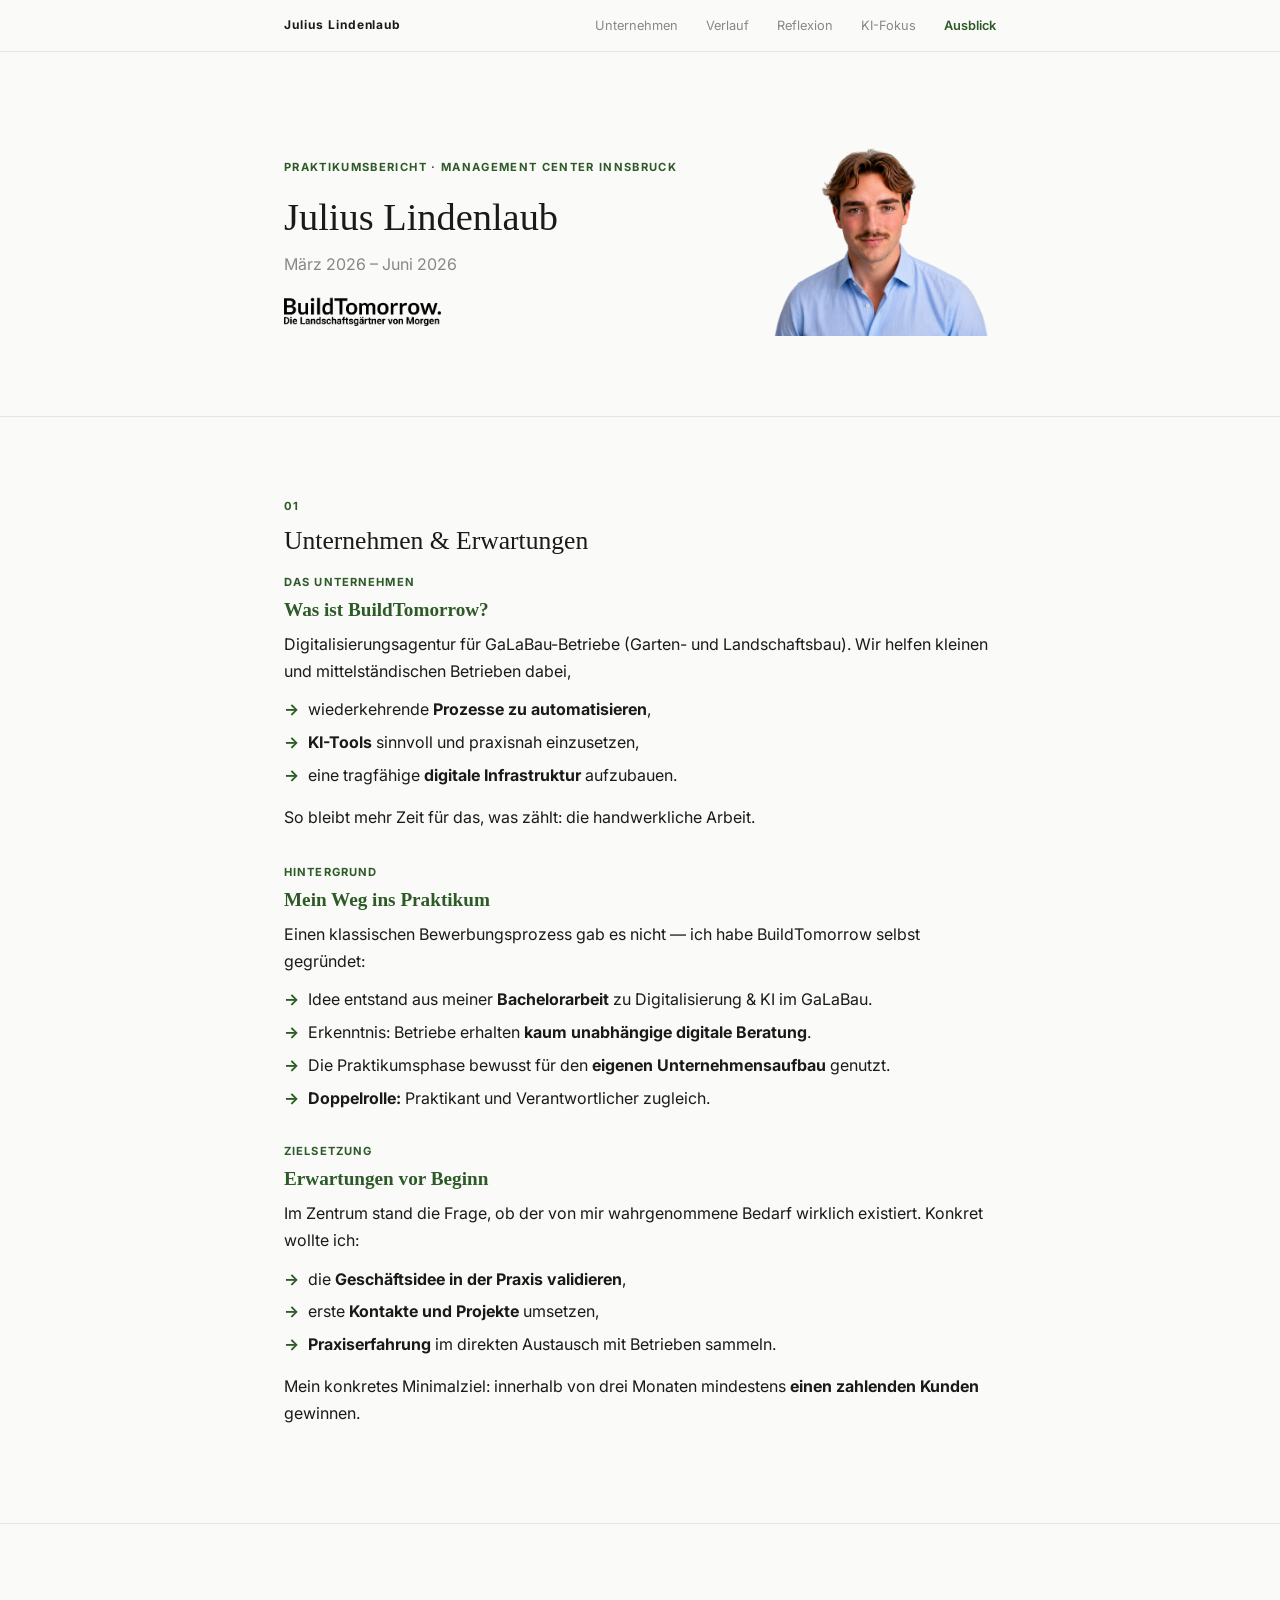
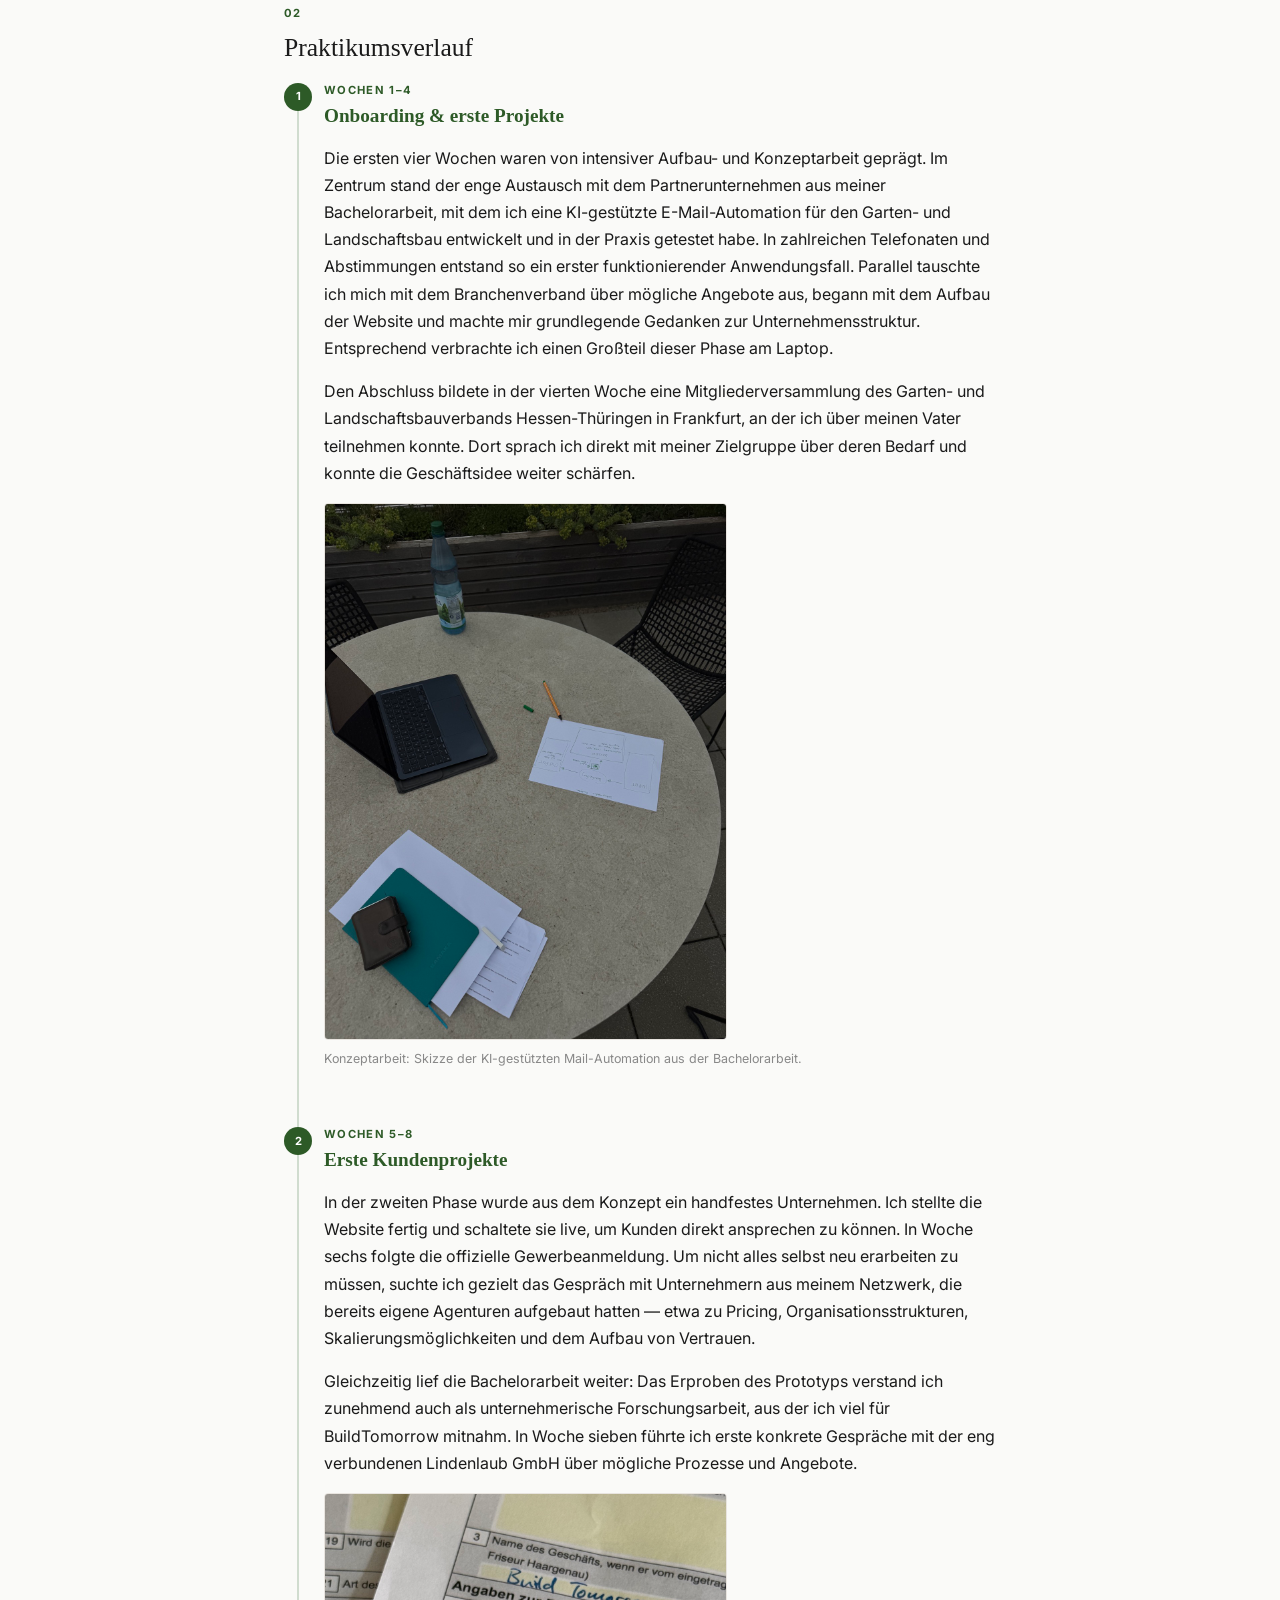
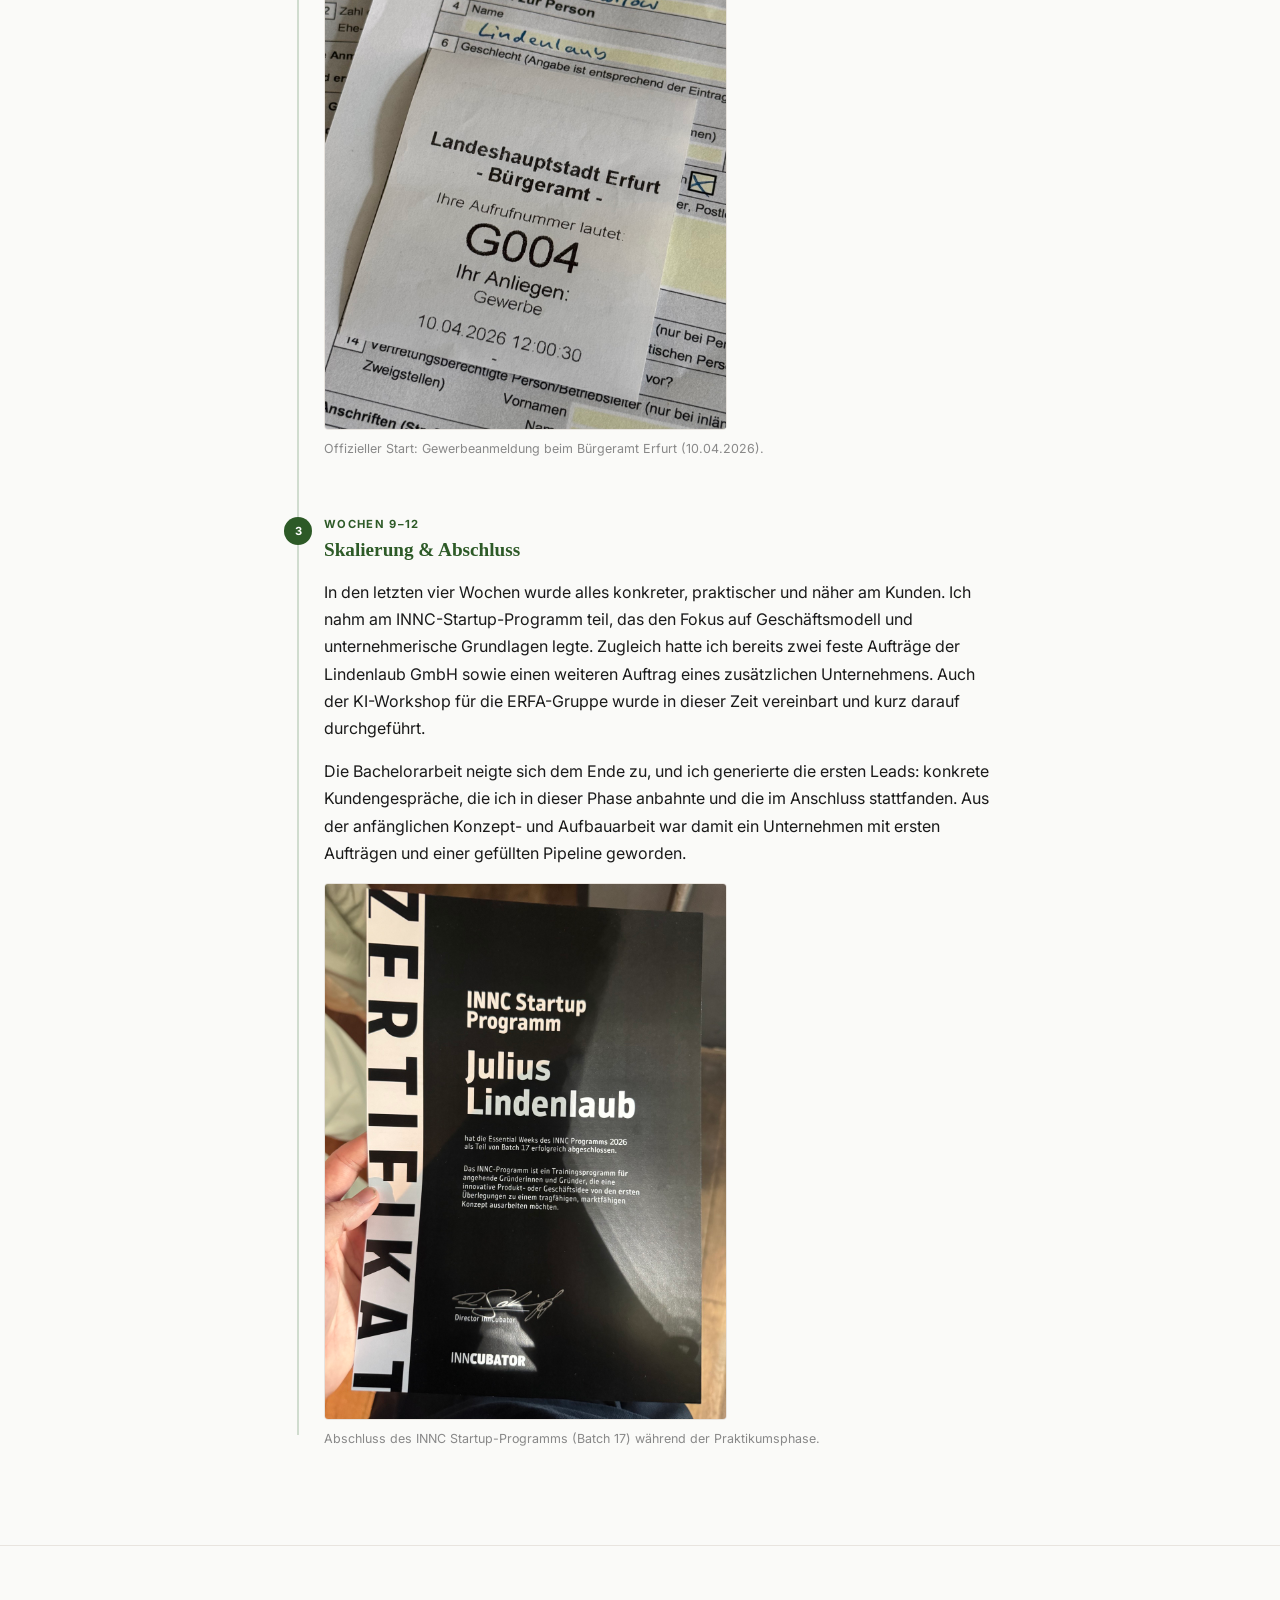
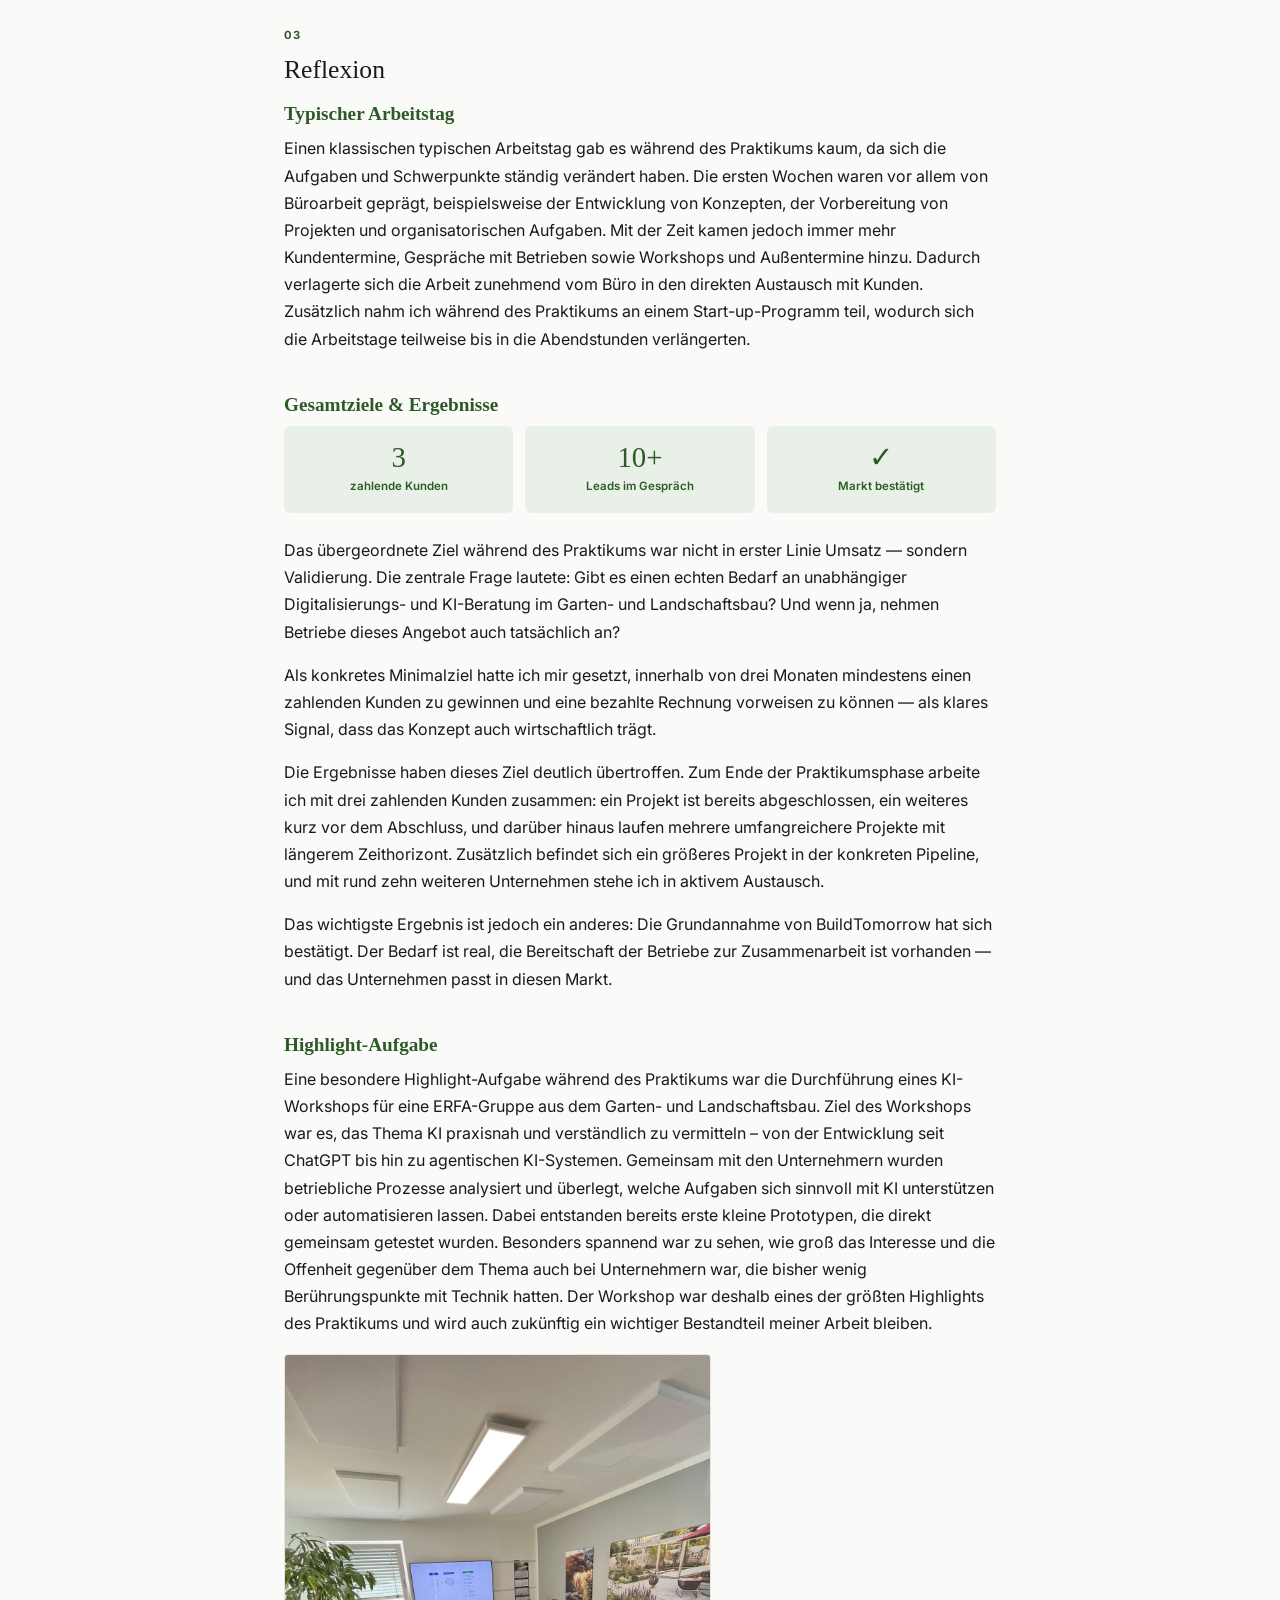
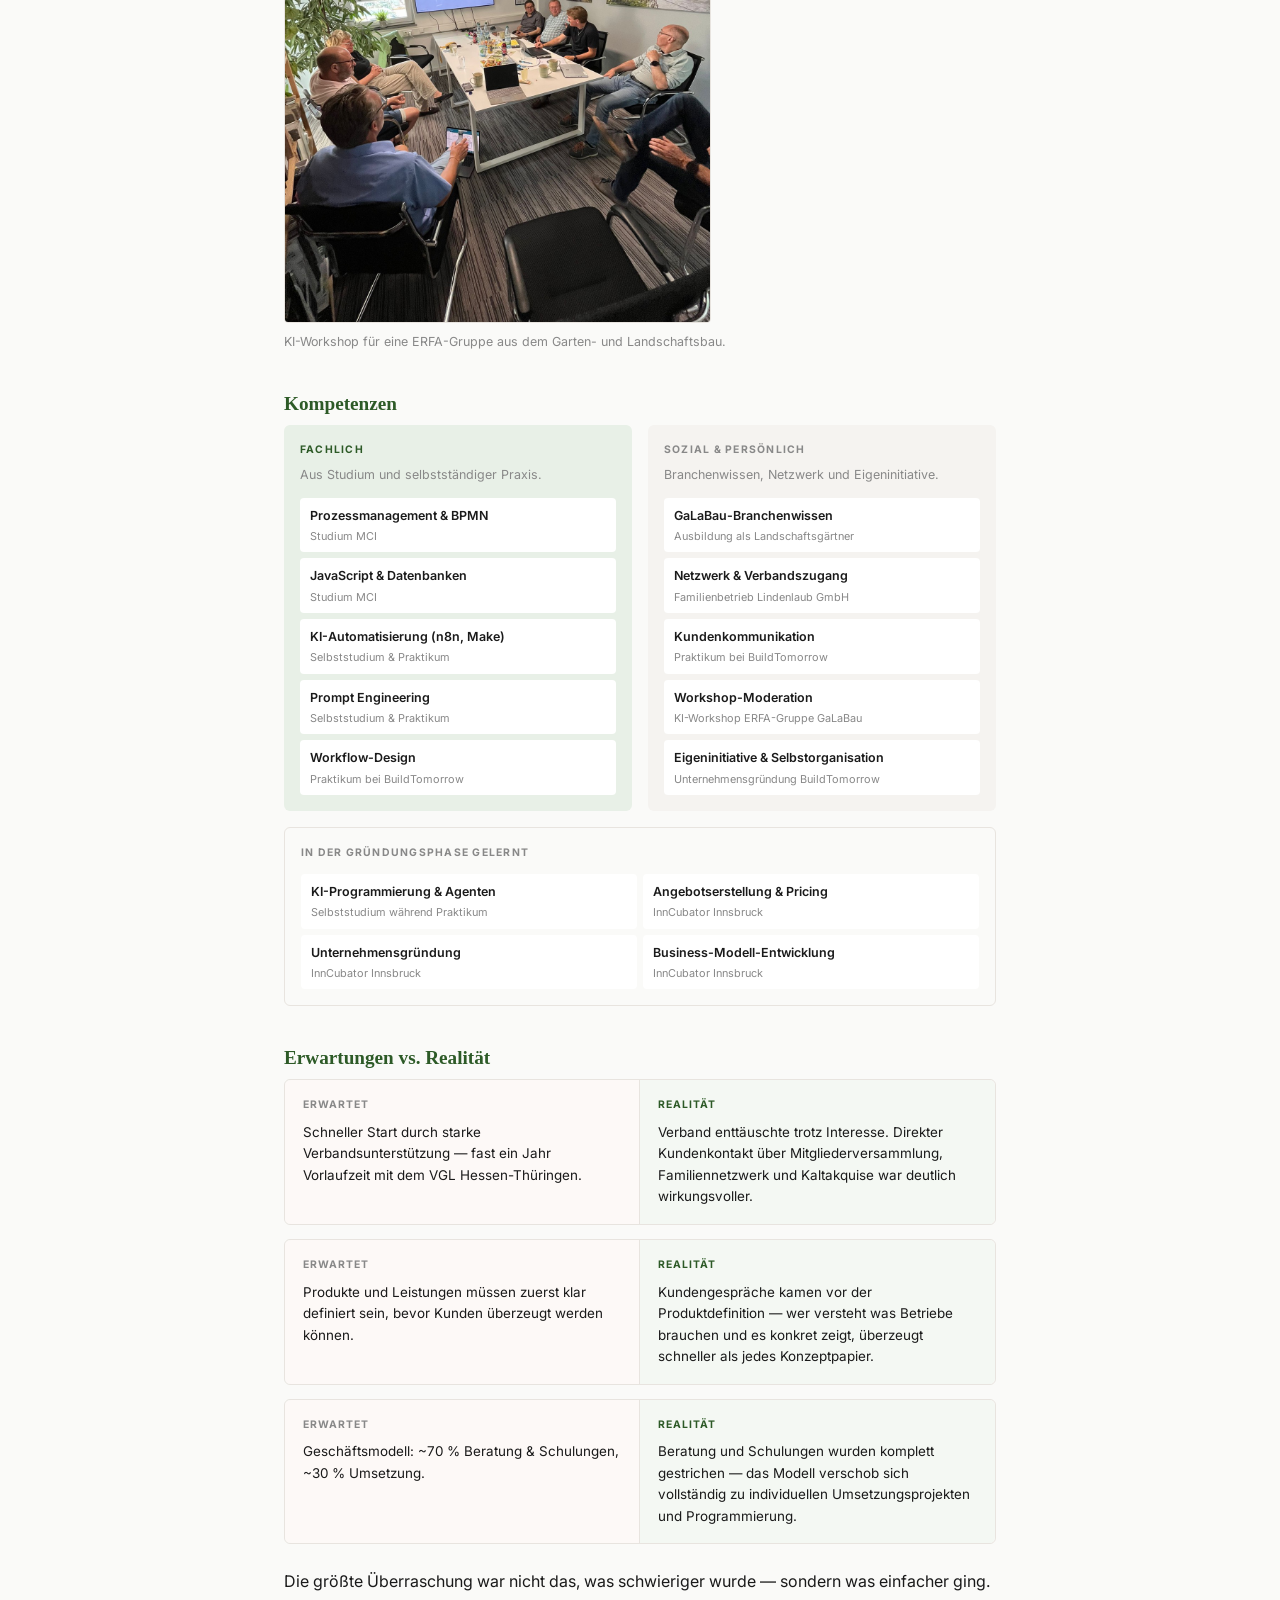
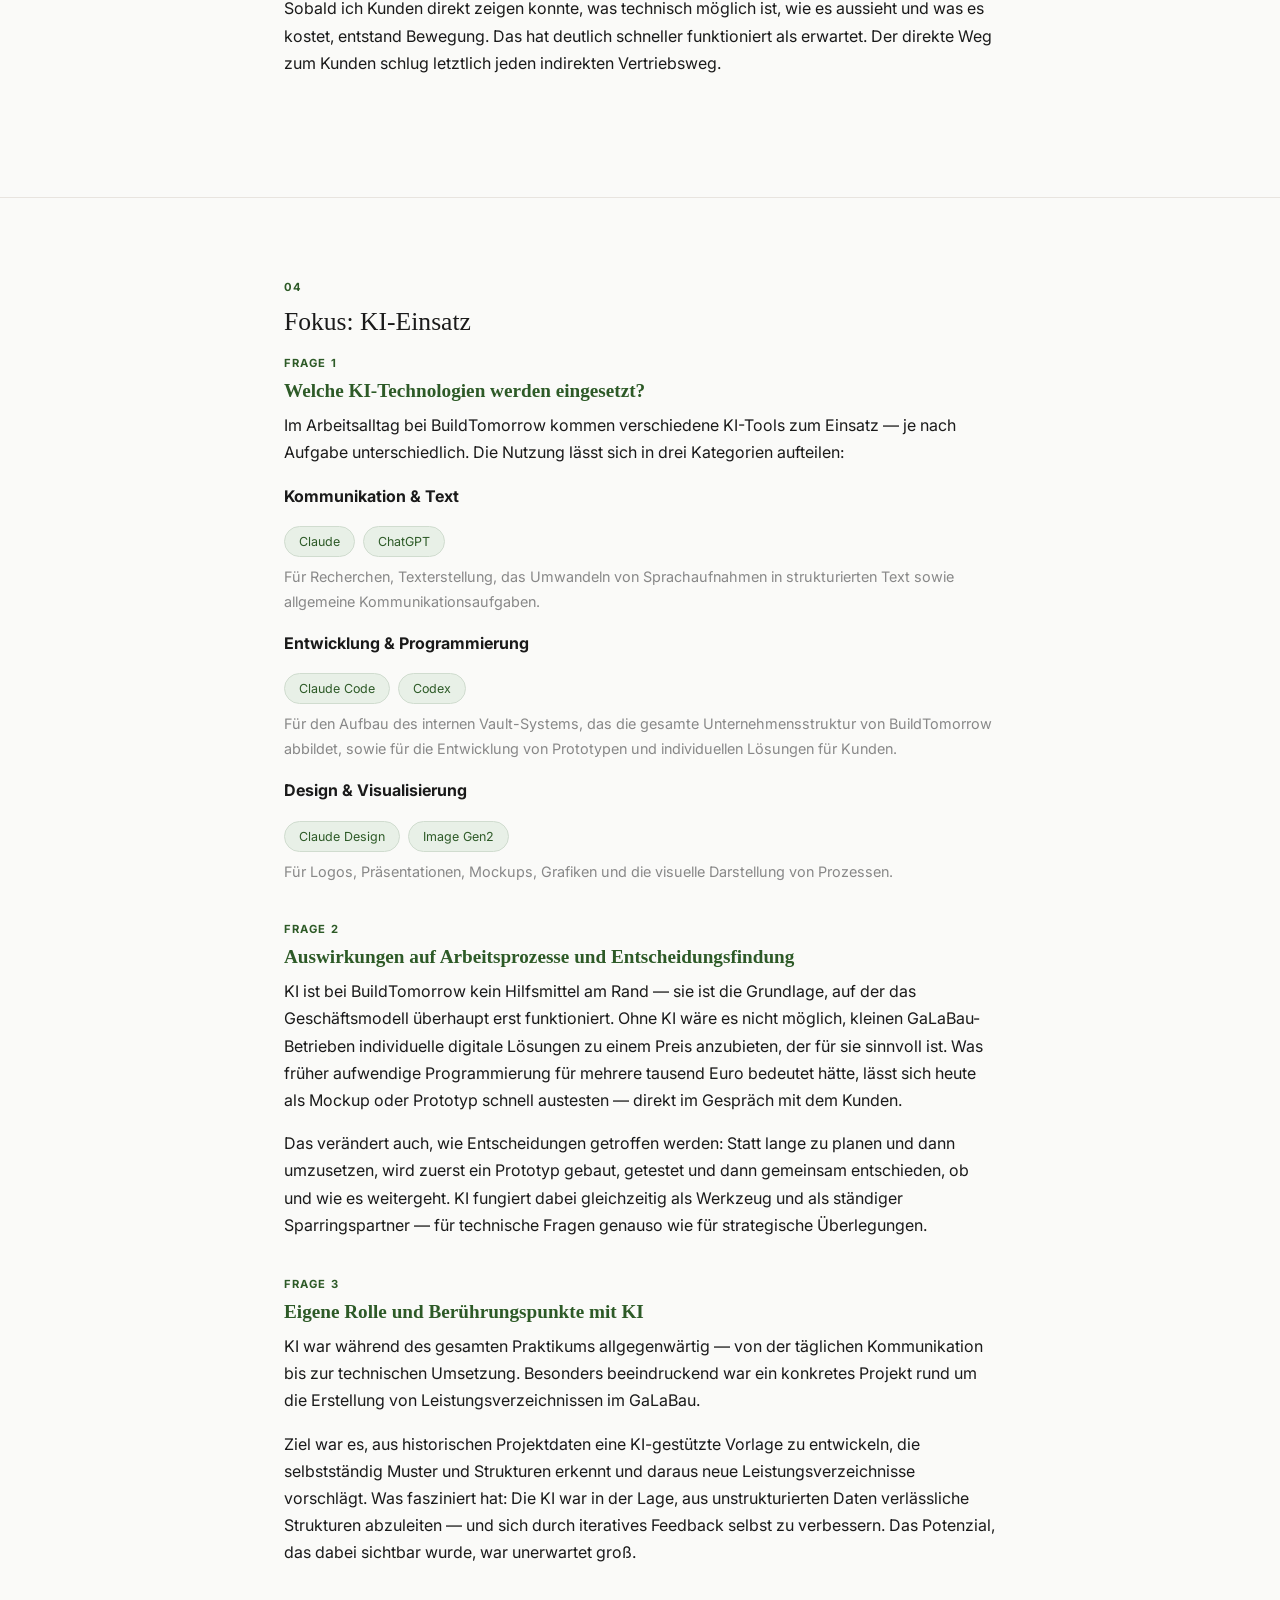
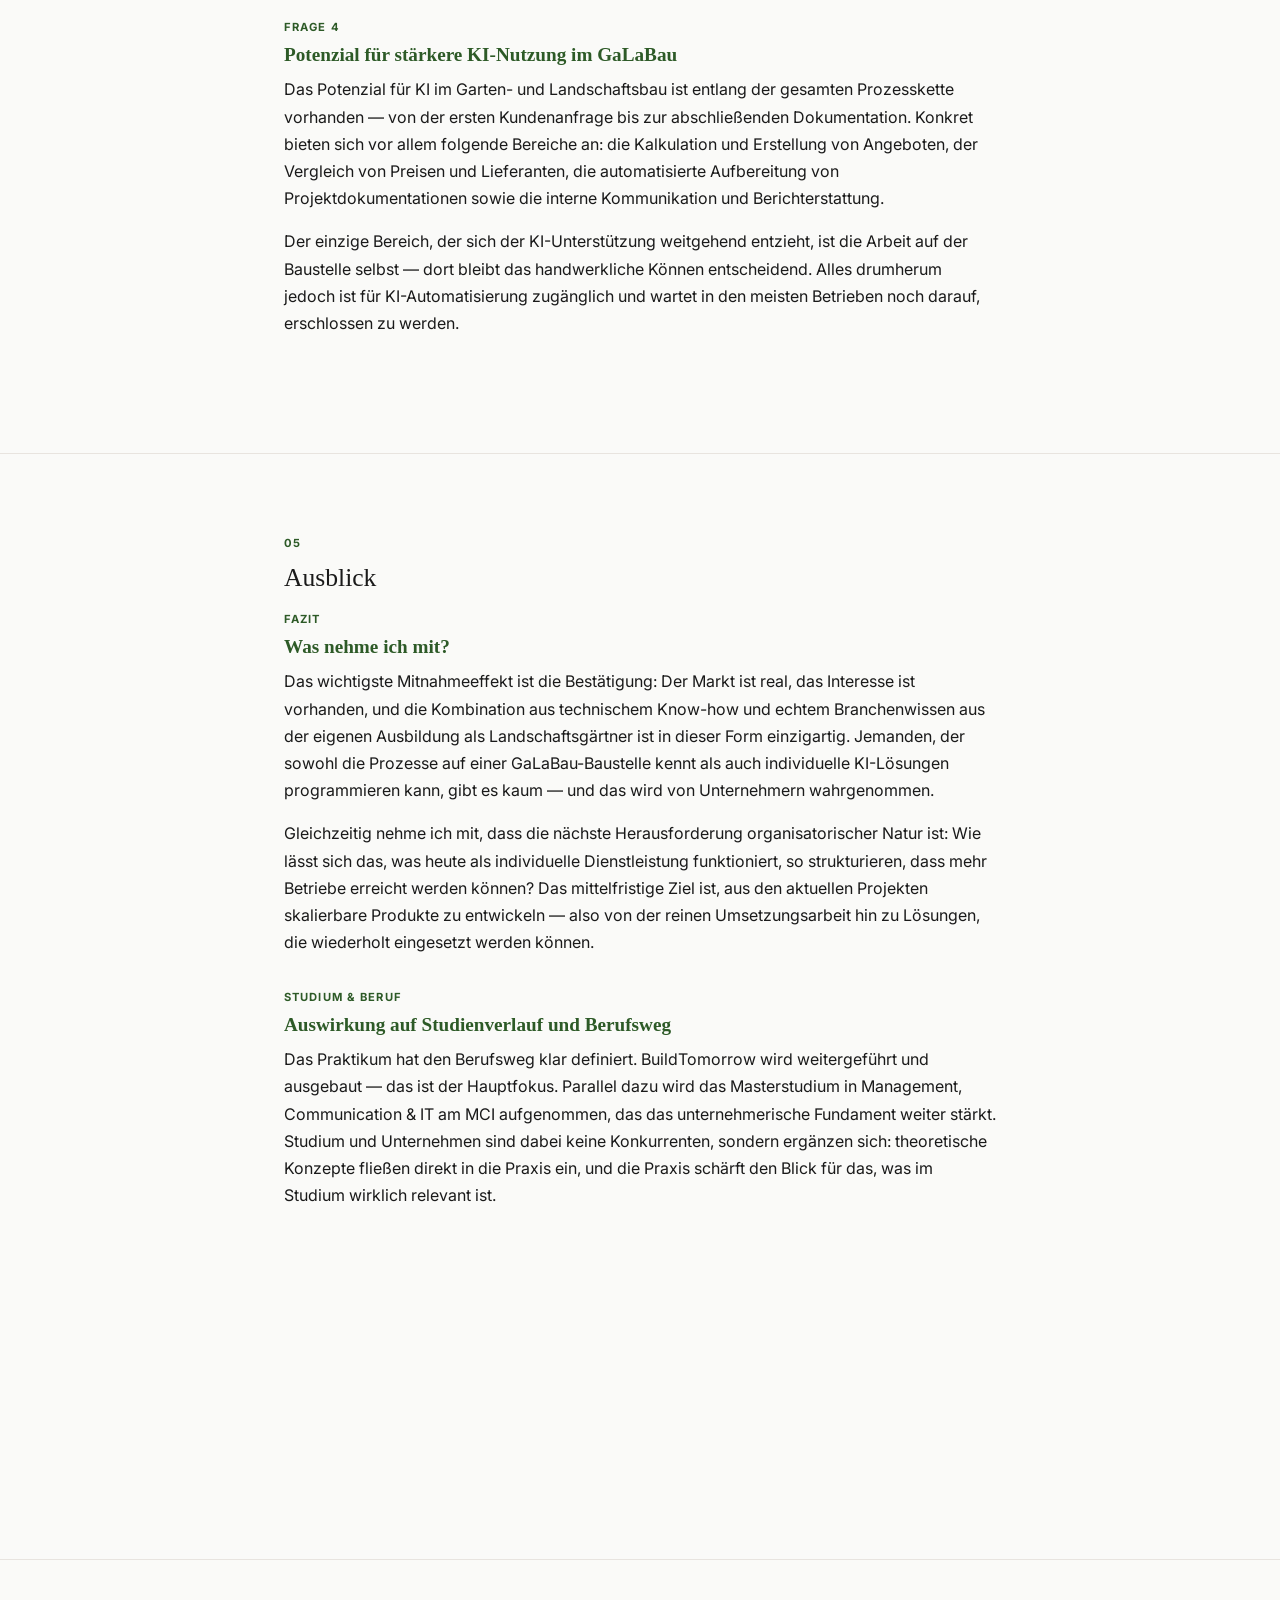
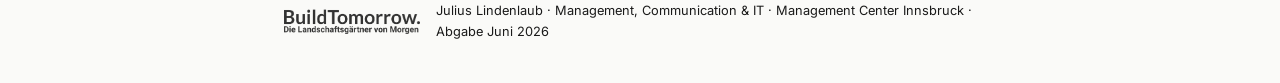
==== commit 1585c93c: "style: hover-Streifen und Eyebrow-Labels auf Abschnitt 01 und 05 - Wiederverwendbare Klassen .hover-" ====
--- a/main.html
+++ b/main.html
@@ -4,7 +4,7 @@
   <meta charset="UTF-8">
   <meta name="viewport" content="width=device-width, initial-scale=1.0">
   <title>Praktikumsbericht – Julius Lindenlaub</title>
-  <link rel="stylesheet" href="style.css?v=7">
+  <link rel="stylesheet" href="style.css?v=8">
   <script>if ('scrollRestoration' in history) { history.scrollRestoration = 'manual'; } window.scrollTo(0, 0);</script>
 </head>
 <body>
@@ -41,44 +41,53 @@
       <p class="section-number">01</p>
       <h2>Unternehmen &amp; Erwartungen</h2>
 
-      <h3>Was ist BuildTomorrow?</h3>
-      <p class="lead-in">
-        Digitalisierungsagentur für GaLaBau-Betriebe (Garten- und Landschaftsbau).
-        Wir helfen kleinen und mittelständischen Betrieben dabei,
-      </p>
-      <ul class="feature-list">
-        <li>wiederkehrende <strong>Prozesse zu automatisieren</strong>,</li>
-        <li><strong>KI-Tools</strong> sinnvoll und praxisnah einzusetzen,</li>
-        <li>eine tragfähige <strong>digitale Infrastruktur</strong> aufzubauen.</li>
-      </ul>
-      <p>So bleibt mehr Zeit für das, was zählt: die handwerkliche Arbeit.</p>
-
-      <h3>Mein Weg ins Praktikum</h3>
-      <p class="lead-in">
-        Einen klassischen Bewerbungsprozess gab es nicht — ich habe BuildTomorrow
-        selbst gegründet:
-      </p>
-      <ul class="feature-list">
-        <li>Idee entstand aus meiner <strong>Bachelorarbeit</strong> zu Digitalisierung &amp; KI im GaLaBau.</li>
-        <li>Erkenntnis: Betriebe erhalten <strong>kaum unabhängige digitale Beratung</strong>.</li>
-        <li>Die Praktikumsphase bewusst für den <strong>eigenen Unternehmensaufbau</strong> genutzt.</li>
-        <li><strong>Doppelrolle:</strong> Praktikant und Verantwortlicher zugleich.</li>
-      </ul>
-
-      <h3>Erwartungen vor Beginn</h3>
-      <p class="lead-in">
-        Im Zentrum stand die Frage, ob der von mir wahrgenommene Bedarf wirklich
-        existiert. Konkret wollte ich:
-      </p>
-      <ul class="feature-list">
-        <li>die <strong>Geschäftsidee in der Praxis validieren</strong>,</li>
-        <li>erste <strong>Kontakte und Projekte</strong> umsetzen,</li>
-        <li><strong>Praxiserfahrung</strong> im direkten Austausch mit Betrieben sammeln.</li>
-      </ul>
-      <p>
-        Mein konkretes Minimalziel: innerhalb von drei Monaten mindestens
-        <strong>einen zahlenden Kunden</strong> gewinnen.
-      </p>
+      <div class="hover-stripe fade-in">
+        <p class="eyebrow">Das Unternehmen</p>
+        <h3>Was ist BuildTomorrow?</h3>
+        <p class="lead-in">
+          Digitalisierungsagentur für GaLaBau-Betriebe (Garten- und Landschaftsbau).
+          Wir helfen kleinen und mittelständischen Betrieben dabei,
+        </p>
+        <ul class="feature-list">
+          <li>wiederkehrende <strong>Prozesse zu automatisieren</strong>,</li>
+          <li><strong>KI-Tools</strong> sinnvoll und praxisnah einzusetzen,</li>
+          <li>eine tragfähige <strong>digitale Infrastruktur</strong> aufzubauen.</li>
+        </ul>
+        <p>So bleibt mehr Zeit für das, was zählt: die handwerkliche Arbeit.</p>
+      </div>
+
+      <div class="hover-stripe fade-in">
+        <p class="eyebrow">Hintergrund</p>
+        <h3>Mein Weg ins Praktikum</h3>
+        <p class="lead-in">
+          Einen klassischen Bewerbungsprozess gab es nicht — ich habe BuildTomorrow
+          selbst gegründet:
+        </p>
+        <ul class="feature-list">
+          <li>Idee entstand aus meiner <strong>Bachelorarbeit</strong> zu Digitalisierung &amp; KI im GaLaBau.</li>
+          <li>Erkenntnis: Betriebe erhalten <strong>kaum unabhängige digitale Beratung</strong>.</li>
+          <li>Die Praktikumsphase bewusst für den <strong>eigenen Unternehmensaufbau</strong> genutzt.</li>
+          <li><strong>Doppelrolle:</strong> Praktikant und Verantwortlicher zugleich.</li>
+        </ul>
+      </div>
+
+      <div class="hover-stripe fade-in">
+        <p class="eyebrow">Zielsetzung</p>
+        <h3>Erwartungen vor Beginn</h3>
+        <p class="lead-in">
+          Im Zentrum stand die Frage, ob der von mir wahrgenommene Bedarf wirklich
+          existiert. Konkret wollte ich:
+        </p>
+        <ul class="feature-list">
+          <li>die <strong>Geschäftsidee in der Praxis validieren</strong>,</li>
+          <li>erste <strong>Kontakte und Projekte</strong> umsetzen,</li>
+          <li><strong>Praxiserfahrung</strong> im direkten Austausch mit Betrieben sammeln.</li>
+        </ul>
+        <p>
+          Mein konkretes Minimalziel: innerhalb von drei Monaten mindestens
+          <strong>einen zahlenden Kunden</strong> gewinnen.
+        </p>
+      </div>
 
     </div>
   </section>
@@ -528,45 +537,54 @@
       <p class="section-number">05</p>
       <h2>Ausblick</h2>
 
-      <h3>Was nehme ich mit?</h3>
-      <p>
-        Das wichtigste Mitnahmeeffekt ist die Bestätigung: Der Markt ist real, das
-        Interesse ist vorhanden, und die Kombination aus technischem Know-how und
-        echtem Branchenwissen aus der eigenen Ausbildung als Landschaftsgärtner ist
-        in dieser Form einzigartig. Jemanden, der sowohl die Prozesse auf einer
-        GaLaBau-Baustelle kennt als auch individuelle KI-Lösungen programmieren
-        kann, gibt es kaum — und das wird von Unternehmern wahrgenommen.
-      </p>
-      <p>
-        Gleichzeitig nehme ich mit, dass die nächste Herausforderung organisatorischer
-        Natur ist: Wie lässt sich das, was heute als individuelle Dienstleistung
-        funktioniert, so strukturieren, dass mehr Betriebe erreicht werden können?
-        Das mittelfristige Ziel ist, aus den aktuellen Projekten skalierbare Produkte
-        zu entwickeln — also von der reinen Umsetzungsarbeit hin zu Lösungen, die
-        wiederholt eingesetzt werden können.
-      </p>
-
-      <h3>Auswirkung auf Studienverlauf und Berufsweg</h3>
-      <p>
-        Das Praktikum hat den Berufsweg klar definiert. BuildTomorrow wird
-        weitergeführt und ausgebaut — das ist der Hauptfokus. Parallel dazu wird
-        das Masterstudium in Management, Communication &amp; IT am MCI aufgenommen,
-        das das unternehmerische Fundament weiter stärkt. Studium und Unternehmen
-        sind dabei keine Konkurrenten, sondern ergänzen sich: theoretische Konzepte
-        fließen direkt in die Praxis ein, und die Praxis schärft den Blick für das,
-        was im Studium wirklich relevant ist.
-      </p>
-
-      <h3>Pläne nach dem Bachelorstudium</h3>
-      <p>
-        Das Ziel ist klar: BuildTomorrow wirtschaftlich tragfähig machen und in der
-        Nische der GaLaBau-Digitalisierung weiter wachsen. Die Grundlage dafür ist
-        gelegt — mit ersten zahlenden Kunden, einem validierten Markt und einem
-        Geschäftsmodell, das funktioniert. Der nächste Schritt ist Skalierung:
-        mehr Betriebe erreichen, Prozesse standardisieren und aus der Einzelbetreuung
-        heraus ein Unternehmen aufbauen, das auch ohne den direkten persönlichen
-        Einsatz bei jedem Kunden wächst.
-      </p>
+      <div class="hover-stripe fade-in">
+        <p class="eyebrow">Fazit</p>
+        <h3>Was nehme ich mit?</h3>
+        <p>
+          Das wichtigste Mitnahmeeffekt ist die Bestätigung: Der Markt ist real, das
+          Interesse ist vorhanden, und die Kombination aus technischem Know-how und
+          echtem Branchenwissen aus der eigenen Ausbildung als Landschaftsgärtner ist
+          in dieser Form einzigartig. Jemanden, der sowohl die Prozesse auf einer
+          GaLaBau-Baustelle kennt als auch individuelle KI-Lösungen programmieren
+          kann, gibt es kaum — und das wird von Unternehmern wahrgenommen.
+        </p>
+        <p>
+          Gleichzeitig nehme ich mit, dass die nächste Herausforderung organisatorischer
+          Natur ist: Wie lässt sich das, was heute als individuelle Dienstleistung
+          funktioniert, so strukturieren, dass mehr Betriebe erreicht werden können?
+          Das mittelfristige Ziel ist, aus den aktuellen Projekten skalierbare Produkte
+          zu entwickeln — also von der reinen Umsetzungsarbeit hin zu Lösungen, die
+          wiederholt eingesetzt werden können.
+        </p>
+      </div>
+
+      <div class="hover-stripe fade-in">
+        <p class="eyebrow">Studium &amp; Beruf</p>
+        <h3>Auswirkung auf Studienverlauf und Berufsweg</h3>
+        <p>
+          Das Praktikum hat den Berufsweg klar definiert. BuildTomorrow wird
+          weitergeführt und ausgebaut — das ist der Hauptfokus. Parallel dazu wird
+          das Masterstudium in Management, Communication &amp; IT am MCI aufgenommen,
+          das das unternehmerische Fundament weiter stärkt. Studium und Unternehmen
+          sind dabei keine Konkurrenten, sondern ergänzen sich: theoretische Konzepte
+          fließen direkt in die Praxis ein, und die Praxis schärft den Blick für das,
+          was im Studium wirklich relevant ist.
+        </p>
+      </div>
+
+      <div class="hover-stripe fade-in">
+        <p class="eyebrow">Ausblick</p>
+        <h3>Pläne nach dem Bachelorstudium</h3>
+        <p>
+          Das Ziel ist klar: BuildTomorrow wirtschaftlich tragfähig machen und in der
+          Nische der GaLaBau-Digitalisierung weiter wachsen. Die Grundlage dafür ist
+          gelegt — mit ersten zahlenden Kunden, einem validierten Markt und einem
+          Geschäftsmodell, das funktioniert. Der nächste Schritt ist Skalierung:
+          mehr Betriebe erreichen, Prozesse standardisieren und aus der Einzelbetreuung
+          heraus ein Unternehmen aufbauen, das auch ohne den direkten persönlichen
+          Einsatz bei jedem Kunden wächst.
+        </p>
+      </div>
 
       <!-- Optional: Abschlussvideo -->
       <!--
--- a/style.css
+++ b/style.css
@@ -474,6 +474,25 @@
   border-left-color: var(--accent);
 }
 
+/* ── Hover-Streifen + Eyebrow (wiederverwendbar) ─── */
+.hover-stripe {
+  border-left: 3px solid transparent;
+  padding-left: 16px;
+  margin-left: -19px;
+  margin-bottom: 32px;
+  transition: border-left-color 0.2s ease;
+}
+.hover-stripe:last-child { margin-bottom: 0; }
+.hover-stripe:hover { border-left-color: var(--accent); }
+.eyebrow {
+  font-size: 0.7rem;
+  font-weight: 700;
+  letter-spacing: 0.1em;
+  text-transform: uppercase;
+  color: var(--accent);
+  margin-bottom: 6px;
+}
+
 /* ── Erwartungen vs. Realität Cards ─────────────── */
 .vs-stack { display: flex; flex-direction: column; gap: 14px; margin-bottom: 24px; }
 .vs-pair {
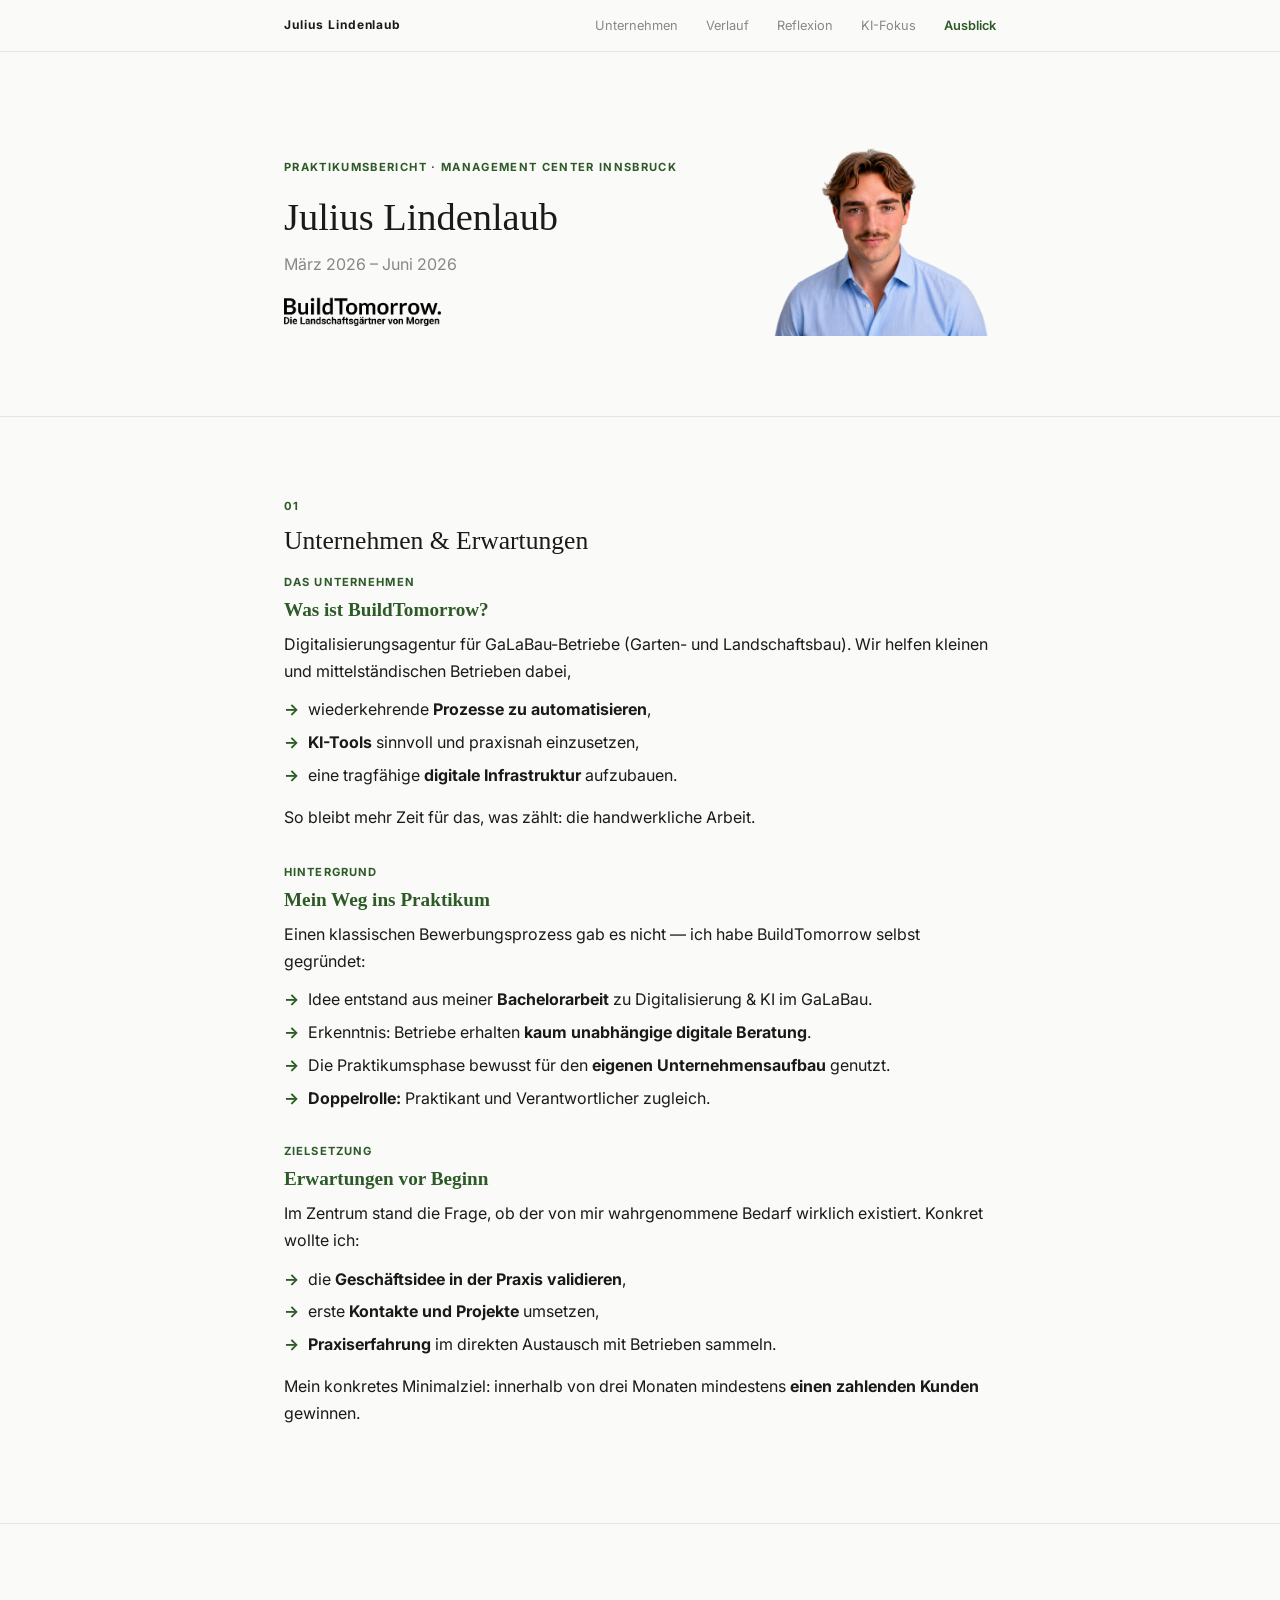
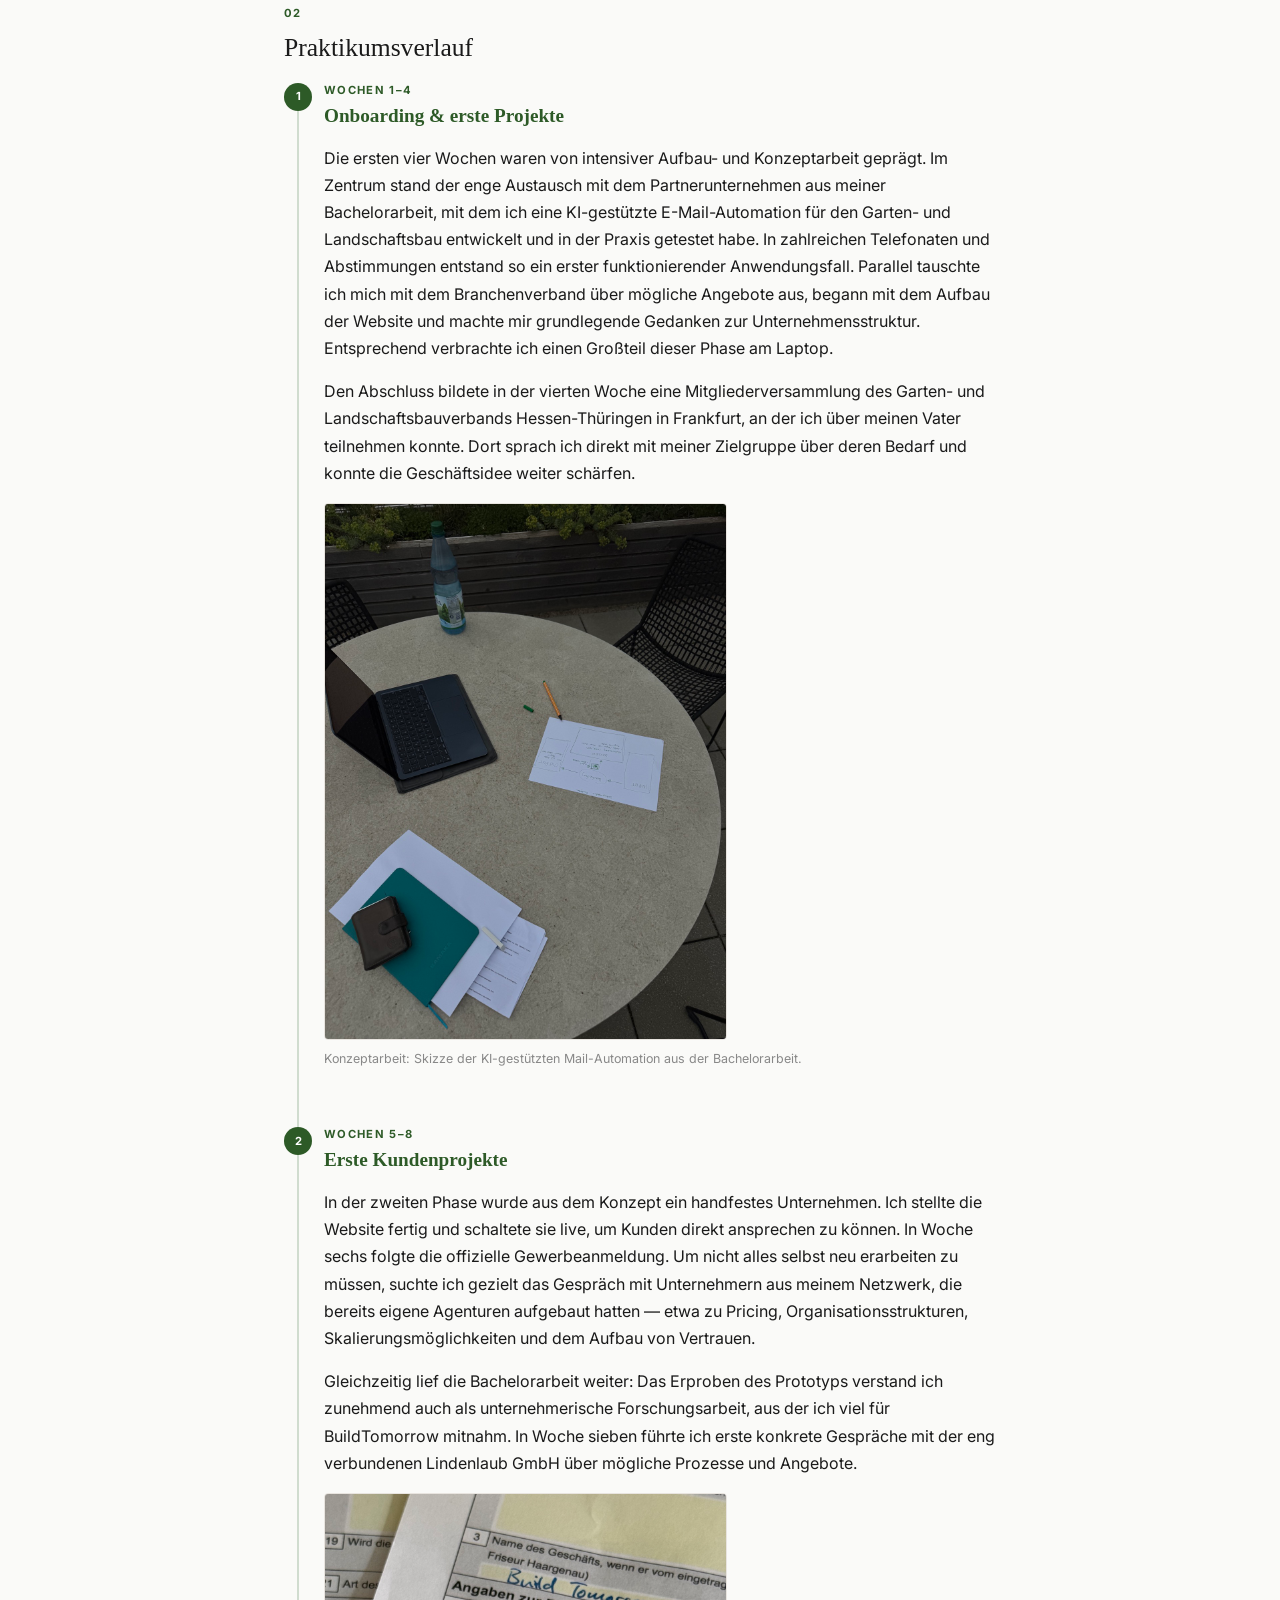
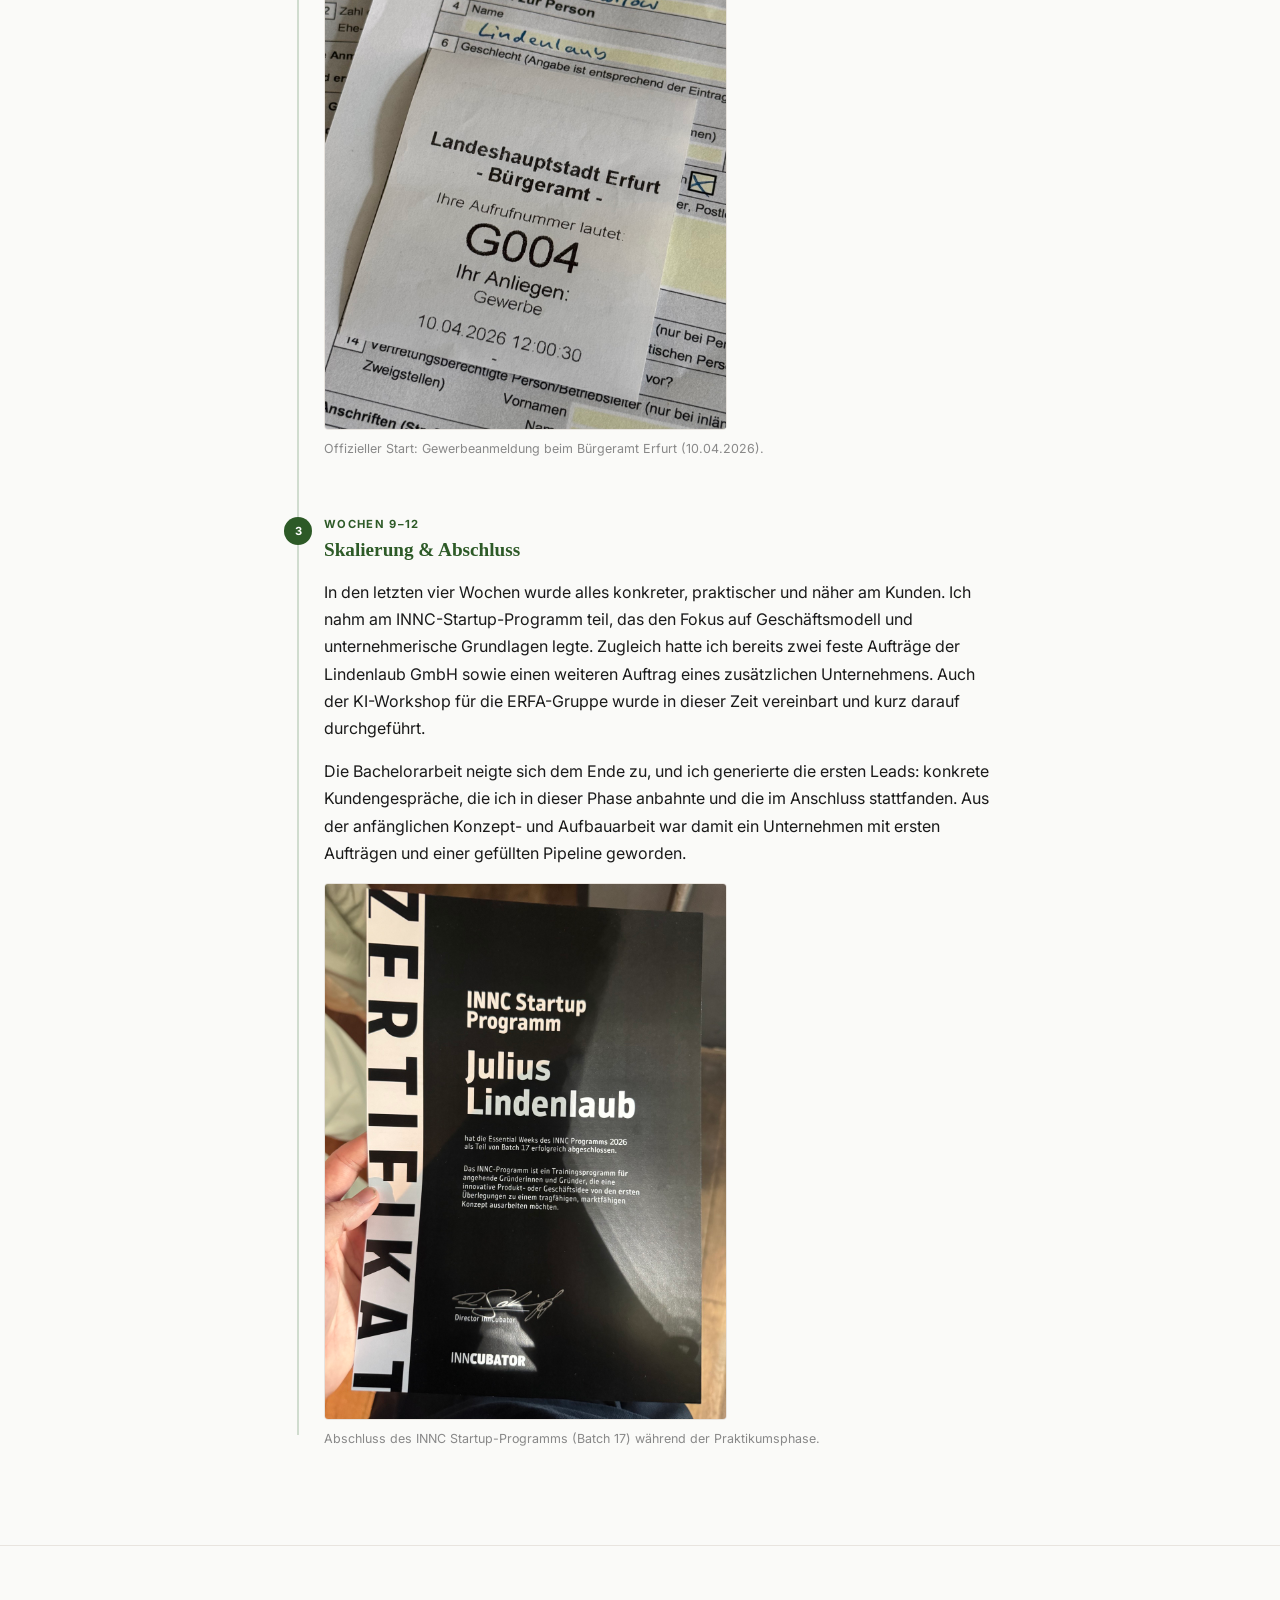
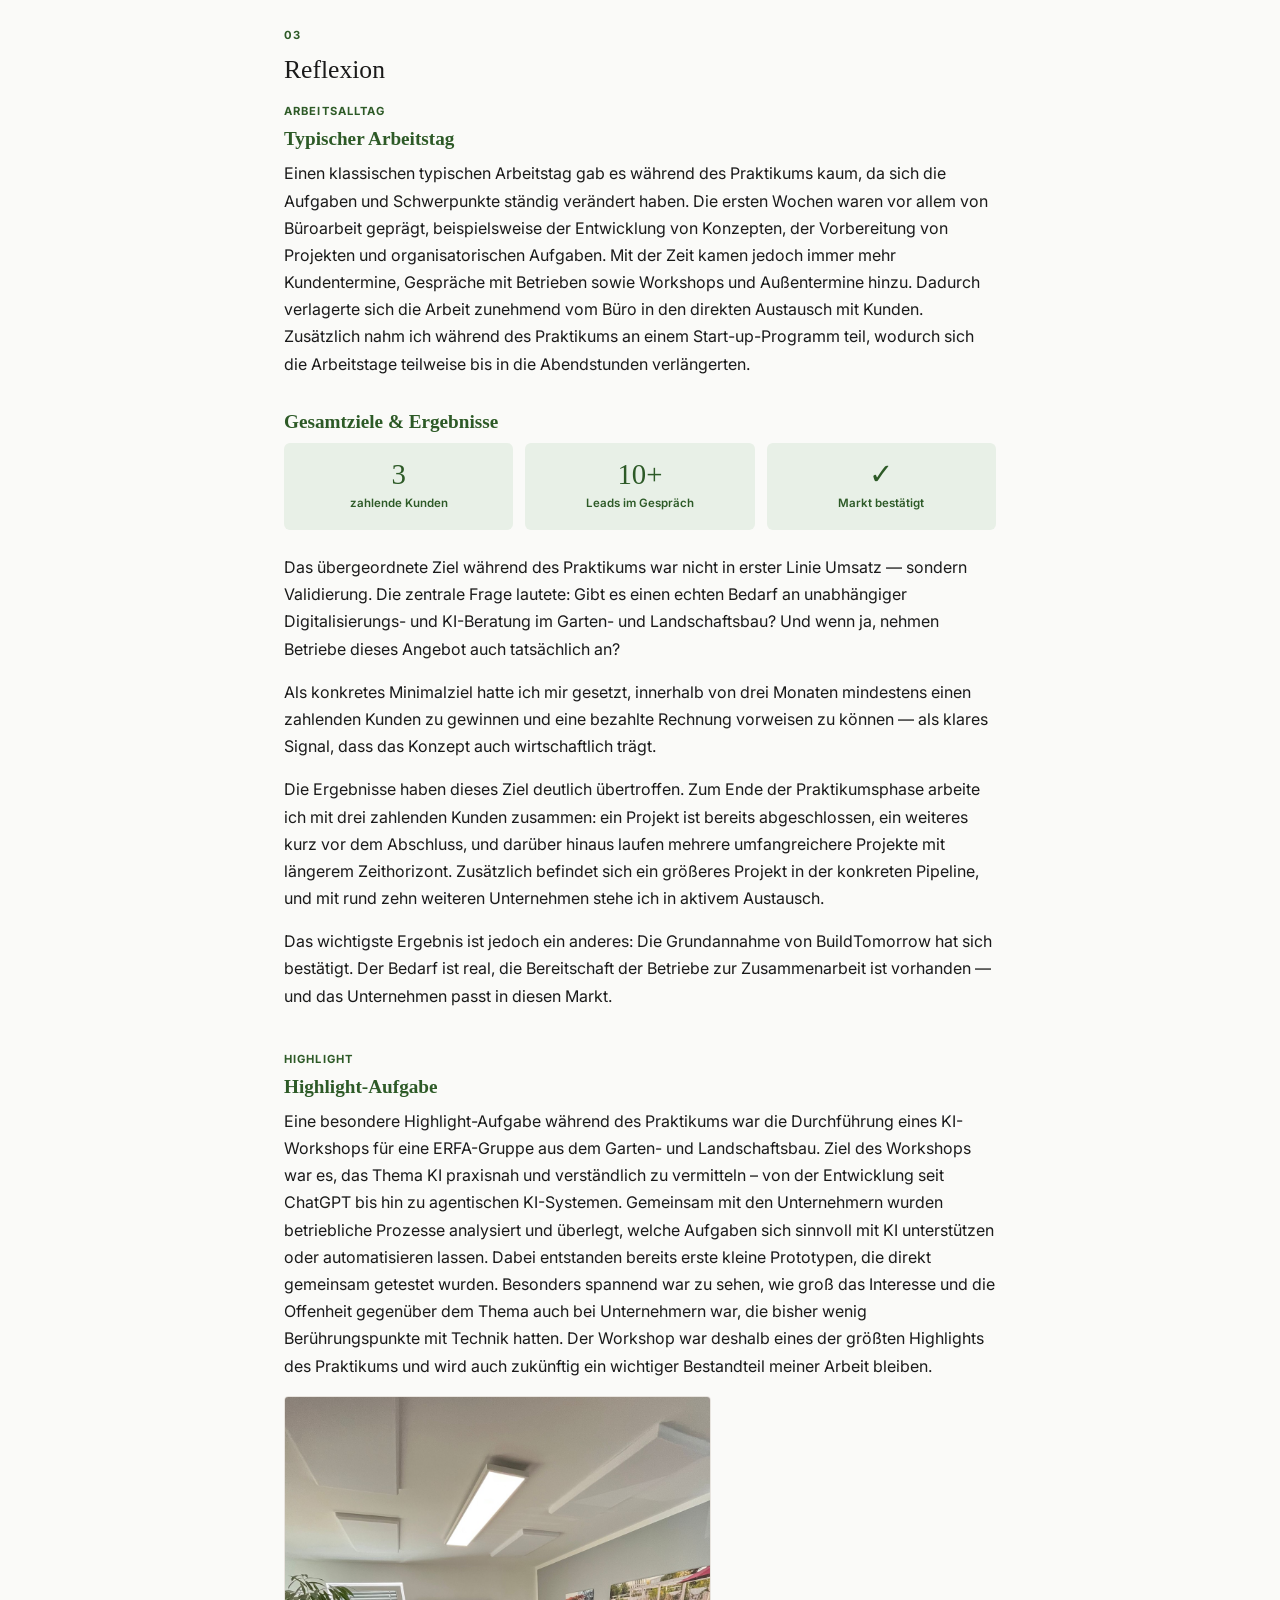
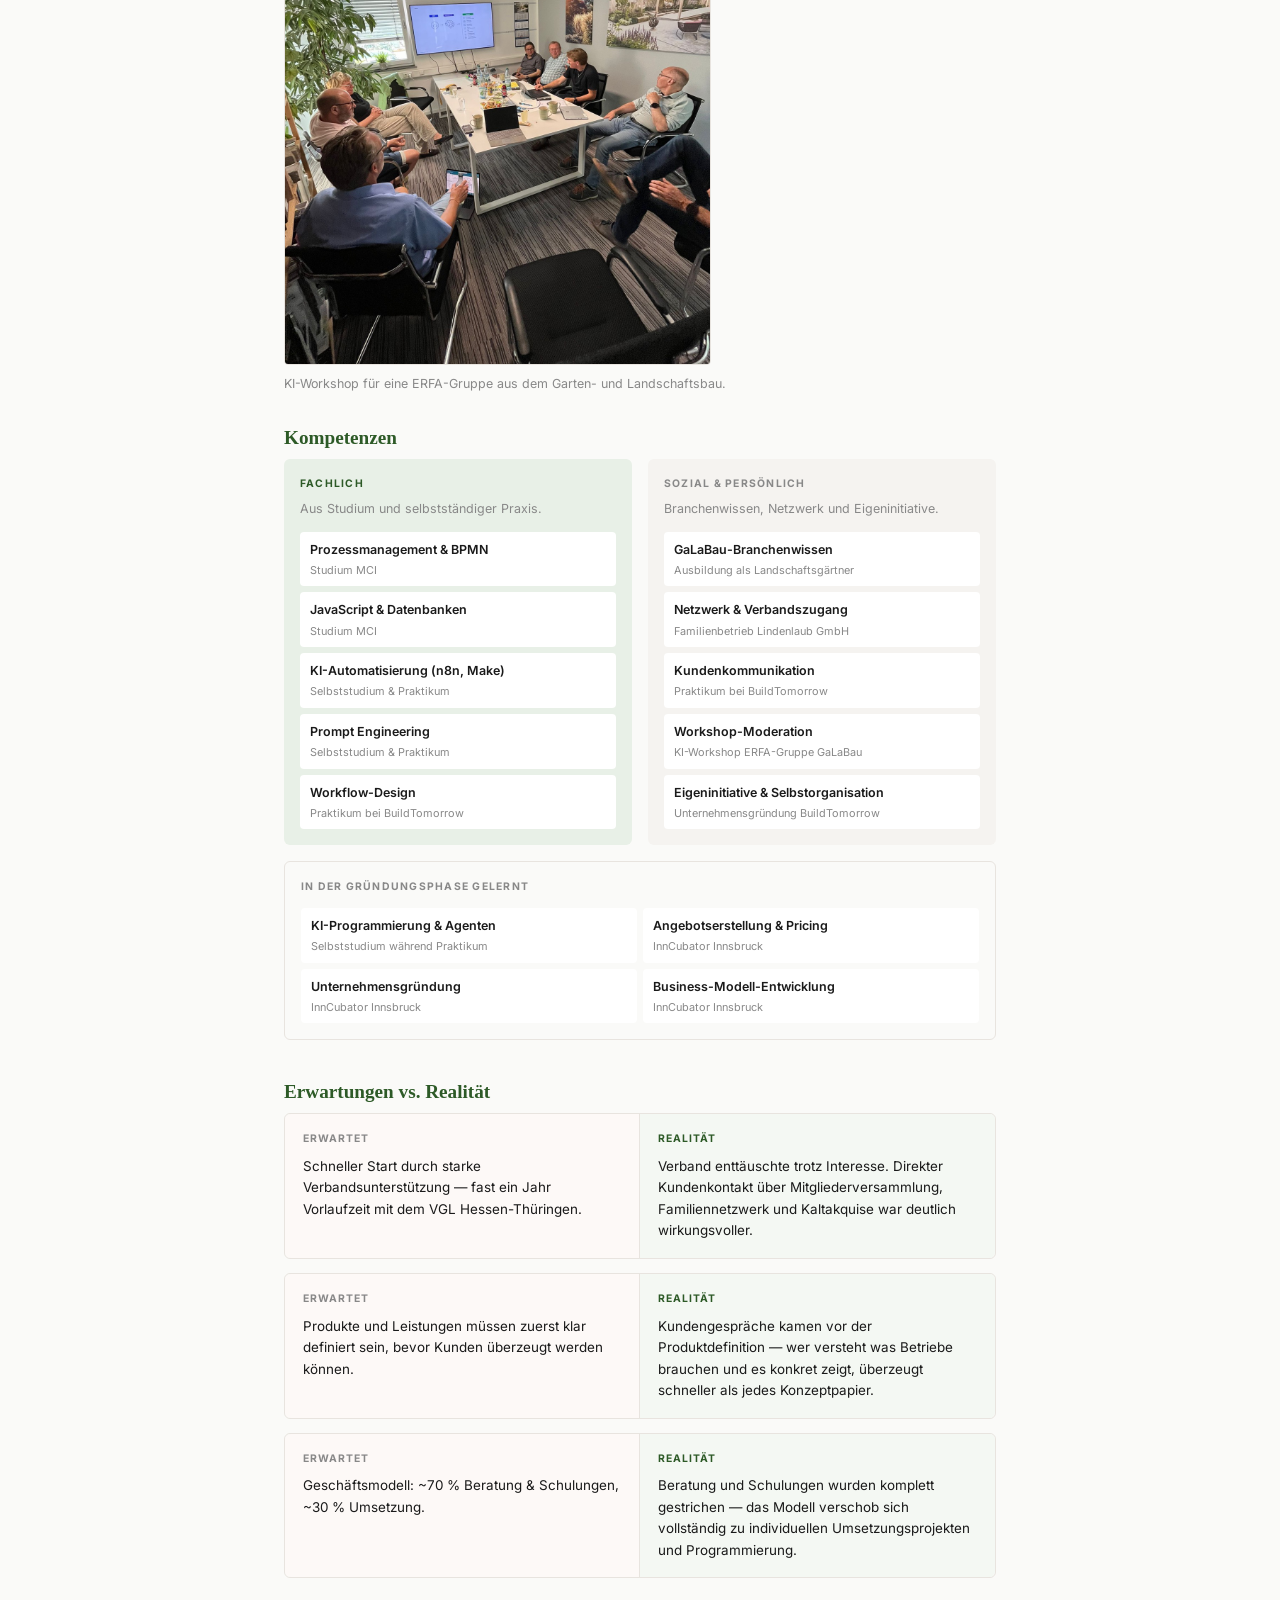
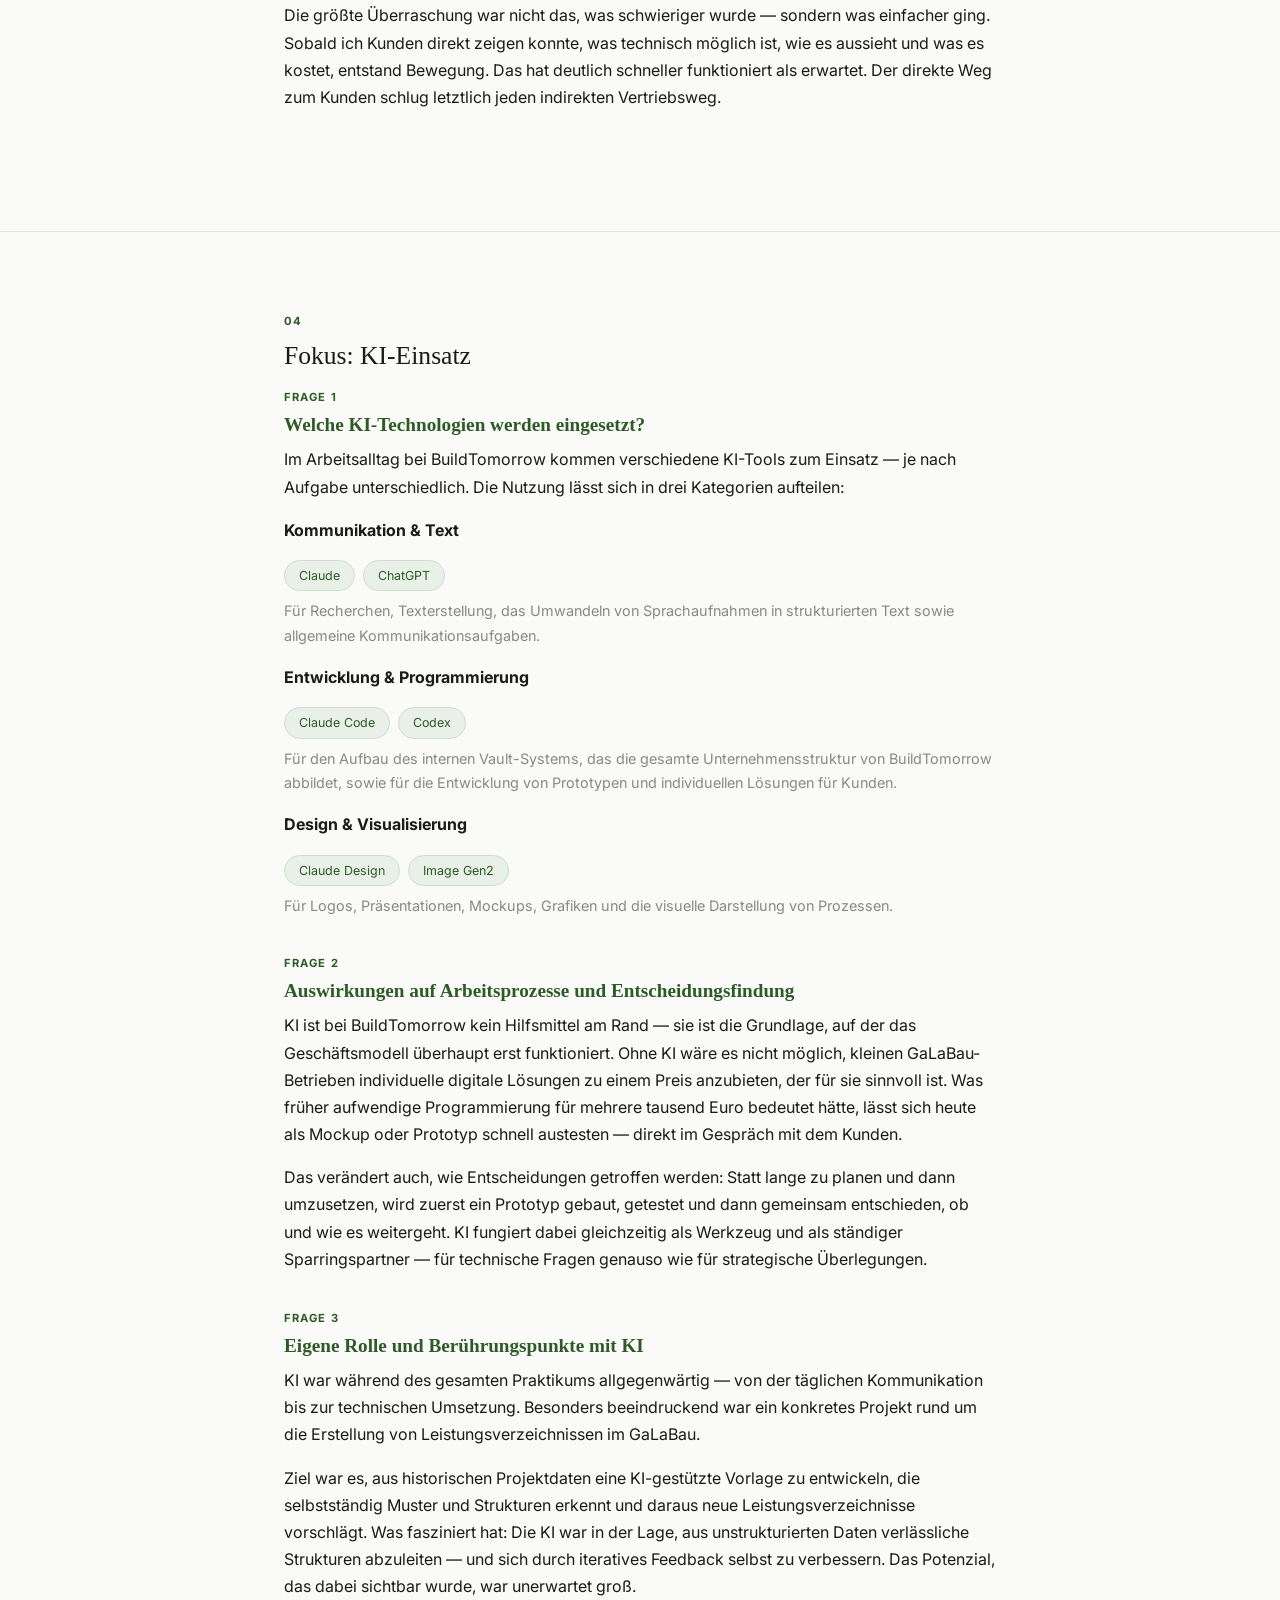
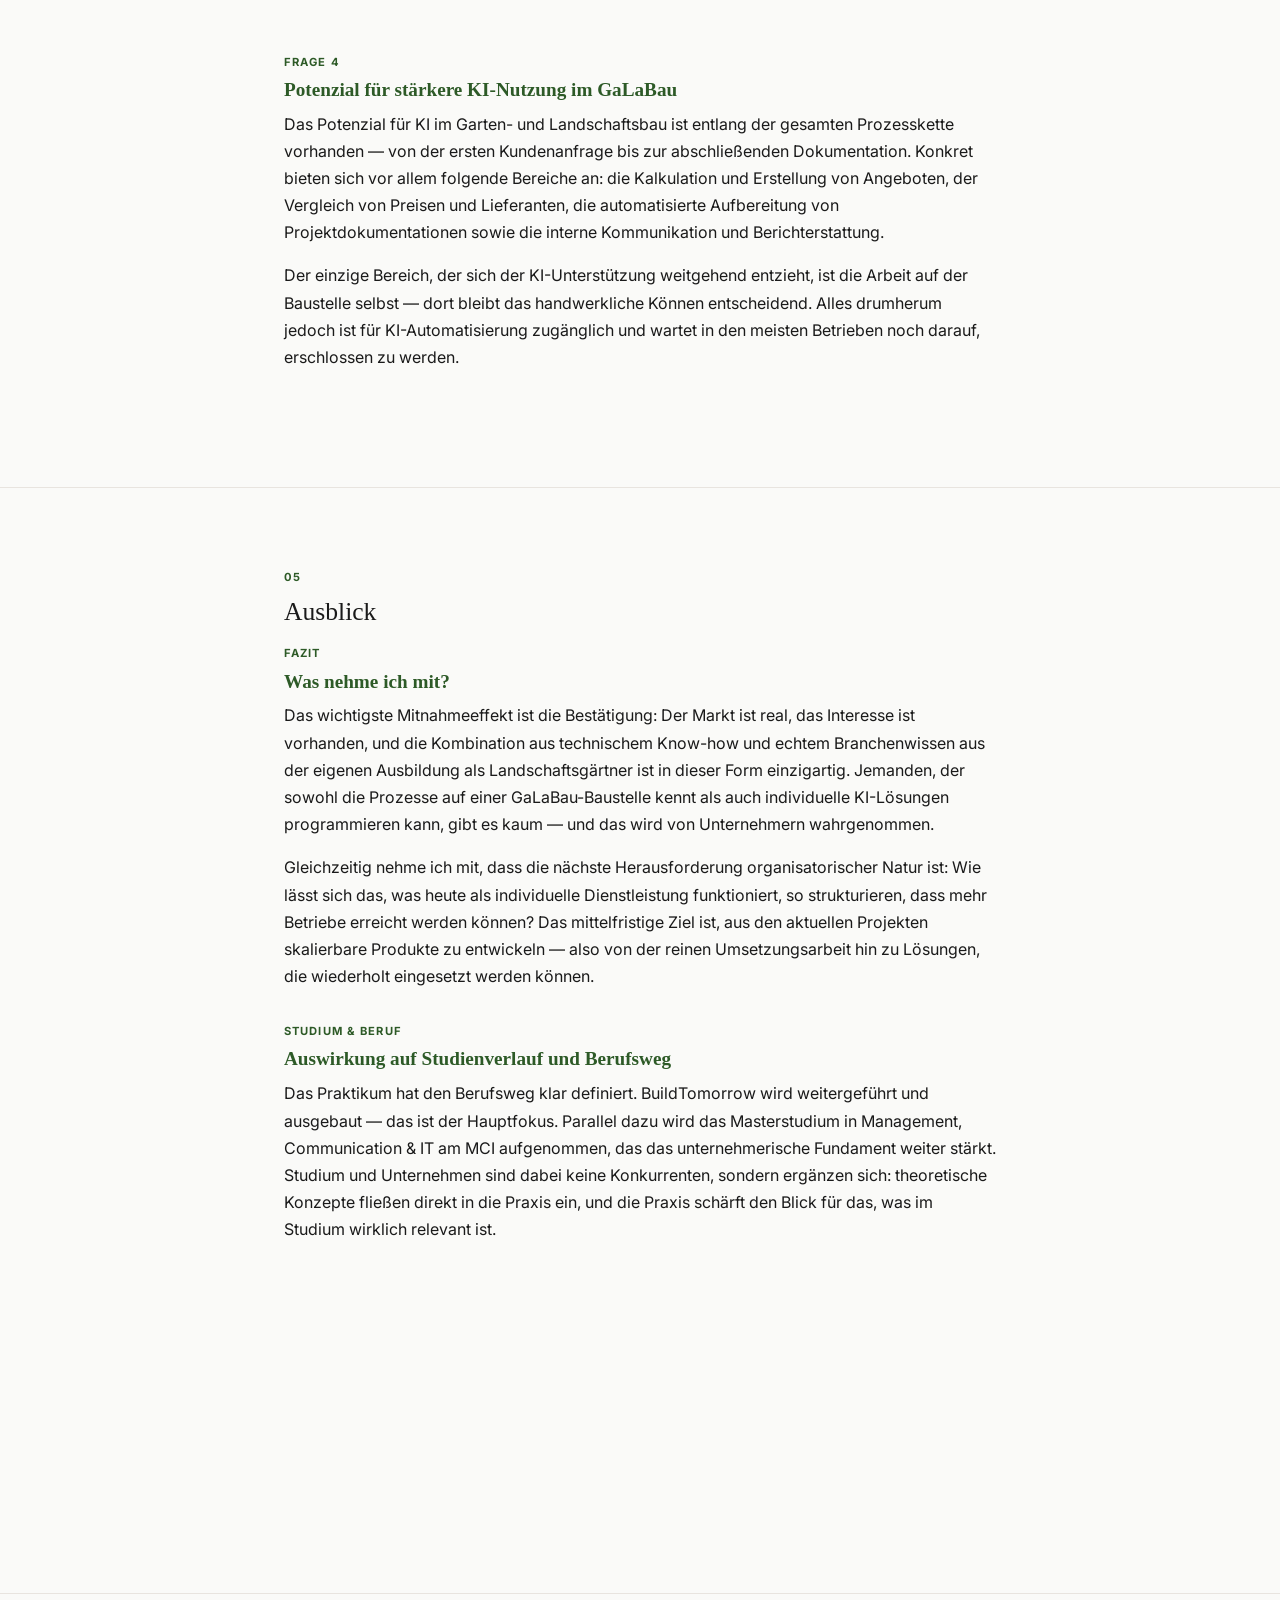
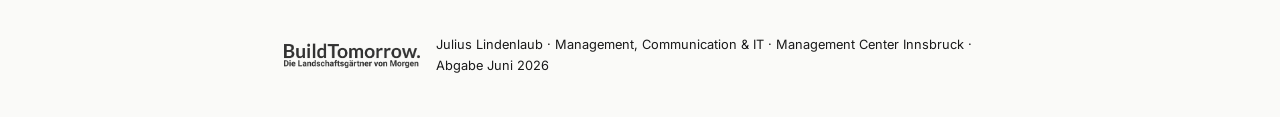
==== commit 025f9558: "style: Hover-Streifen + Labels auf Reflexion-Textblöcke - Typischer Arbeitstag (Arbeitsalltag) und H" ====
--- a/main.html
+++ b/main.html
@@ -189,7 +189,8 @@
       <p class="section-number">03</p>
       <h2>Reflexion</h2>
 
-      <div class="reflex-block fade-in">
+      <div class="reflex-block hover-stripe fade-in">
+        <p class="eyebrow">Arbeitsalltag</p>
         <h3>Typischer Arbeitstag</h3>
         <p>
           Einen klassischen typischen Arbeitstag gab es während des Praktikums kaum,
@@ -251,7 +252,8 @@
         </p>
       </div>
 
-      <div class="reflex-block fade-in">
+      <div class="reflex-block hover-stripe fade-in">
+        <p class="eyebrow">Highlight</p>
         <h3>Highlight-Aufgabe</h3>
         <p>
           Eine besondere Highlight-Aufgabe während des Praktikums war die Durchführung
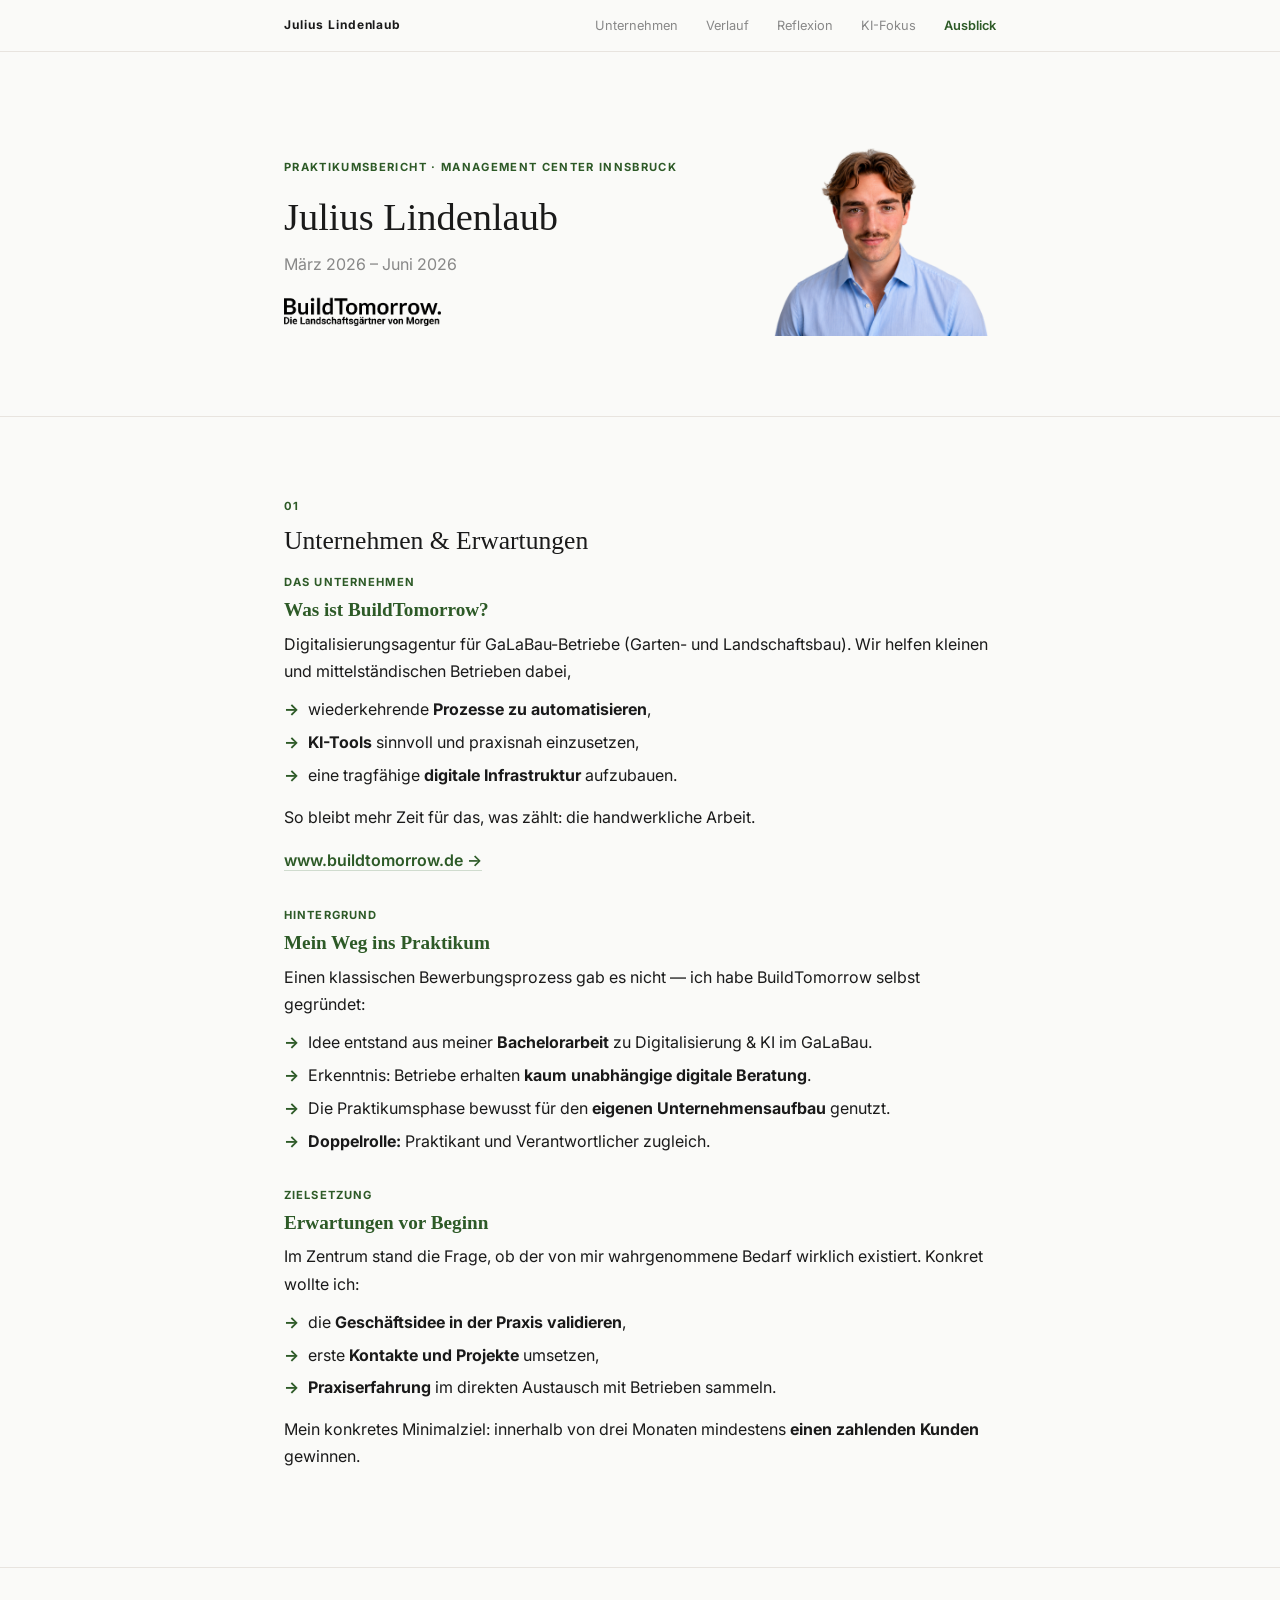
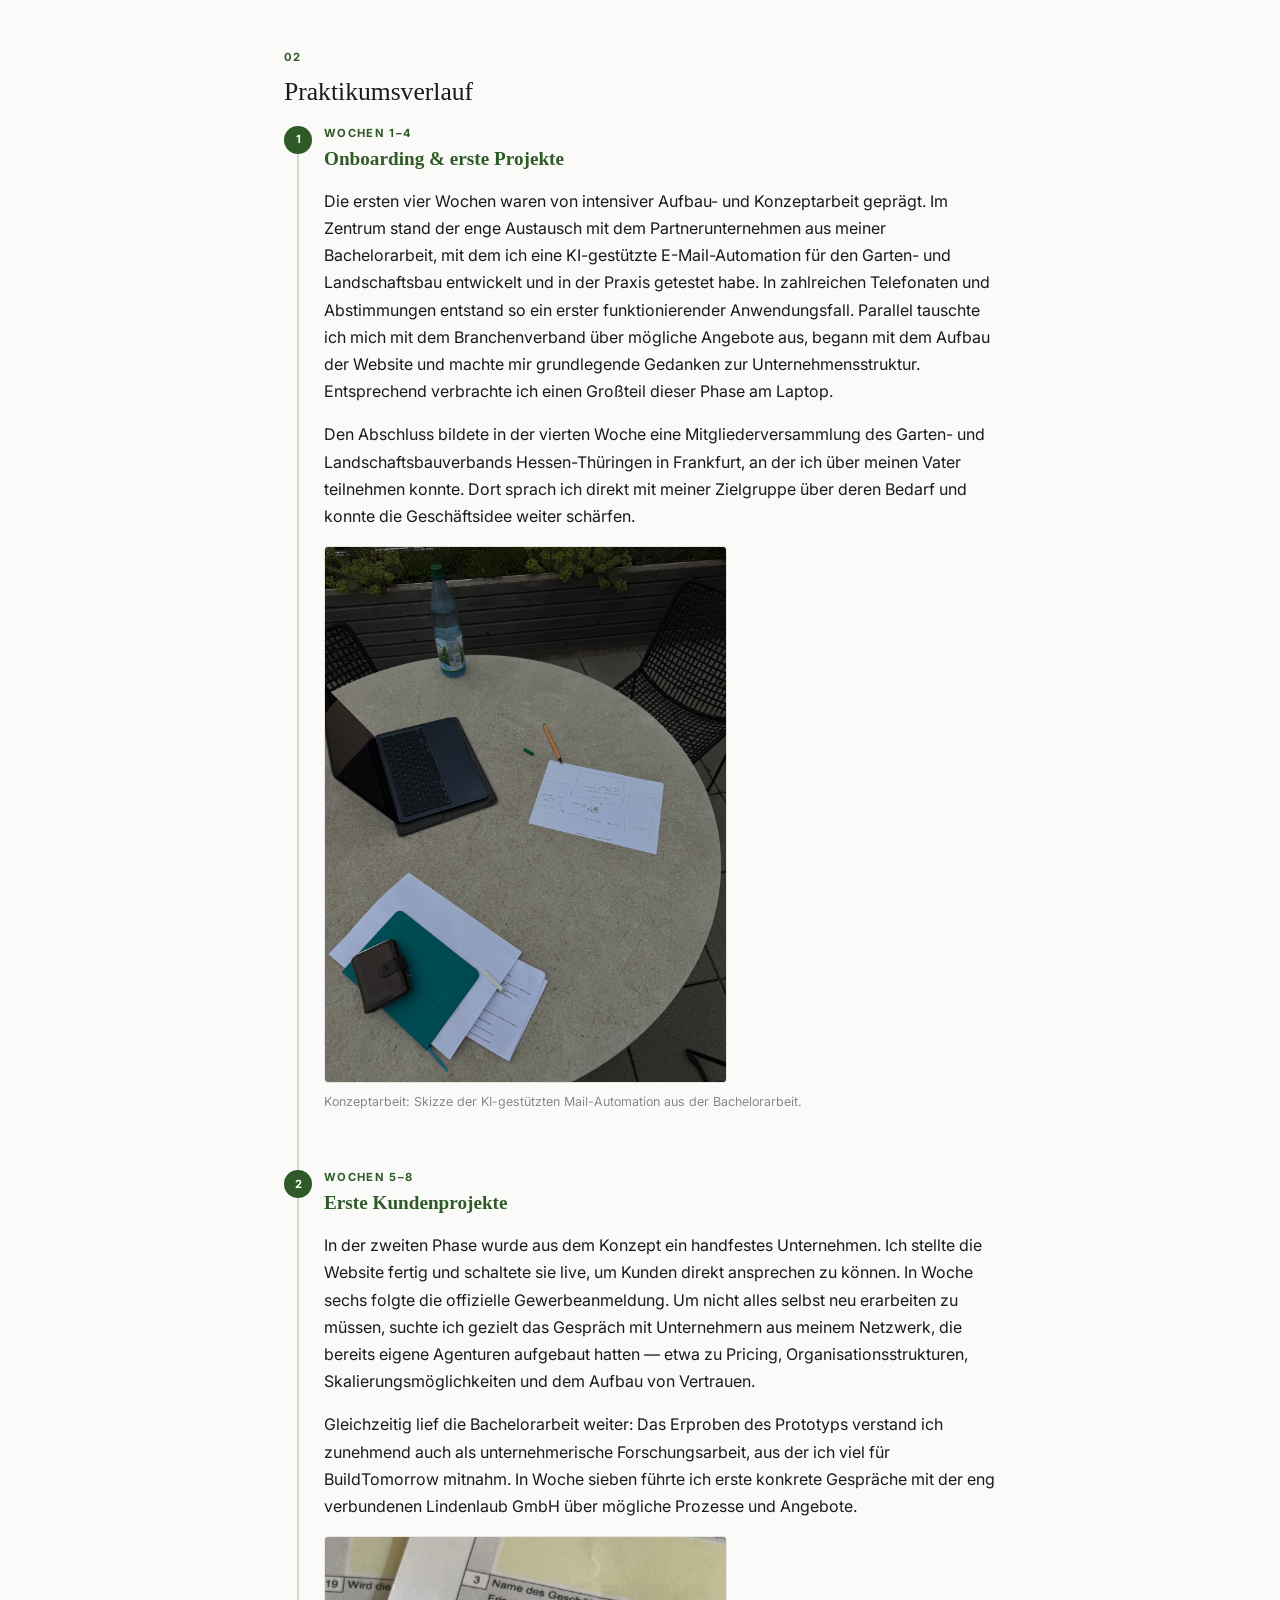
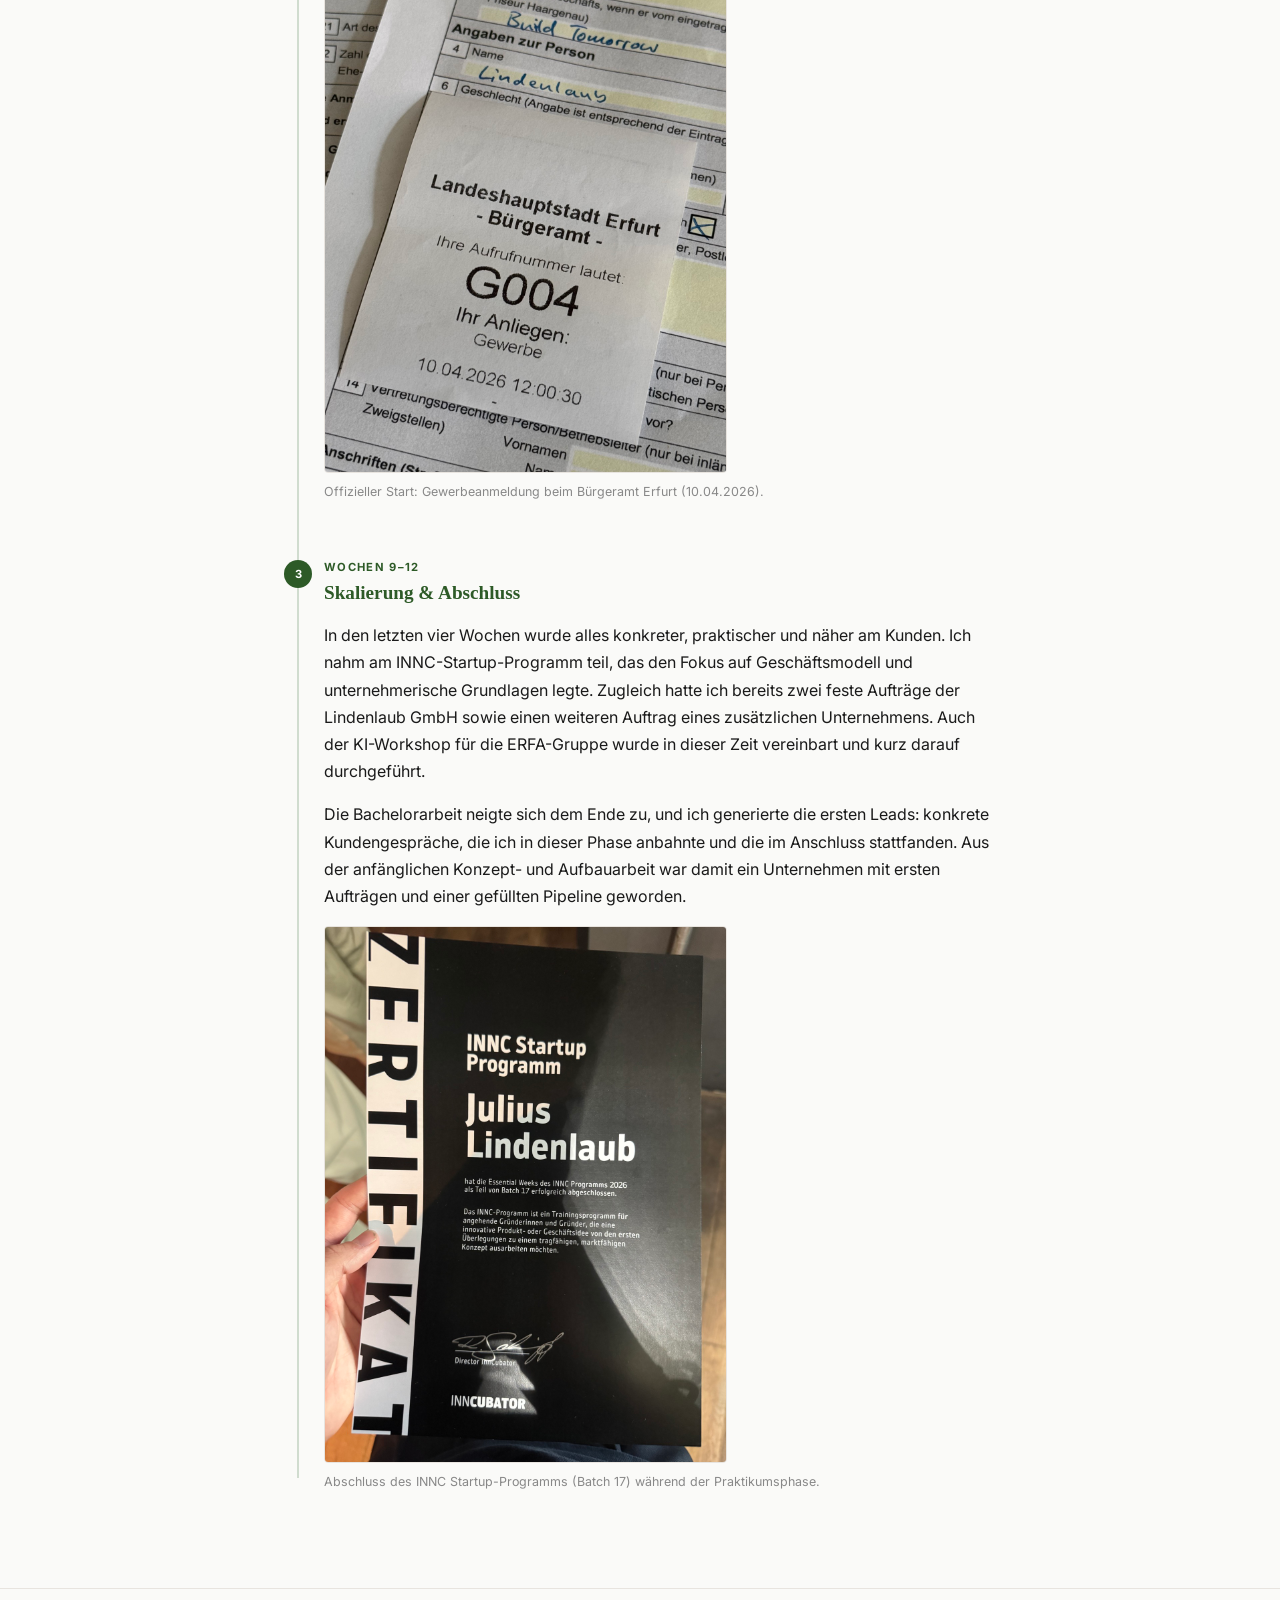
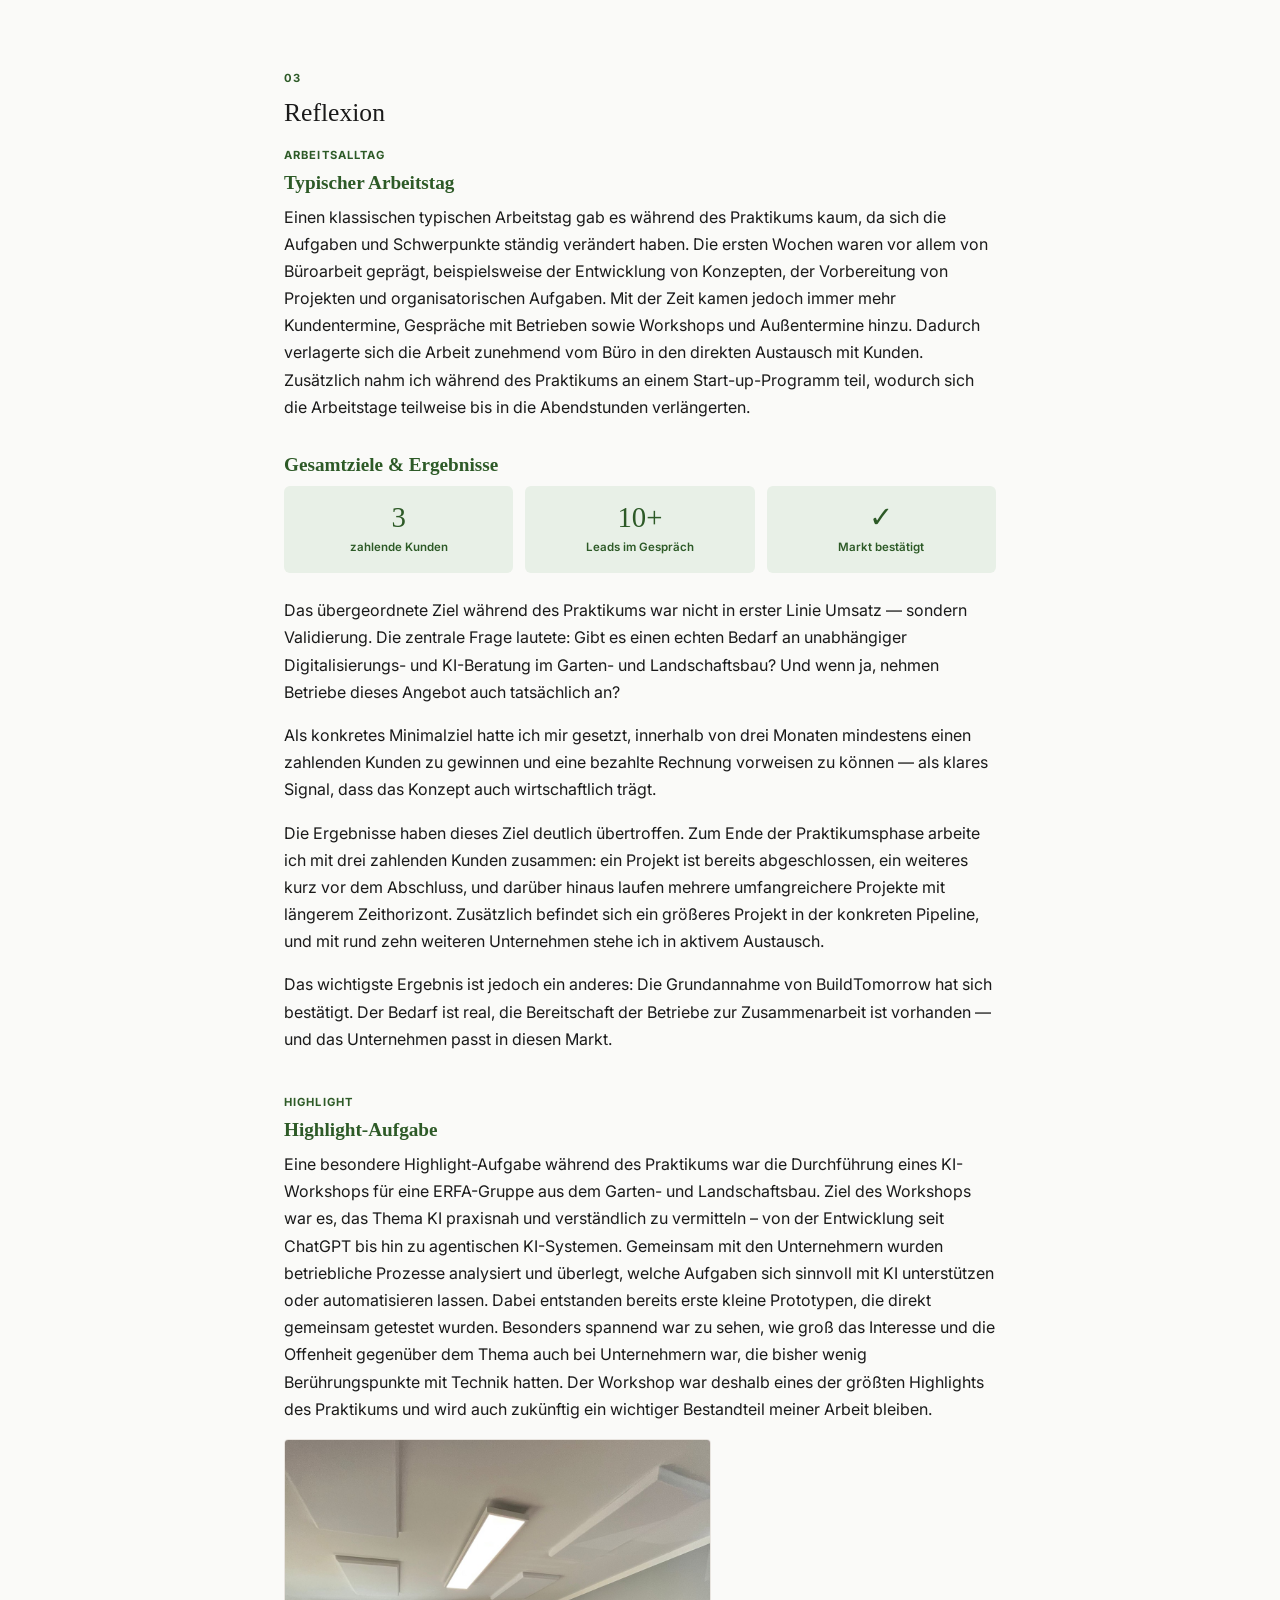
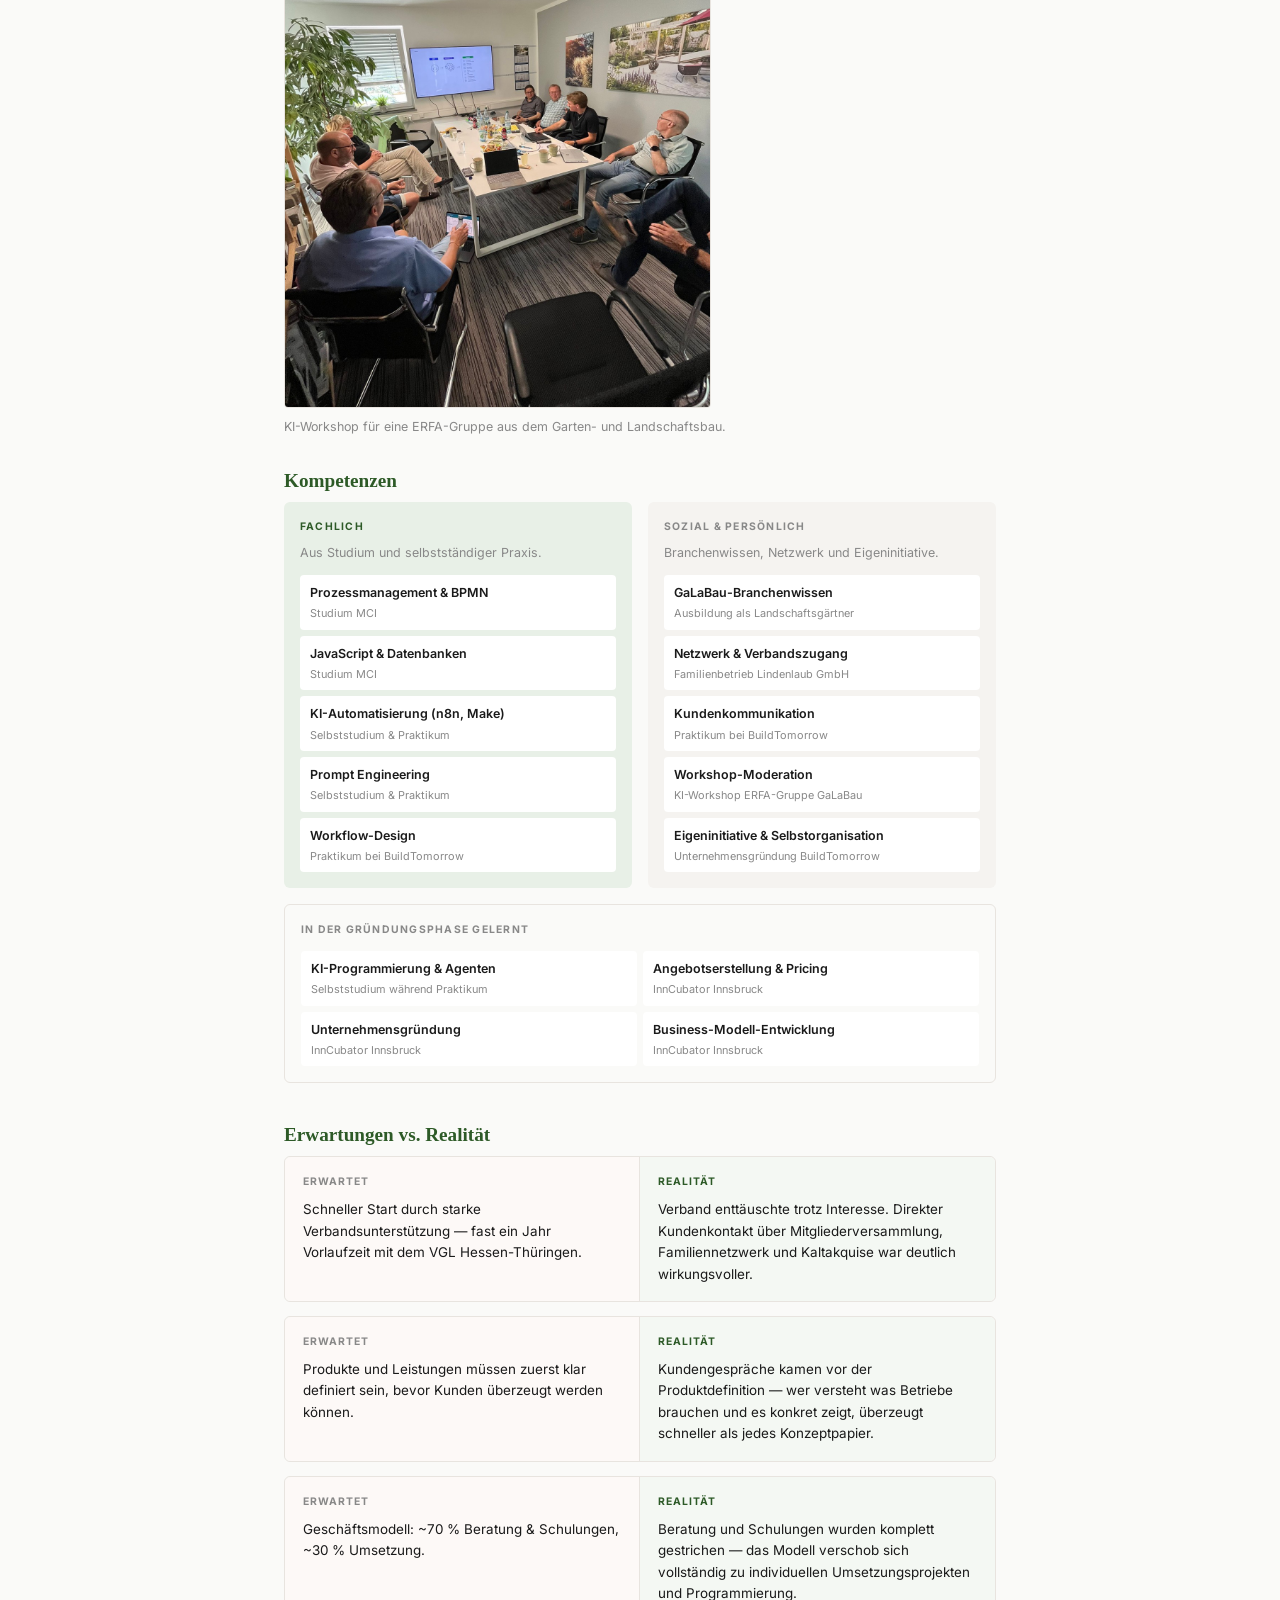
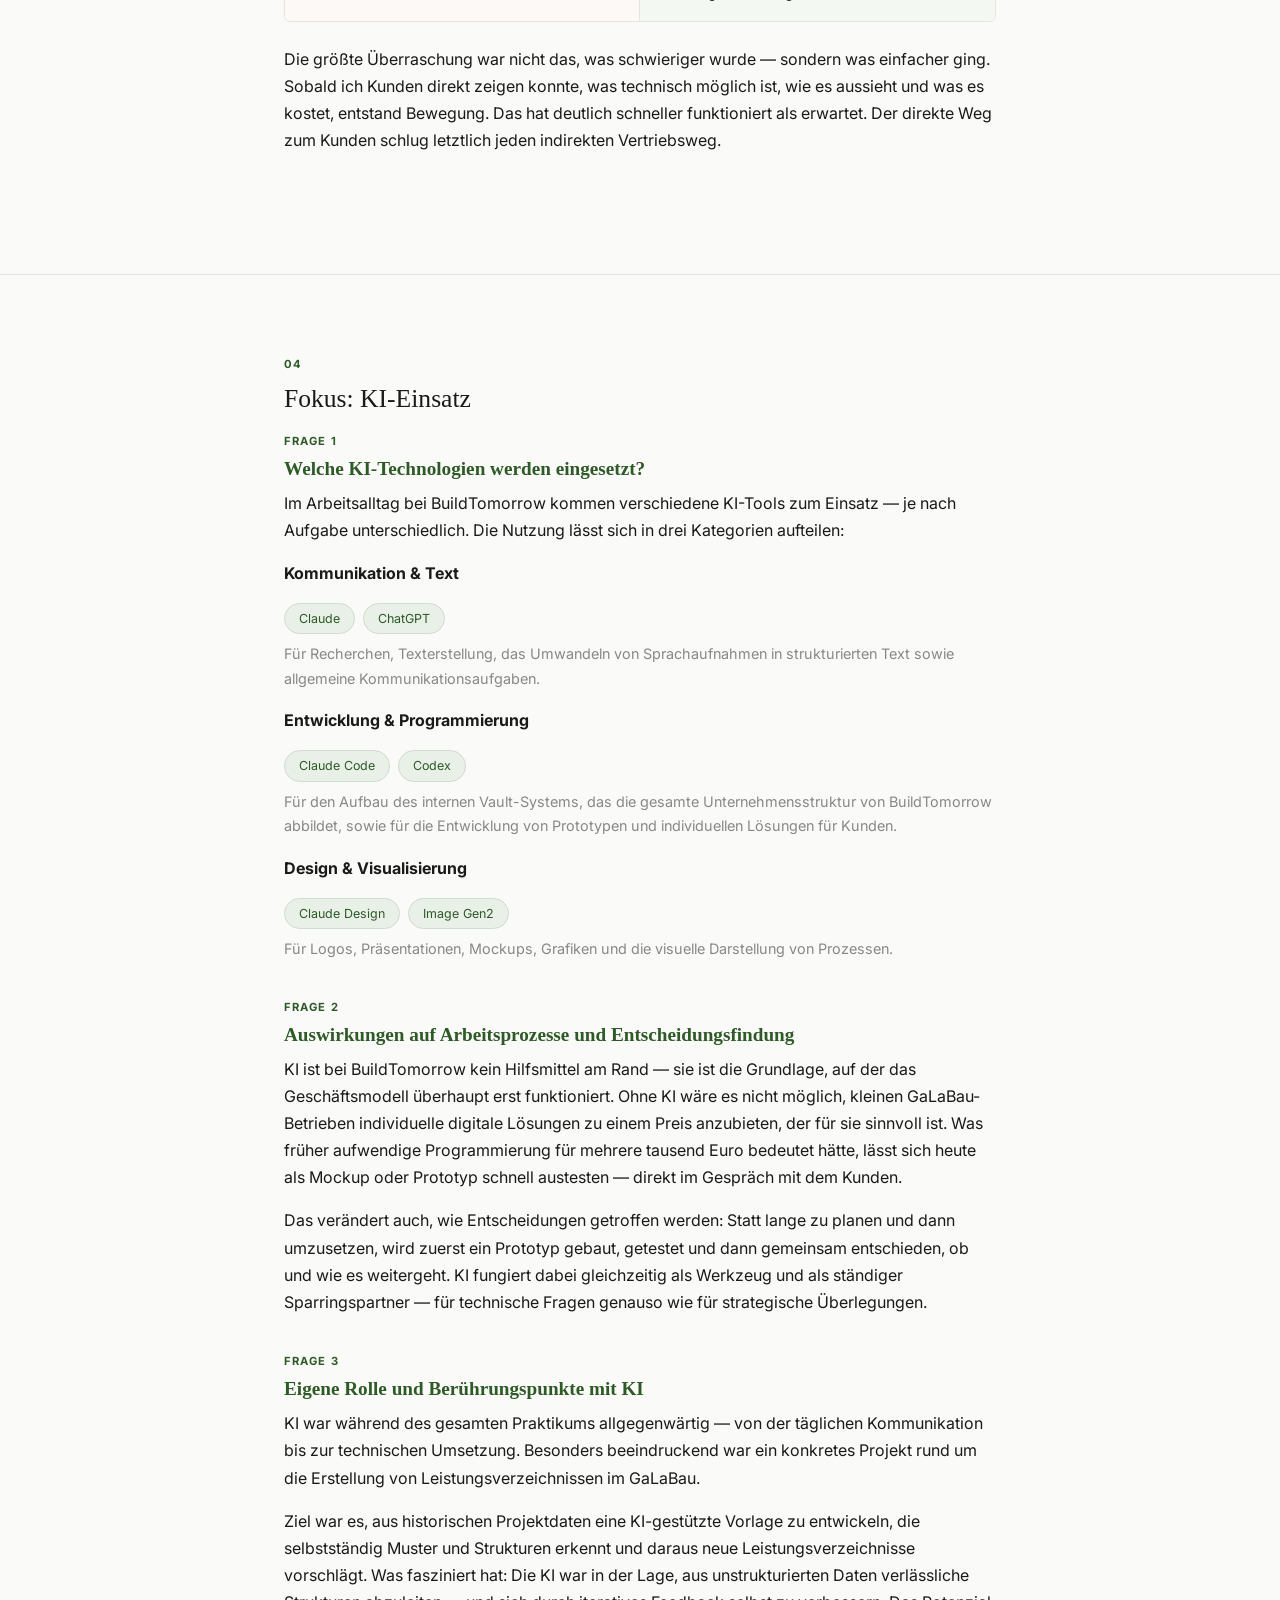
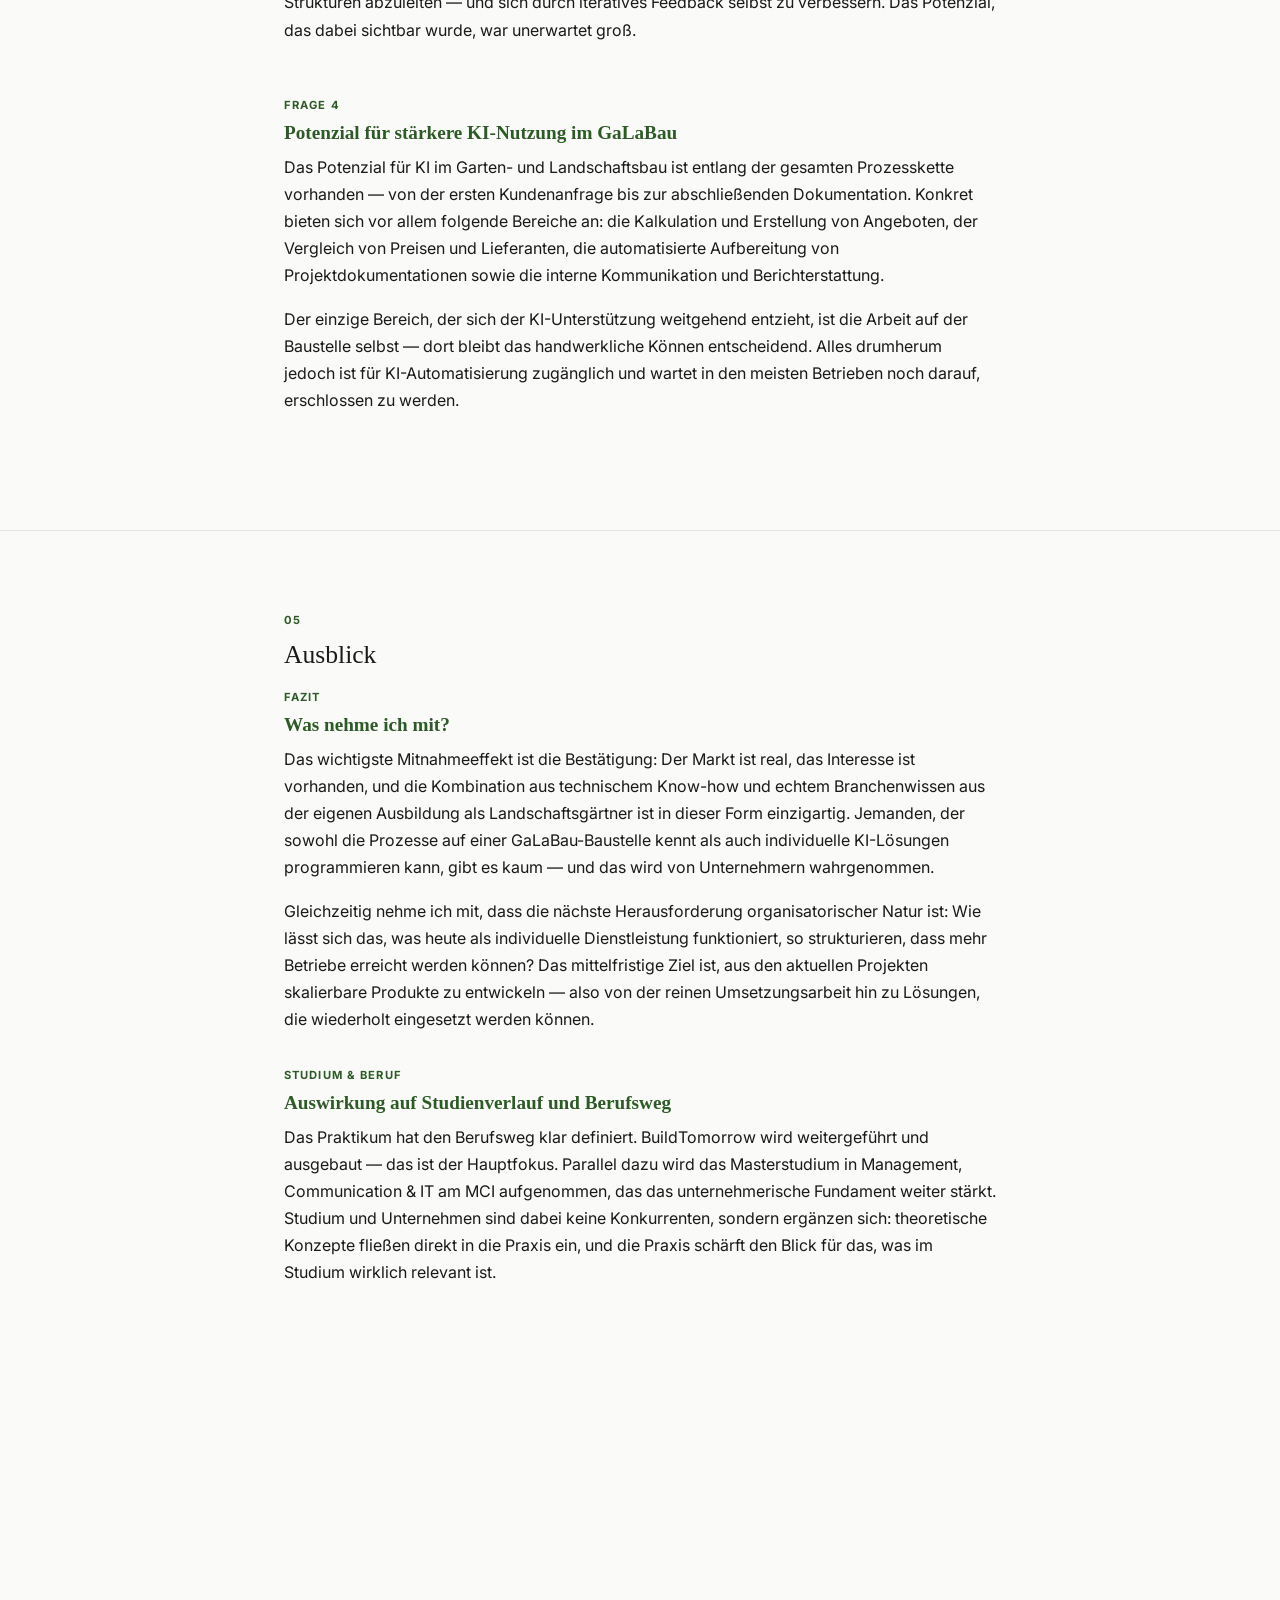
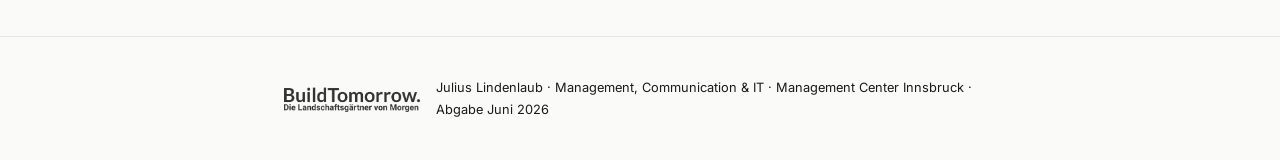
==== commit 6979ad91: "content: Link zu www.buildtomorrow.de im Unternehmen-Block Co-Authored-By: Claude Opus 4.8 <noreply@" ====
--- a/main.html
+++ b/main.html
@@ -4,7 +4,7 @@
   <meta charset="UTF-8">
   <meta name="viewport" content="width=device-width, initial-scale=1.0">
   <title>Praktikumsbericht – Julius Lindenlaub</title>
-  <link rel="stylesheet" href="style.css?v=8">
+  <link rel="stylesheet" href="style.css?v=9">
   <script>if ('scrollRestoration' in history) { history.scrollRestoration = 'manual'; } window.scrollTo(0, 0);</script>
 </head>
 <body>
@@ -54,6 +54,7 @@
           <li>eine tragfähige <strong>digitale Infrastruktur</strong> aufzubauen.</li>
         </ul>
         <p>So bleibt mehr Zeit für das, was zählt: die handwerkliche Arbeit.</p>
+        <p><a class="site-link" href="https://www.buildtomorrow.de" target="_blank" rel="noopener">www.buildtomorrow.de →</a></p>
       </div>
 
       <div class="hover-stripe fade-in">
--- a/style.css
+++ b/style.css
@@ -492,6 +492,12 @@
   color: var(--accent);
   margin-bottom: 6px;
 }
+.site-link {
+  font-weight: 600;
+  border-bottom: 1px solid var(--accent-light);
+  transition: border-color 0.15s;
+}
+.site-link:hover { border-bottom-color: var(--accent); }
 
 /* ── Erwartungen vs. Realität Cards ─────────────── */
 .vs-stack { display: flex; flex-direction: column; gap: 14px; margin-bottom: 24px; }
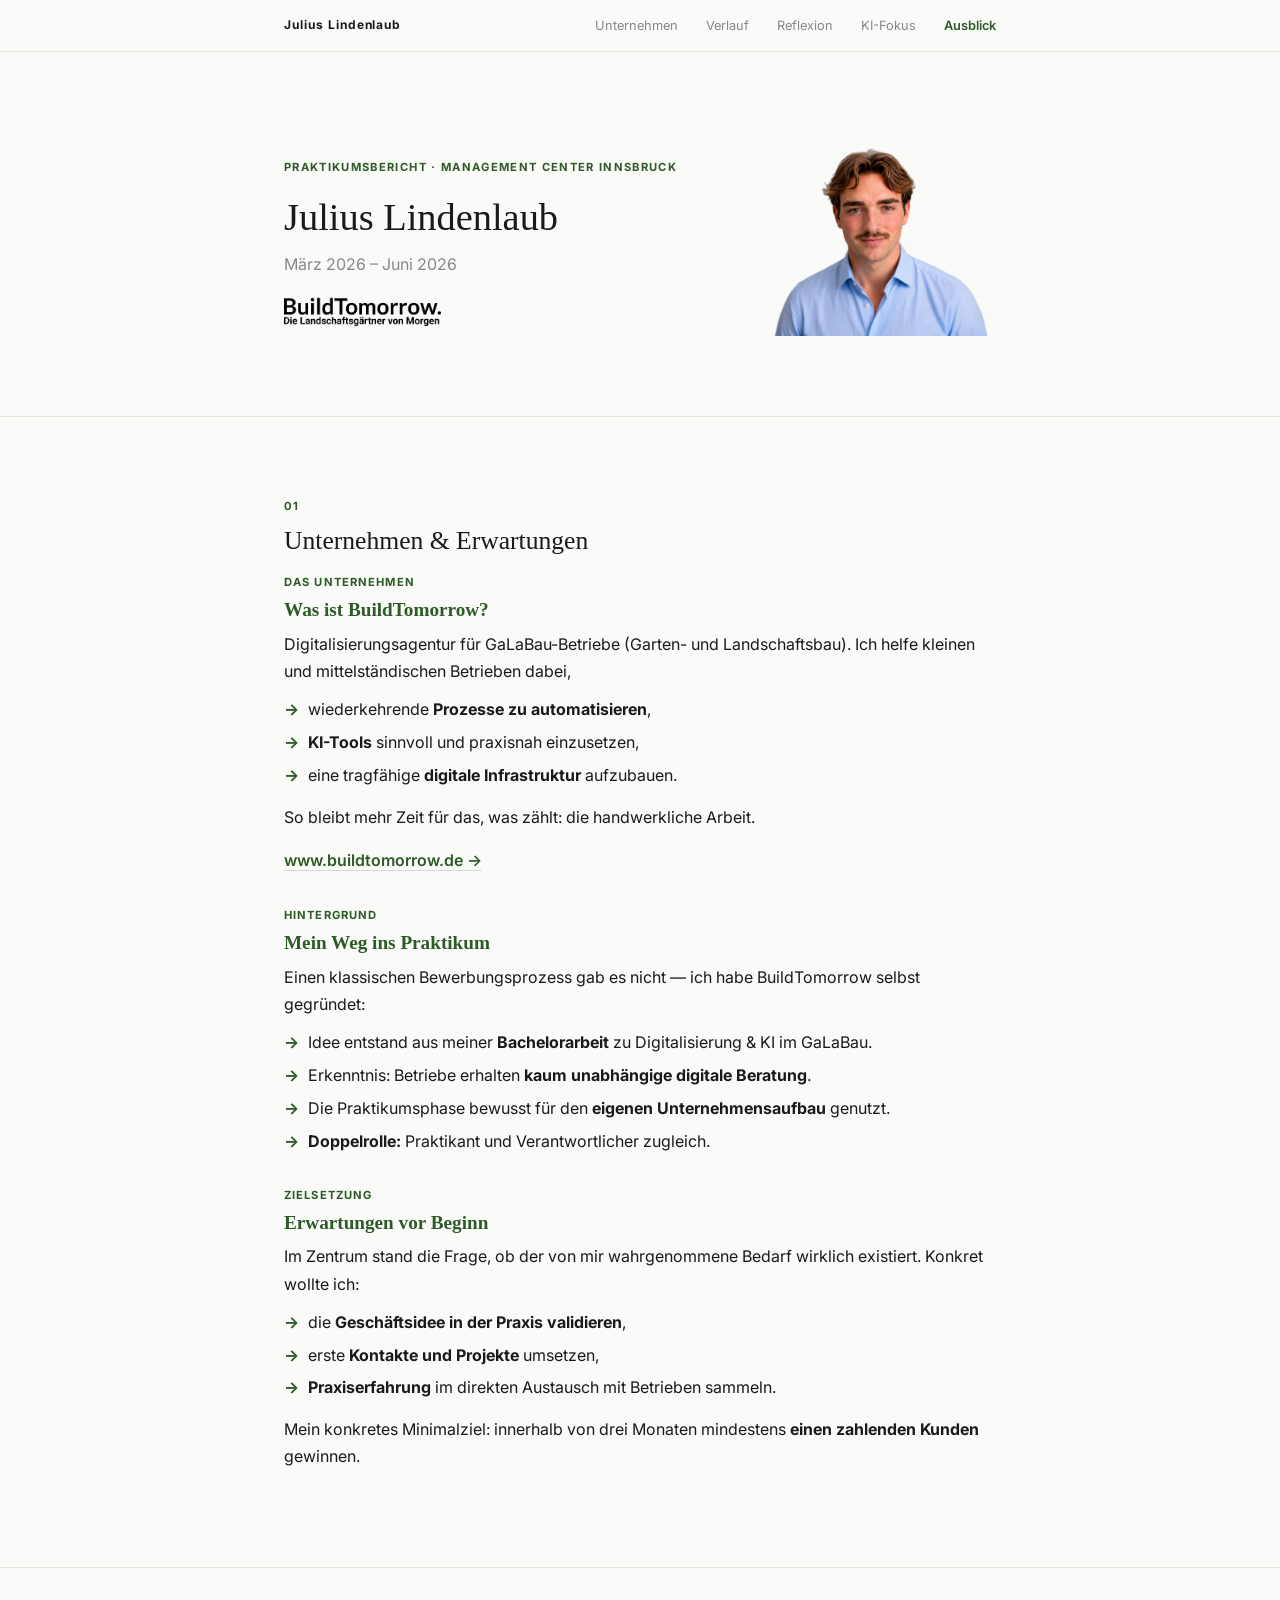
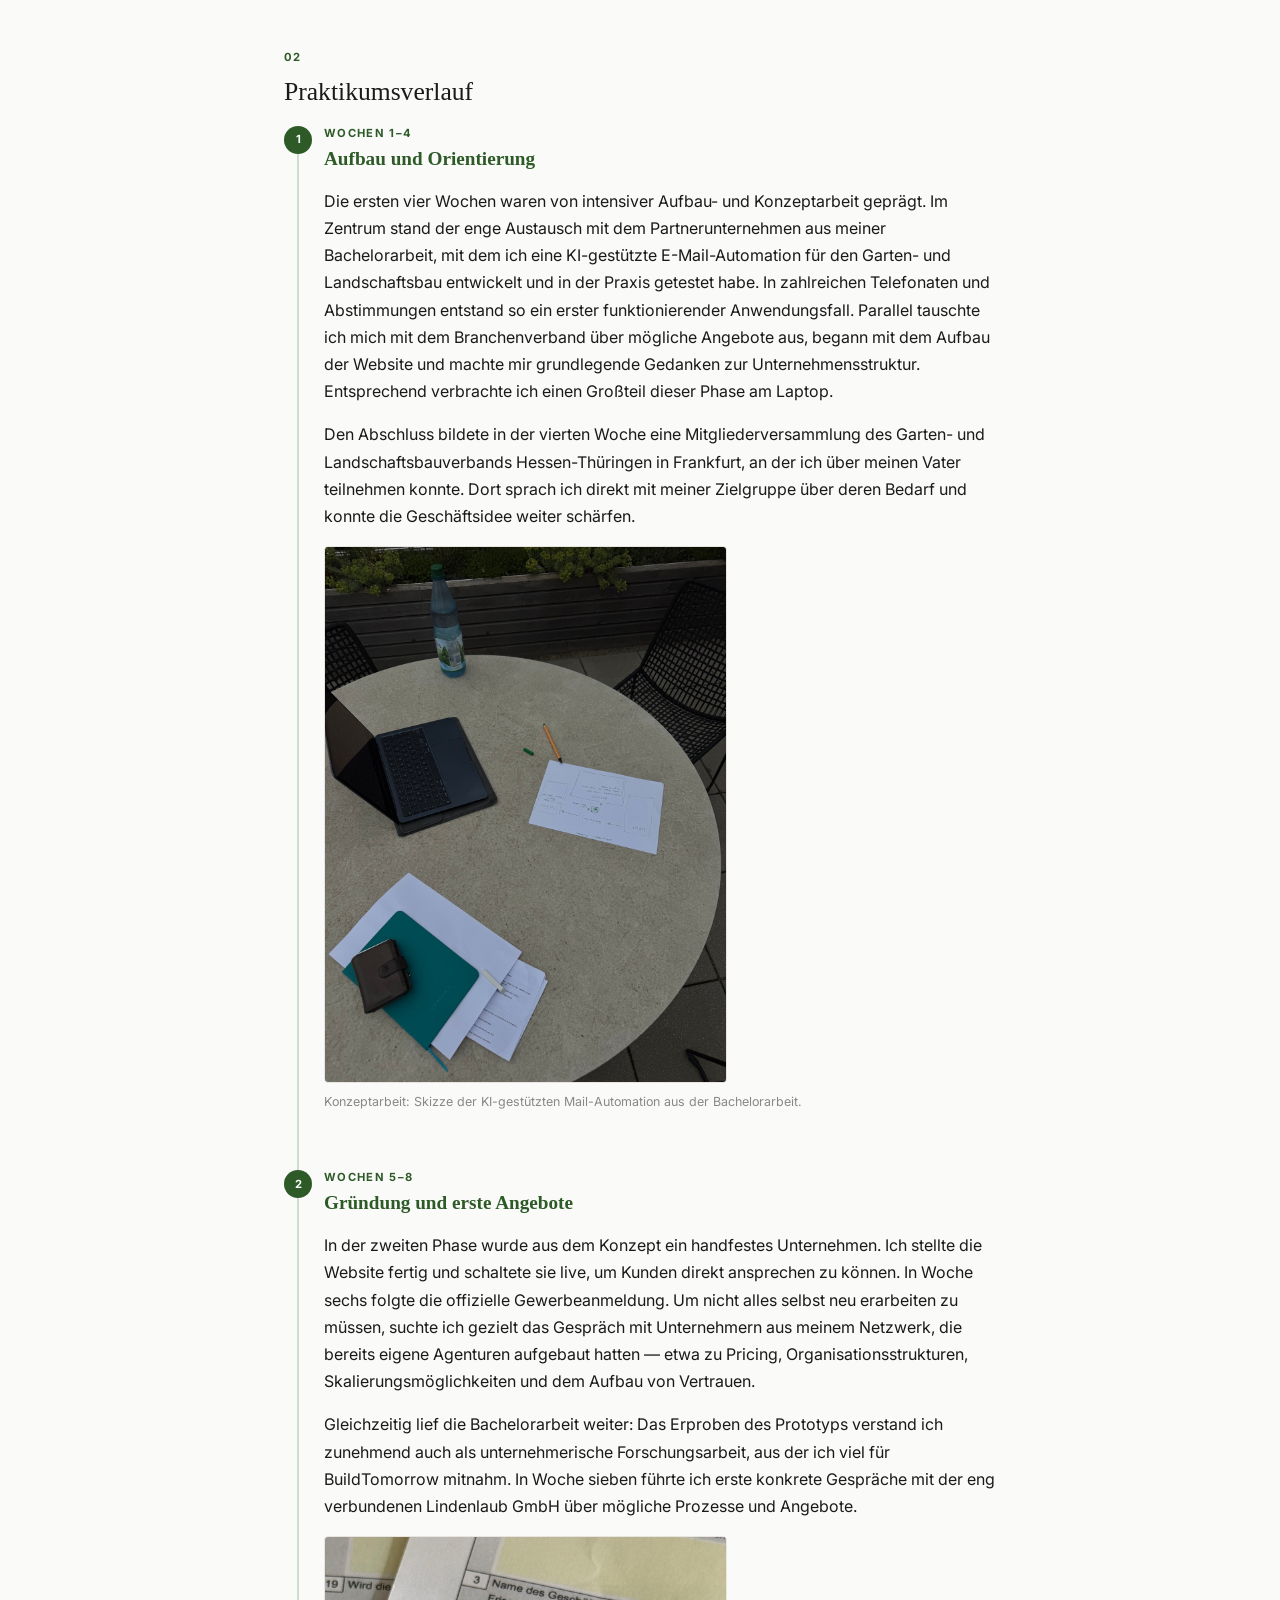
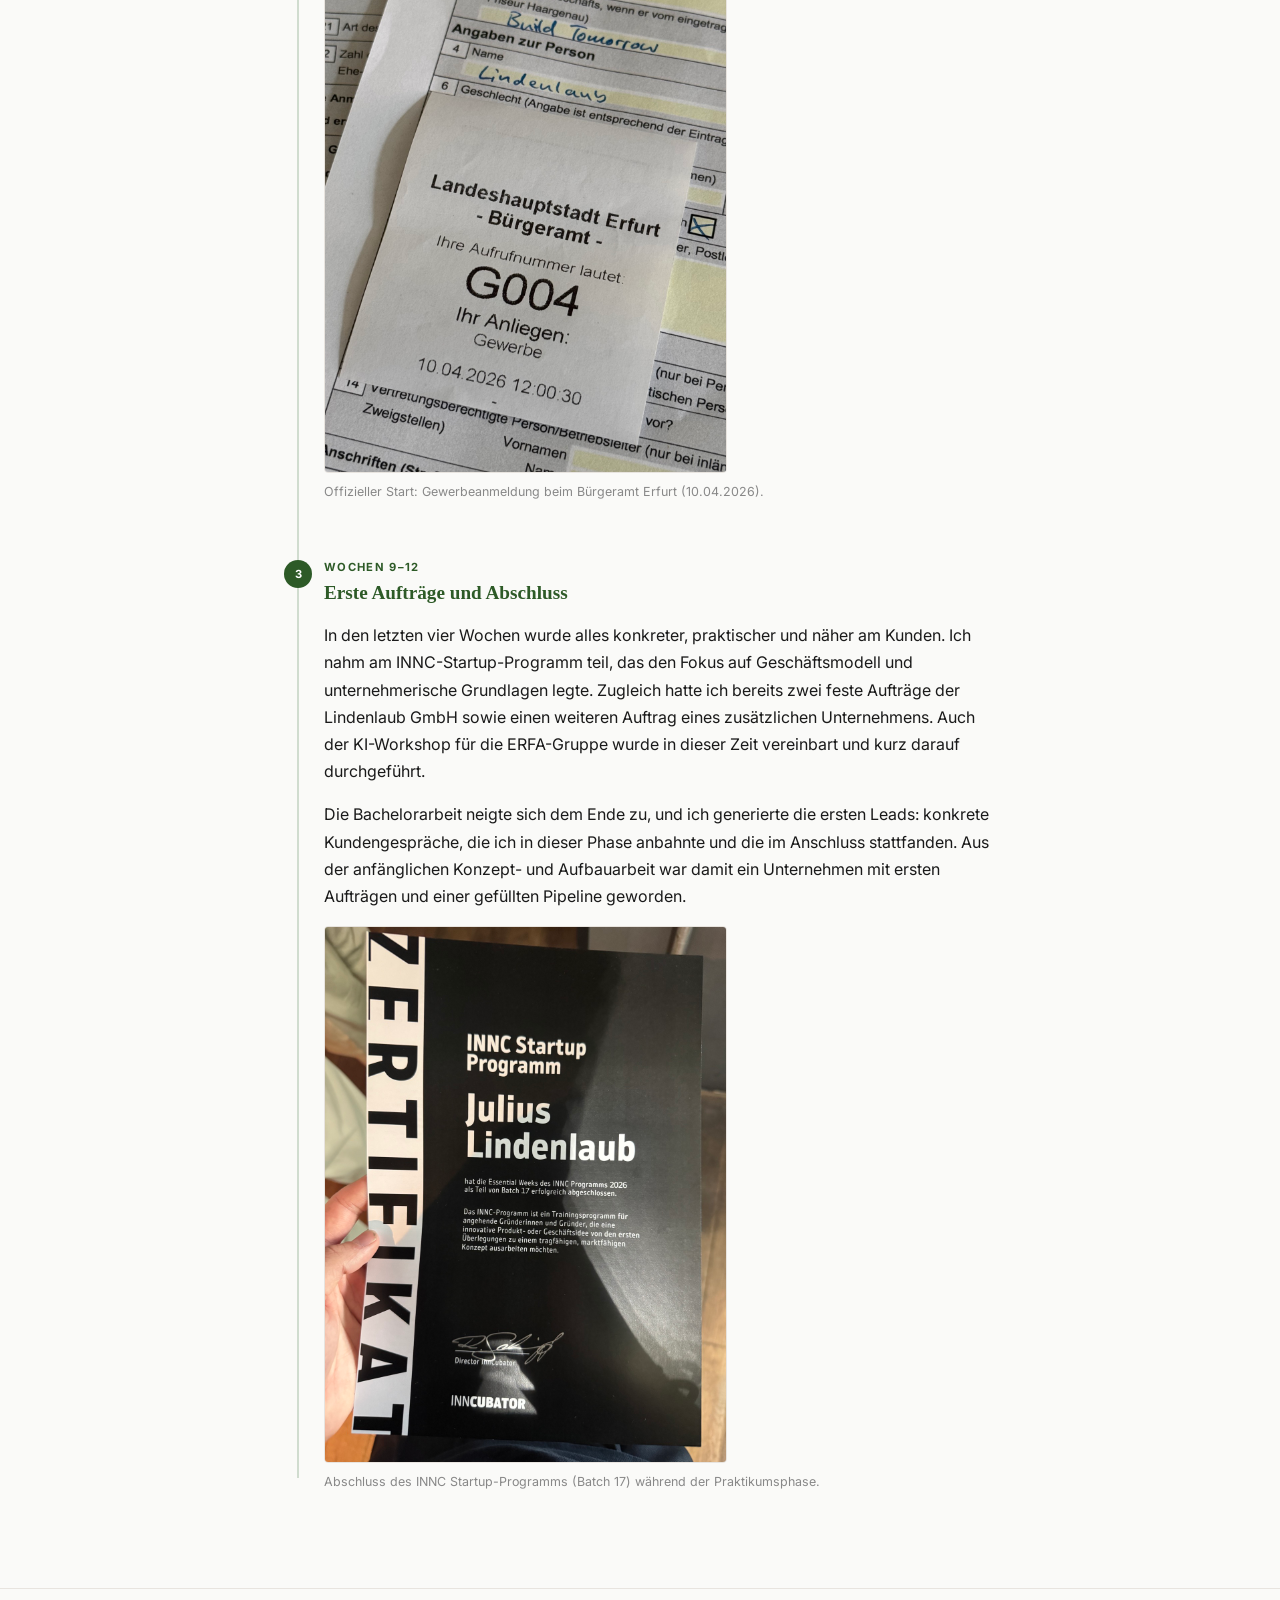
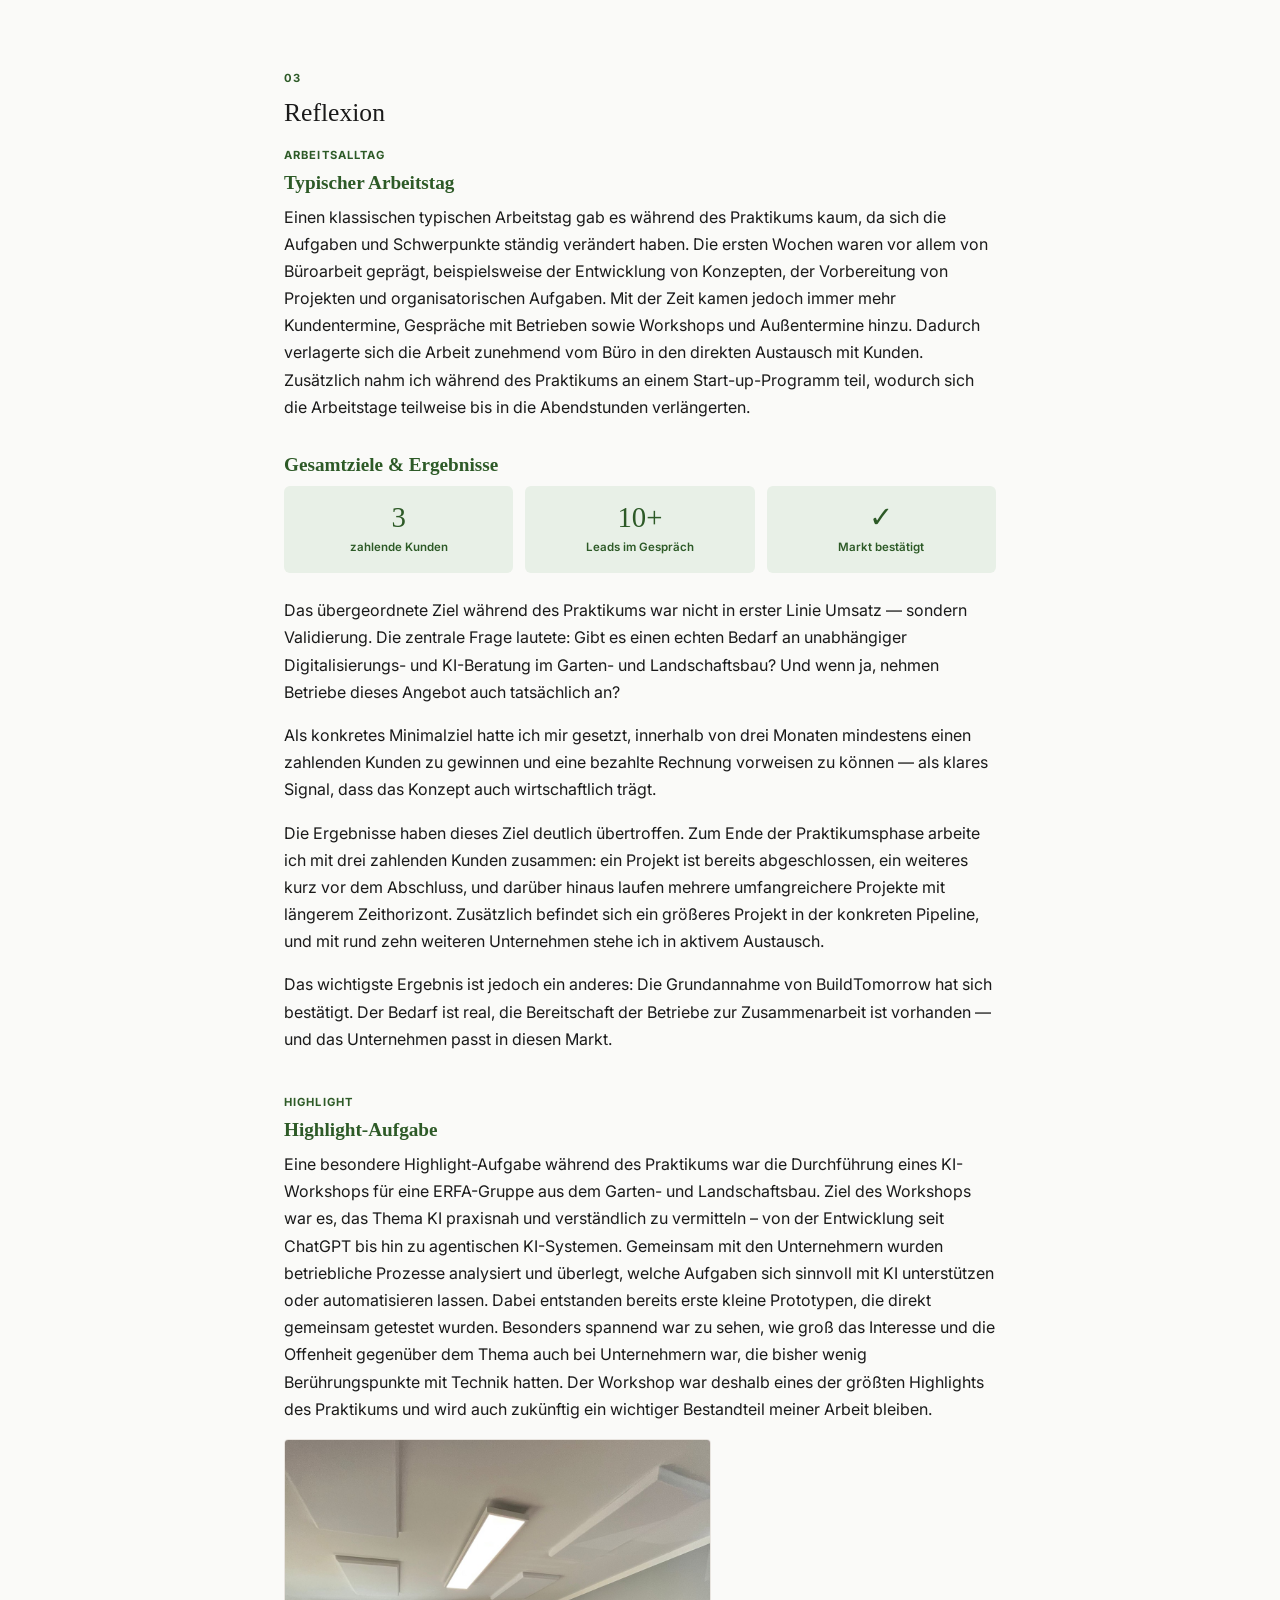
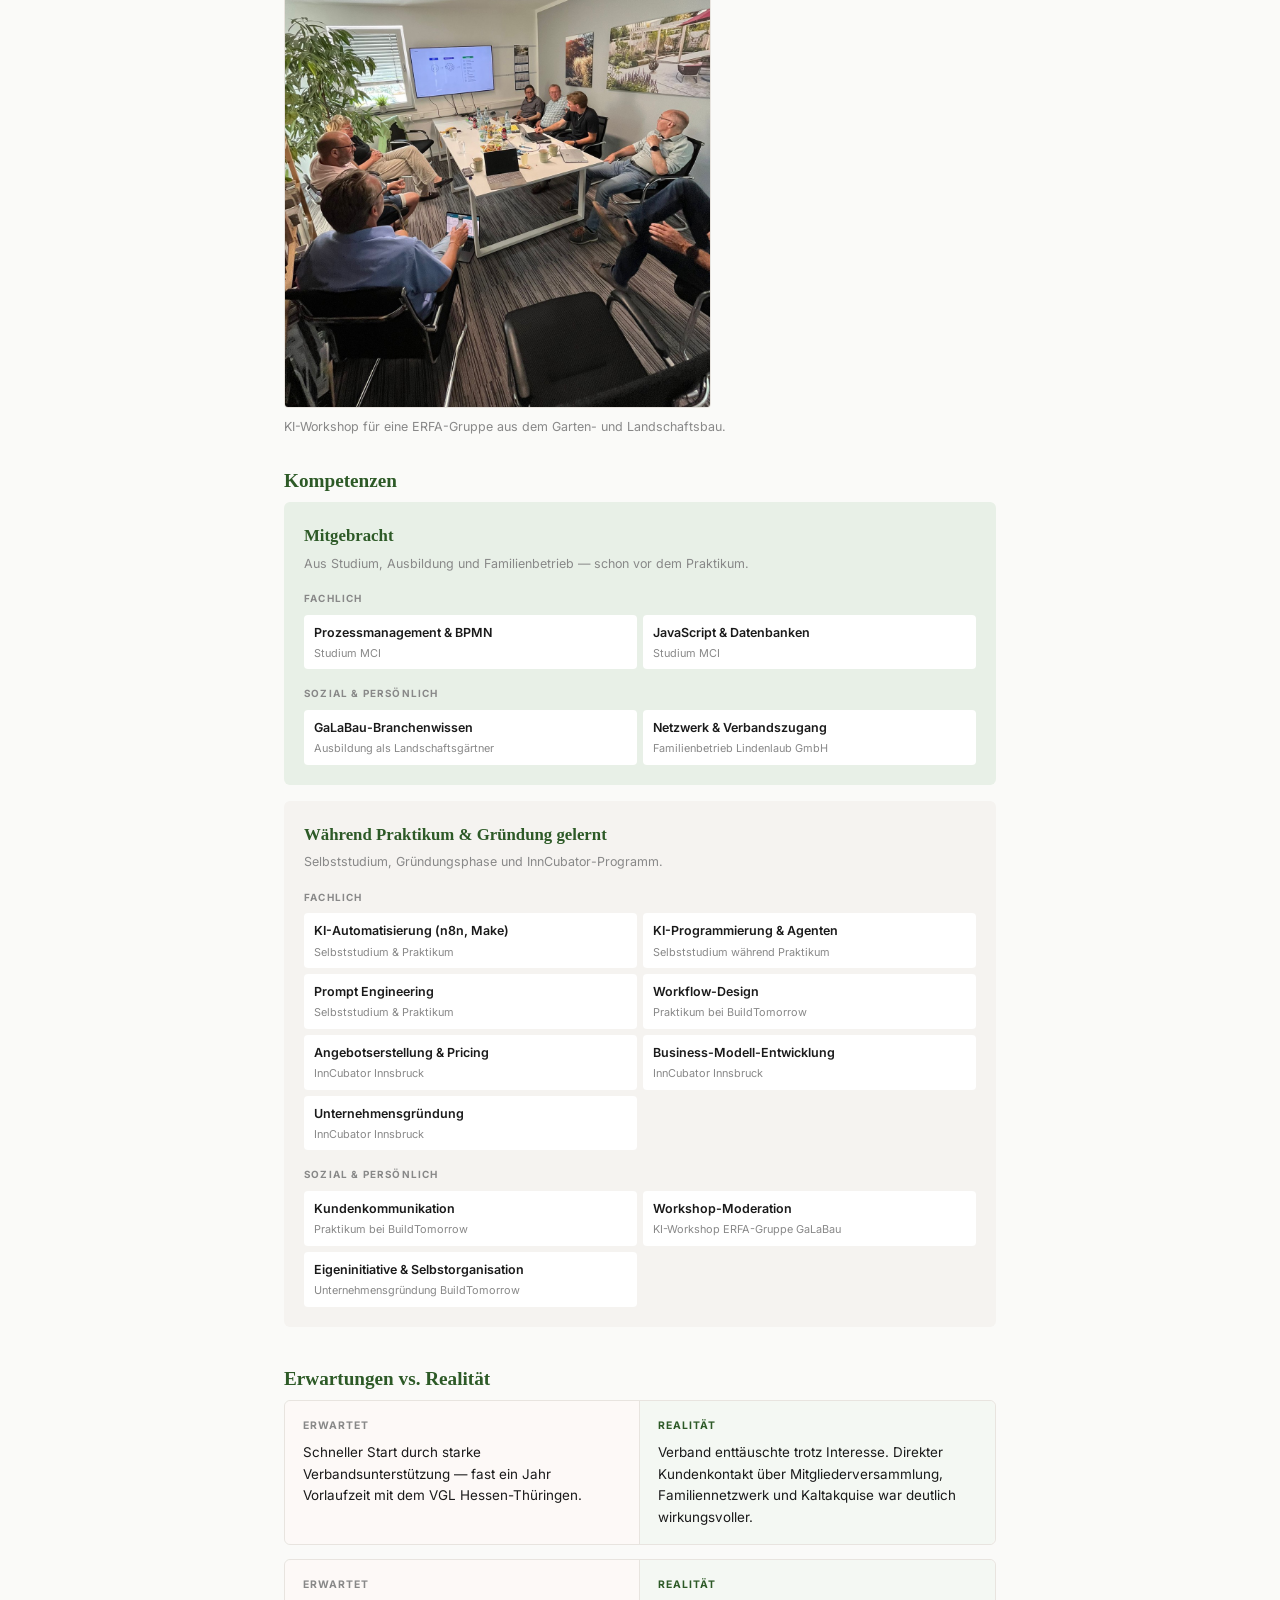
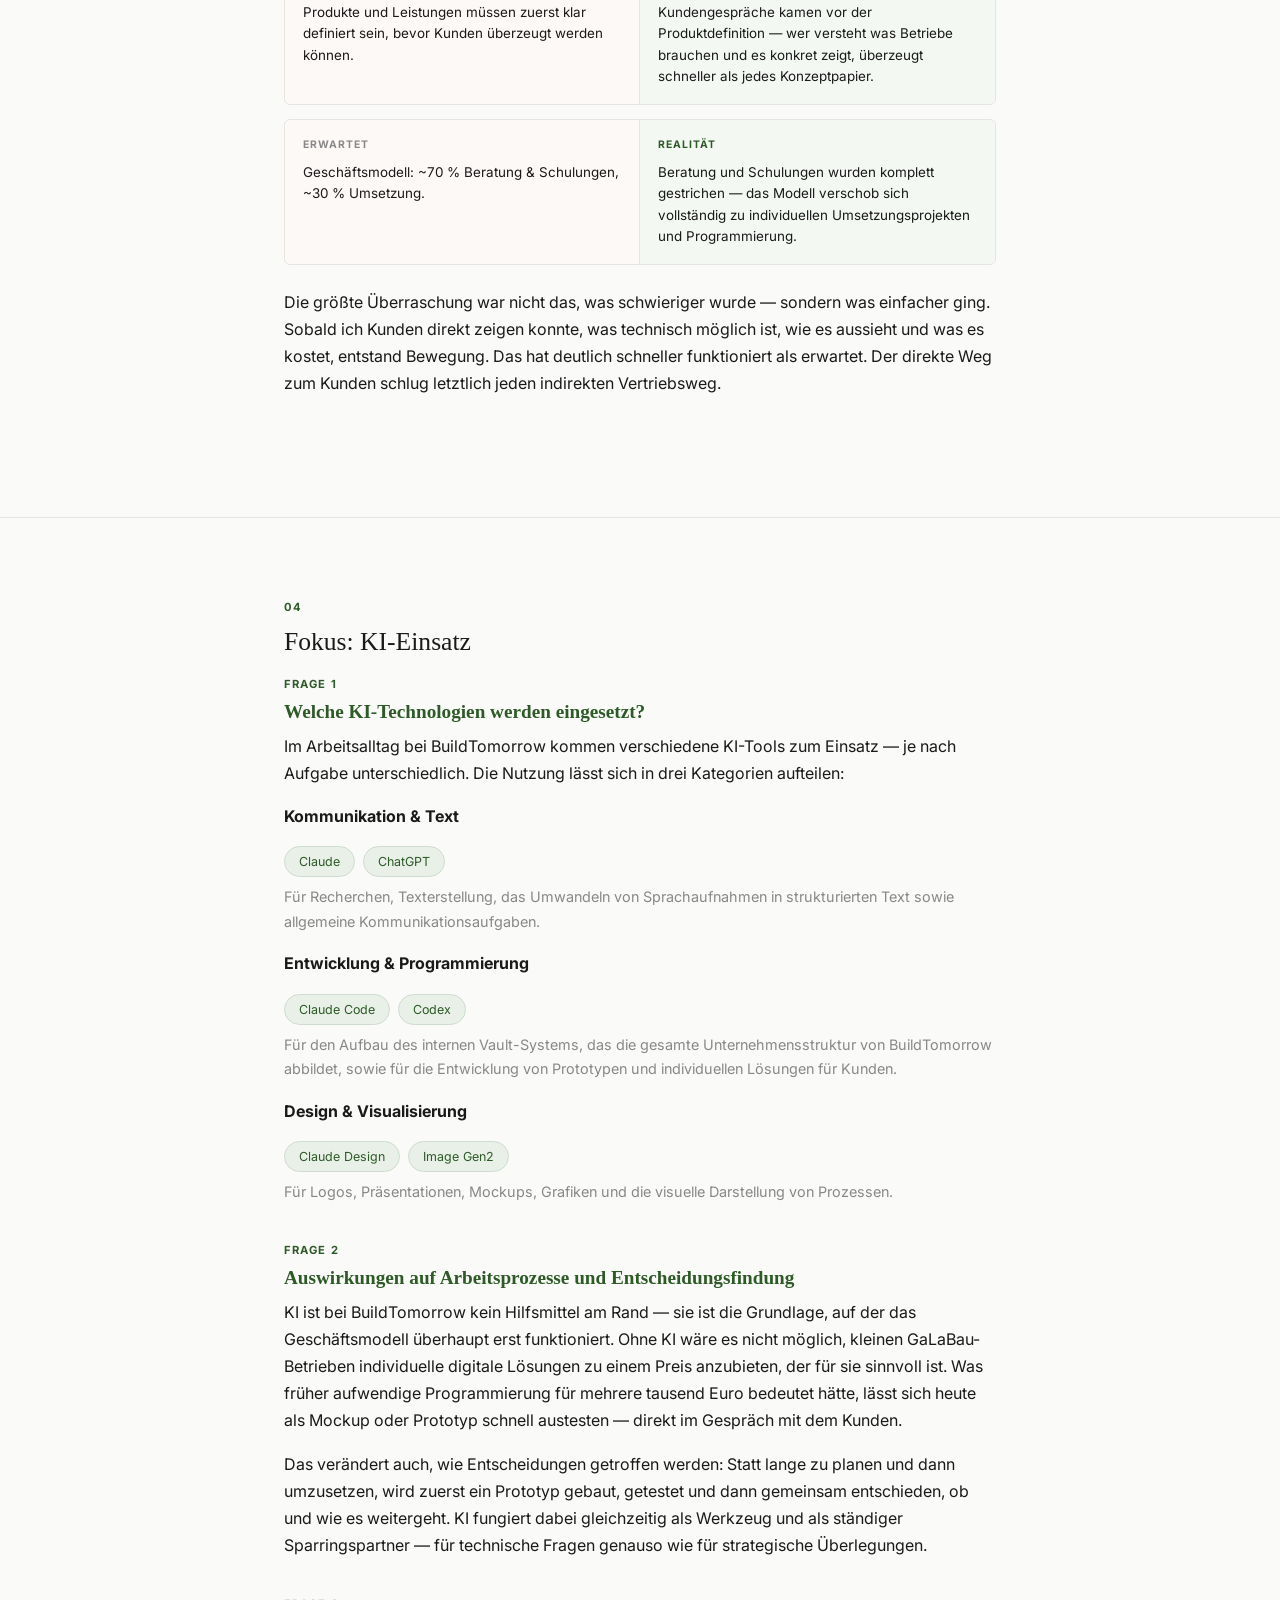
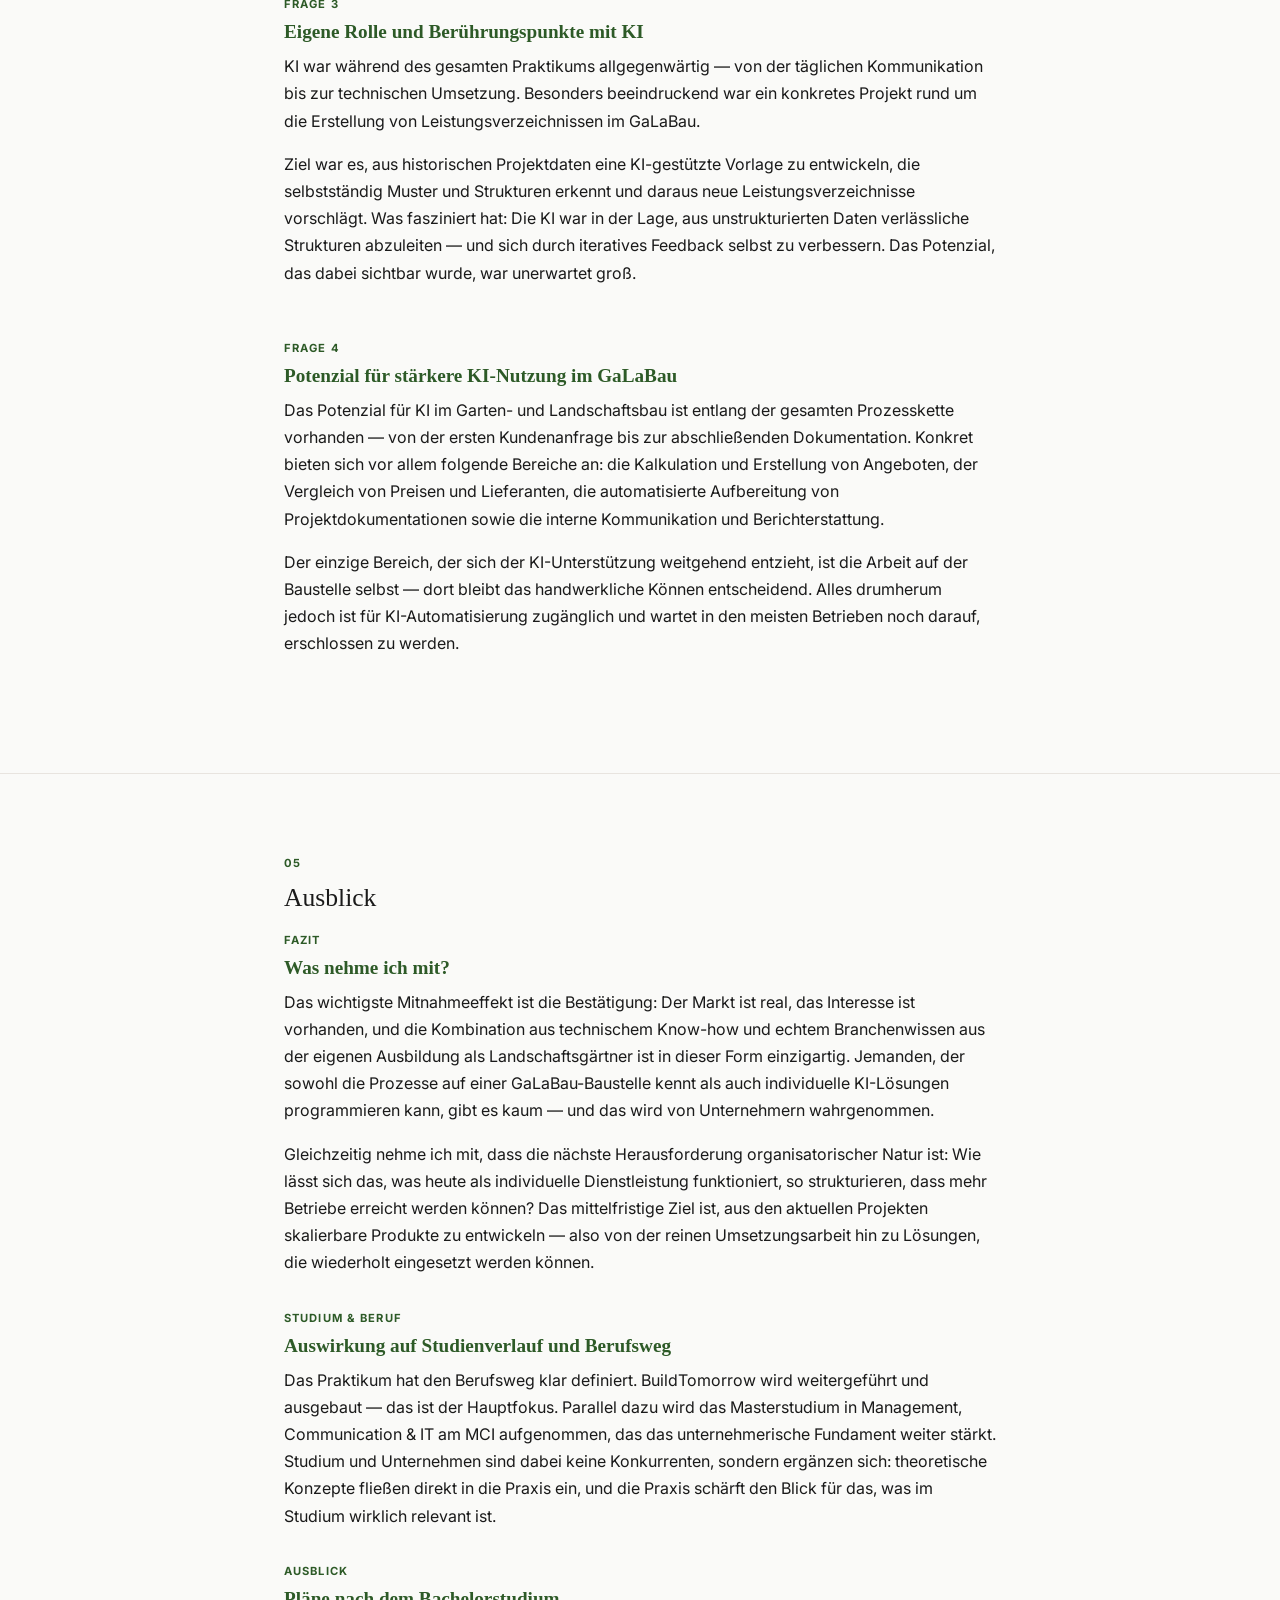
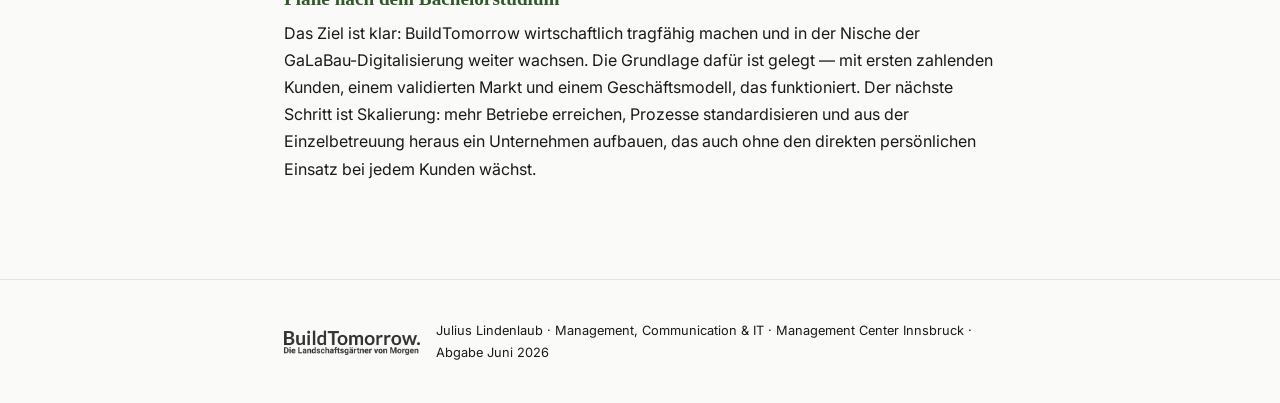
==== commit 77fb8b04: "content: "Ich helfe" statt "Wir helfen" + Kompetenzen in 2 Kacheln - Abschnitt 01: Ich-Perspektive -" ====
--- a/main.html
+++ b/main.html
@@ -4,7 +4,7 @@
   <meta charset="UTF-8">
   <meta name="viewport" content="width=device-width, initial-scale=1.0">
   <title>Praktikumsbericht – Julius Lindenlaub</title>
-  <link rel="stylesheet" href="style.css?v=9">
+  <link rel="stylesheet" href="style.css?v=10">
   <script>if ('scrollRestoration' in history) { history.scrollRestoration = 'manual'; } window.scrollTo(0, 0);</script>
 </head>
 <body>
@@ -46,7 +46,7 @@
         <h3>Was ist BuildTomorrow?</h3>
         <p class="lead-in">
           Digitalisierungsagentur für GaLaBau-Betriebe (Garten- und Landschaftsbau).
-          Wir helfen kleinen und mittelständischen Betrieben dabei,
+          Ich helfe kleinen und mittelständischen Betrieben dabei,
         </p>
         <ul class="feature-list">
           <li>wiederkehrende <strong>Prozesse zu automatisieren</strong>,</li>
@@ -104,7 +104,7 @@
         <div class="timeline-phase fade-in">
           <div class="timeline-dot">1</div>
           <p class="label phase-label">Wochen 1–4</p>
-          <h3 class="phase-title">Onboarding &amp; erste Projekte</h3>
+          <h3 class="phase-title">Aufbau und Orientierung</h3>
           <p>
             Die ersten vier Wochen waren von intensiver Aufbau- und Konzeptarbeit
             geprägt. Im Zentrum stand der enge Austausch mit dem Partnerunternehmen
@@ -132,7 +132,7 @@
         <div class="timeline-phase fade-in">
           <div class="timeline-dot">2</div>
           <p class="label phase-label">Wochen 5–8</p>
-          <h3 class="phase-title">Erste Kundenprojekte</h3>
+          <h3 class="phase-title">Gründung und erste Angebote</h3>
           <p>
             In der zweiten Phase wurde aus dem Konzept ein handfestes Unternehmen.
             Ich stellte die Website fertig und schaltete sie live, um Kunden direkt
@@ -159,7 +159,7 @@
         <div class="timeline-phase fade-in">
           <div class="timeline-dot">3</div>
           <p class="label phase-label">Wochen 9–12</p>
-          <h3 class="phase-title">Skalierung &amp; Abschluss</h3>
+          <h3 class="phase-title">Erste Aufträge und Abschluss</h3>
           <p>
             In den letzten vier Wochen wurde alles konkreter, praktischer und näher
             am Kunden. Ich nahm am INNC-Startup-Programm teil, das den Fokus auf
@@ -279,82 +279,98 @@
       <div class="reflex-block fade-in">
         <h3>Kompetenzen</h3>
 
-        <div class="kompetenz-cols fade-in">
-          <div class="kompetenz-col accent">
-            <div class="kompetenz-col-title">Fachlich</div>
-            <p class="kompetenz-col-desc">Aus Studium und selbstständiger Praxis.</p>
-            <div class="kompetenz-list">
-              <div class="kompetenz-item">
-                <div class="k-name">Prozessmanagement &amp; BPMN</div>
-                <div class="k-source">Studium MCI</div>
+        <div class="kompetenz-tiles">
+
+          <div class="kompetenz-tile accent fade-in">
+            <div class="kompetenz-tile-title">Mitgebracht</div>
+            <p class="kompetenz-tile-sub">Aus Studium, Ausbildung und Familienbetrieb — schon vor dem Praktikum.</p>
+
+            <div class="kompetenz-group">
+              <div class="kompetenz-grouplabel">Fachlich</div>
+              <div class="kompetenz-list two-col">
+                <div class="kompetenz-item">
+                  <div class="k-name">Prozessmanagement &amp; BPMN</div>
+                  <div class="k-source">Studium MCI</div>
+                </div>
+                <div class="kompetenz-item">
+                  <div class="k-name">JavaScript &amp; Datenbanken</div>
+                  <div class="k-source">Studium MCI</div>
+                </div>
               </div>
-              <div class="kompetenz-item">
-                <div class="k-name">JavaScript &amp; Datenbanken</div>
-                <div class="k-source">Studium MCI</div>
+            </div>
+
+            <div class="kompetenz-group">
+              <div class="kompetenz-grouplabel">Sozial &amp; persönlich</div>
+              <div class="kompetenz-list two-col">
+                <div class="kompetenz-item">
+                  <div class="k-name">GaLaBau-Branchenwissen</div>
+                  <div class="k-source">Ausbildung als Landschaftsgärtner</div>
+                </div>
+                <div class="kompetenz-item">
+                  <div class="k-name">Netzwerk &amp; Verbandszugang</div>
+                  <div class="k-source">Familienbetrieb Lindenlaub GmbH</div>
+                </div>
               </div>
-              <div class="kompetenz-item">
-                <div class="k-name">KI-Automatisierung (n8n, Make)</div>
-                <div class="k-source">Selbststudium &amp; Praktikum</div>
+            </div>
+          </div>
+
+          <div class="kompetenz-tile fade-in">
+            <div class="kompetenz-tile-title">Während Praktikum &amp; Gründung gelernt</div>
+            <p class="kompetenz-tile-sub">Selbststudium, Gründungsphase und InnCubator-Programm.</p>
+
+            <div class="kompetenz-group">
+              <div class="kompetenz-grouplabel">Fachlich</div>
+              <div class="kompetenz-list two-col">
+                <div class="kompetenz-item">
+                  <div class="k-name">KI-Automatisierung (n8n, Make)</div>
+                  <div class="k-source">Selbststudium &amp; Praktikum</div>
+                </div>
+                <div class="kompetenz-item">
+                  <div class="k-name">KI-Programmierung &amp; Agenten</div>
+                  <div class="k-source">Selbststudium während Praktikum</div>
+                </div>
+                <div class="kompetenz-item">
+                  <div class="k-name">Prompt Engineering</div>
+                  <div class="k-source">Selbststudium &amp; Praktikum</div>
+                </div>
+                <div class="kompetenz-item">
+                  <div class="k-name">Workflow-Design</div>
+                  <div class="k-source">Praktikum bei BuildTomorrow</div>
+                </div>
+                <div class="kompetenz-item">
+                  <div class="k-name">Angebotserstellung &amp; Pricing</div>
+                  <div class="k-source">InnCubator Innsbruck</div>
+                </div>
+                <div class="kompetenz-item">
+                  <div class="k-name">Business-Modell-Entwicklung</div>
+                  <div class="k-source">InnCubator Innsbruck</div>
+                </div>
+                <div class="kompetenz-item">
+                  <div class="k-name">Unternehmensgründung</div>
+                  <div class="k-source">InnCubator Innsbruck</div>
+                </div>
               </div>
-              <div class="kompetenz-item">
-                <div class="k-name">Prompt Engineering</div>
-                <div class="k-source">Selbststudium &amp; Praktikum</div>
+            </div>
+
+            <div class="kompetenz-group">
+              <div class="kompetenz-grouplabel">Sozial &amp; persönlich</div>
+              <div class="kompetenz-list two-col">
+                <div class="kompetenz-item">
+                  <div class="k-name">Kundenkommunikation</div>
+                  <div class="k-source">Praktikum bei BuildTomorrow</div>
+                </div>
+                <div class="kompetenz-item">
+                  <div class="k-name">Workshop-Moderation</div>
+                  <div class="k-source">KI-Workshop ERFA-Gruppe GaLaBau</div>
+                </div>
+                <div class="kompetenz-item">
+                  <div class="k-name">Eigeninitiative &amp; Selbstorganisation</div>
+                  <div class="k-source">Unternehmensgründung BuildTomorrow</div>
+                </div>
               </div>
-              <div class="kompetenz-item">
-                <div class="k-name">Workflow-Design</div>
-                <div class="k-source">Praktikum bei BuildTomorrow</div>
-              </div>
-            </div>
-          </div>
-
-          <div class="kompetenz-col">
-            <div class="kompetenz-col-title">Sozial &amp; persönlich</div>
-            <p class="kompetenz-col-desc">Branchenwissen, Netzwerk und Eigeninitiative.</p>
-            <div class="kompetenz-list">
-              <div class="kompetenz-item">
-                <div class="k-name">GaLaBau-Branchenwissen</div>
-                <div class="k-source">Ausbildung als Landschaftsgärtner</div>
-              </div>
-              <div class="kompetenz-item">
-                <div class="k-name">Netzwerk &amp; Verbandszugang</div>
-                <div class="k-source">Familienbetrieb Lindenlaub GmbH</div>
-              </div>
-              <div class="kompetenz-item">
-                <div class="k-name">Kundenkommunikation</div>
-                <div class="k-source">Praktikum bei BuildTomorrow</div>
-              </div>
-              <div class="kompetenz-item">
-                <div class="k-name">Workshop-Moderation</div>
-                <div class="k-source">KI-Workshop ERFA-Gruppe GaLaBau</div>
-              </div>
-              <div class="kompetenz-item">
-                <div class="k-name">Eigeninitiative &amp; Selbstorganisation</div>
-                <div class="k-source">Unternehmensgründung BuildTomorrow</div>
-              </div>
-            </div>
-          </div>
-        </div>
-
-        <div class="kompetenz-lernt fade-in">
-          <div class="kompetenz-lernt-title">In der Gründungsphase gelernt</div>
-          <div class="kompetenz-list">
-            <div class="kompetenz-item">
-              <div class="k-name">KI-Programmierung &amp; Agenten</div>
-              <div class="k-source">Selbststudium während Praktikum</div>
-            </div>
-            <div class="kompetenz-item">
-              <div class="k-name">Angebotserstellung &amp; Pricing</div>
-              <div class="k-source">InnCubator Innsbruck</div>
-            </div>
-            <div class="kompetenz-item">
-              <div class="k-name">Unternehmensgründung</div>
-              <div class="k-source">InnCubator Innsbruck</div>
-            </div>
-            <div class="kompetenz-item">
-              <div class="k-name">Business-Modell-Entwicklung</div>
-              <div class="k-source">InnCubator Innsbruck</div>
-            </div>
-          </div>
+            </div>
+          </div>
+
         </div>
       </div>
 
--- a/style.css
+++ b/style.css
@@ -320,6 +320,47 @@
   gap: 6px;
 }
 
+/* ── Kompetenzen: 2 Kacheln (vorher / während) ───── */
+.kompetenz-tiles {
+  display: flex;
+  flex-direction: column;
+  gap: 16px;
+  margin-bottom: 16px;
+}
+.kompetenz-tile {
+  background: #f5f3f0;
+  border-radius: 6px;
+  padding: 20px;
+}
+.kompetenz-tile.accent { background: #e8f0e7; }
+.kompetenz-tile-title {
+  font-family: Georgia, serif;
+  font-size: 1.05rem;
+  font-weight: 700;
+  color: var(--accent);
+  margin-bottom: 2px;
+}
+.kompetenz-tile-sub {
+  font-size: 0.78rem;
+  color: var(--text-muted);
+  margin-bottom: 16px;
+}
+.kompetenz-group + .kompetenz-group { margin-top: 16px; }
+.kompetenz-grouplabel {
+  font-family: 'Inter', sans-serif;
+  font-size: 0.62rem;
+  font-weight: 700;
+  letter-spacing: 0.12em;
+  text-transform: uppercase;
+  color: var(--text-muted);
+  margin-bottom: 8px;
+}
+.kompetenz-list.two-col {
+  display: grid;
+  grid-template-columns: 1fr 1fr;
+  gap: 6px;
+}
+
 /* ── KI Questions ────────────────────────────────── */
 .ki-question { margin-bottom: 36px; }
 .ki-question .q-label {
